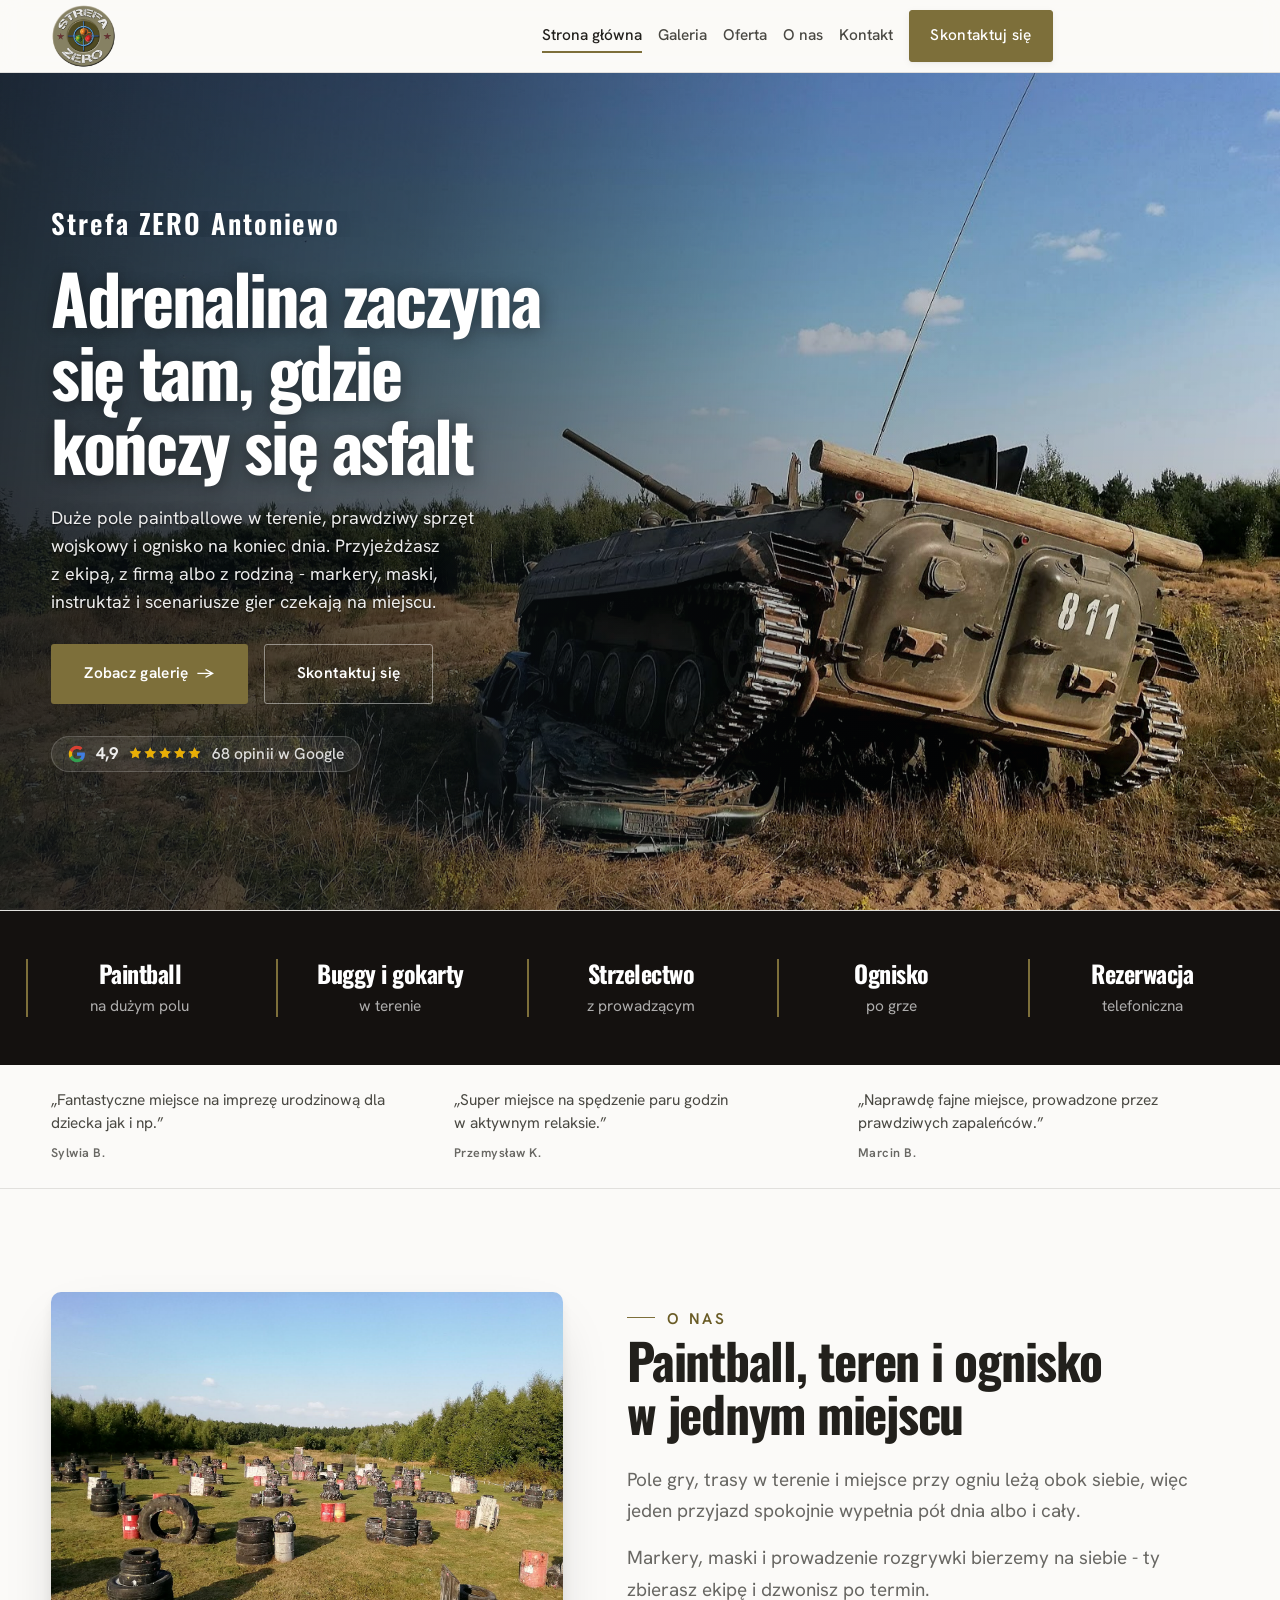
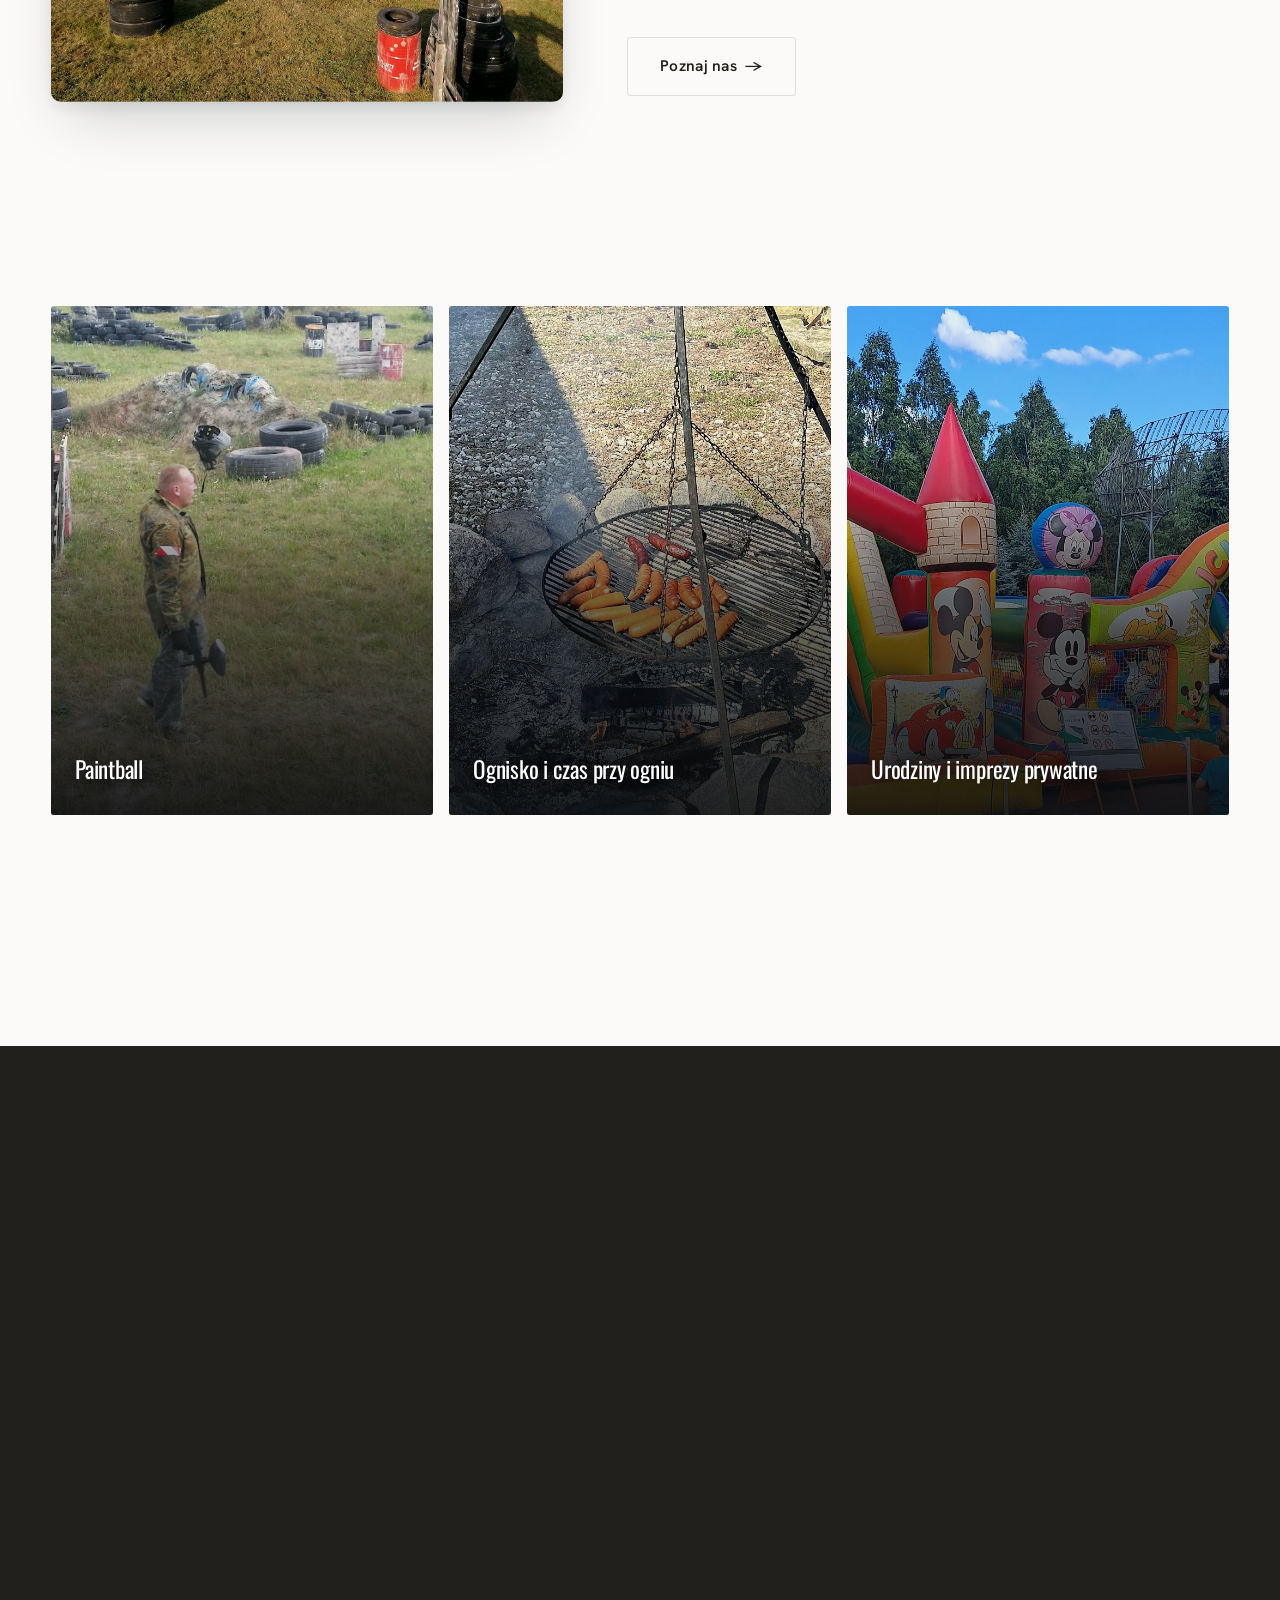
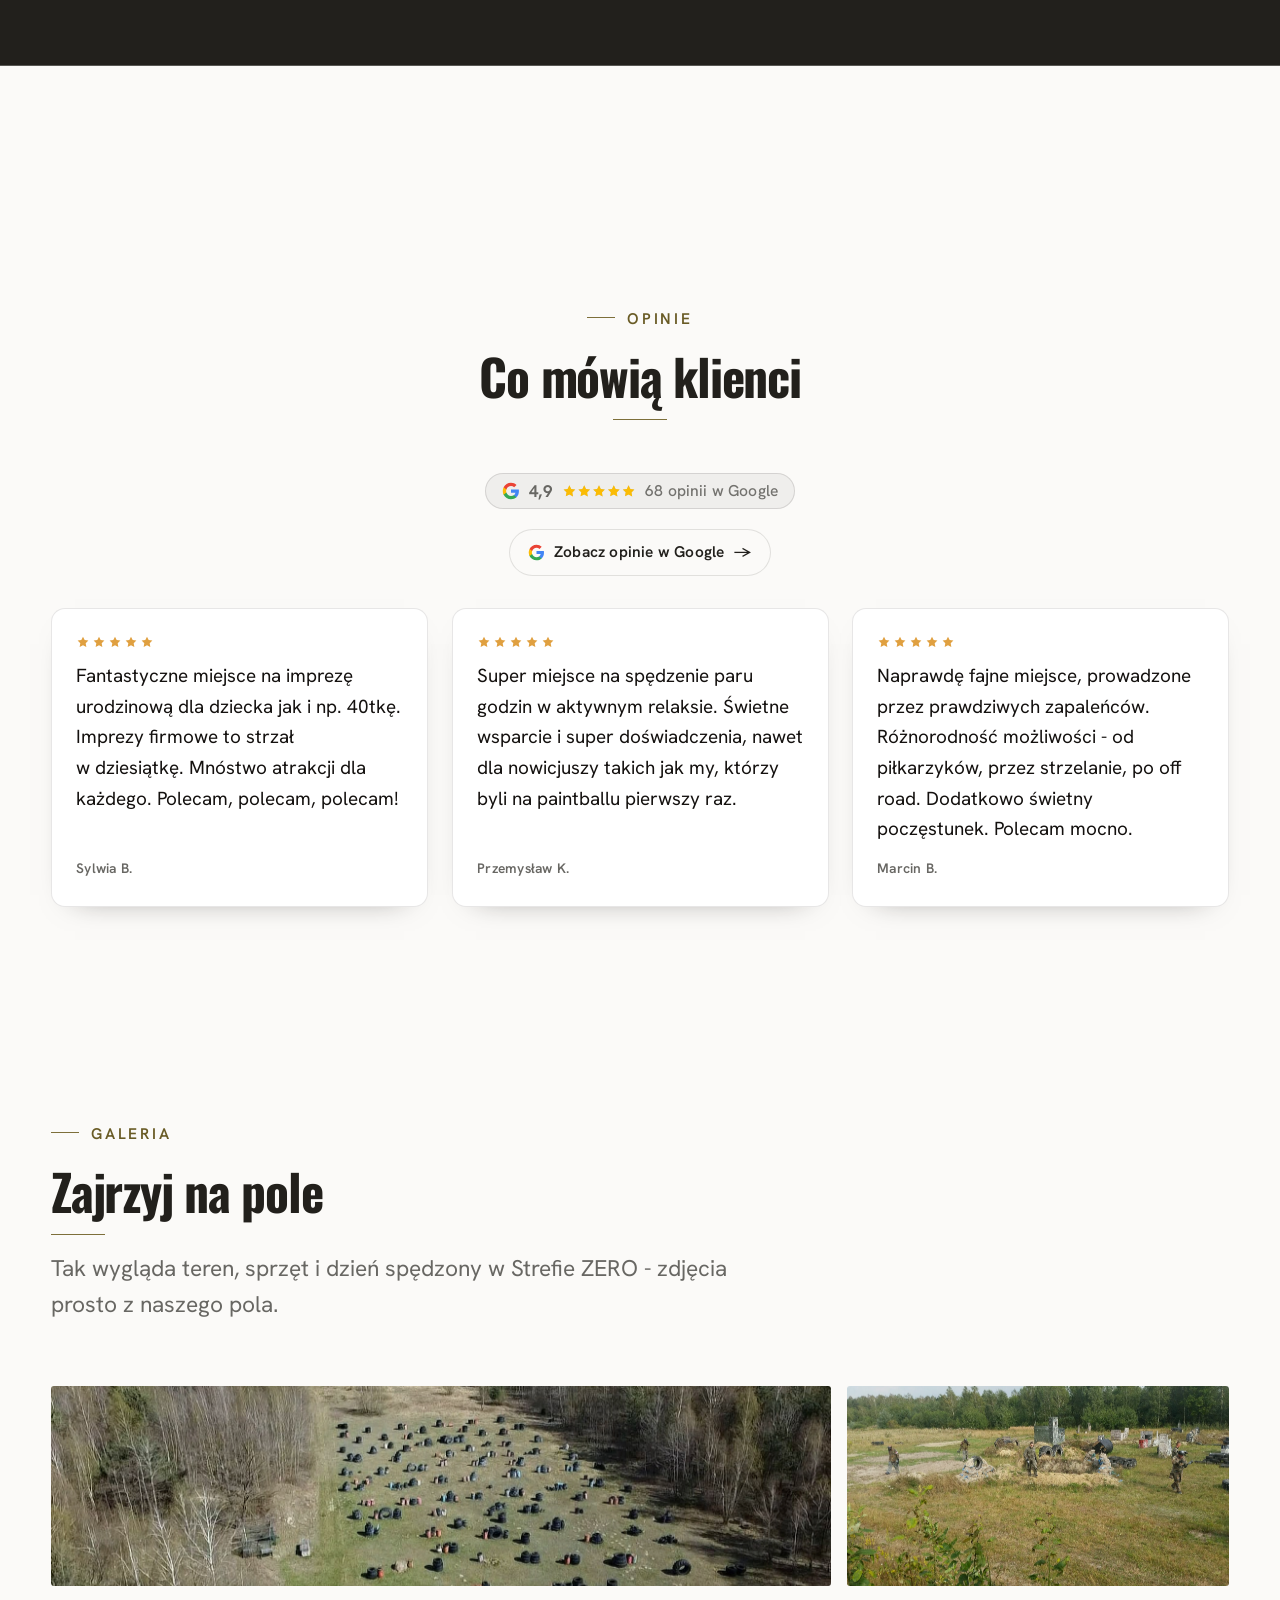
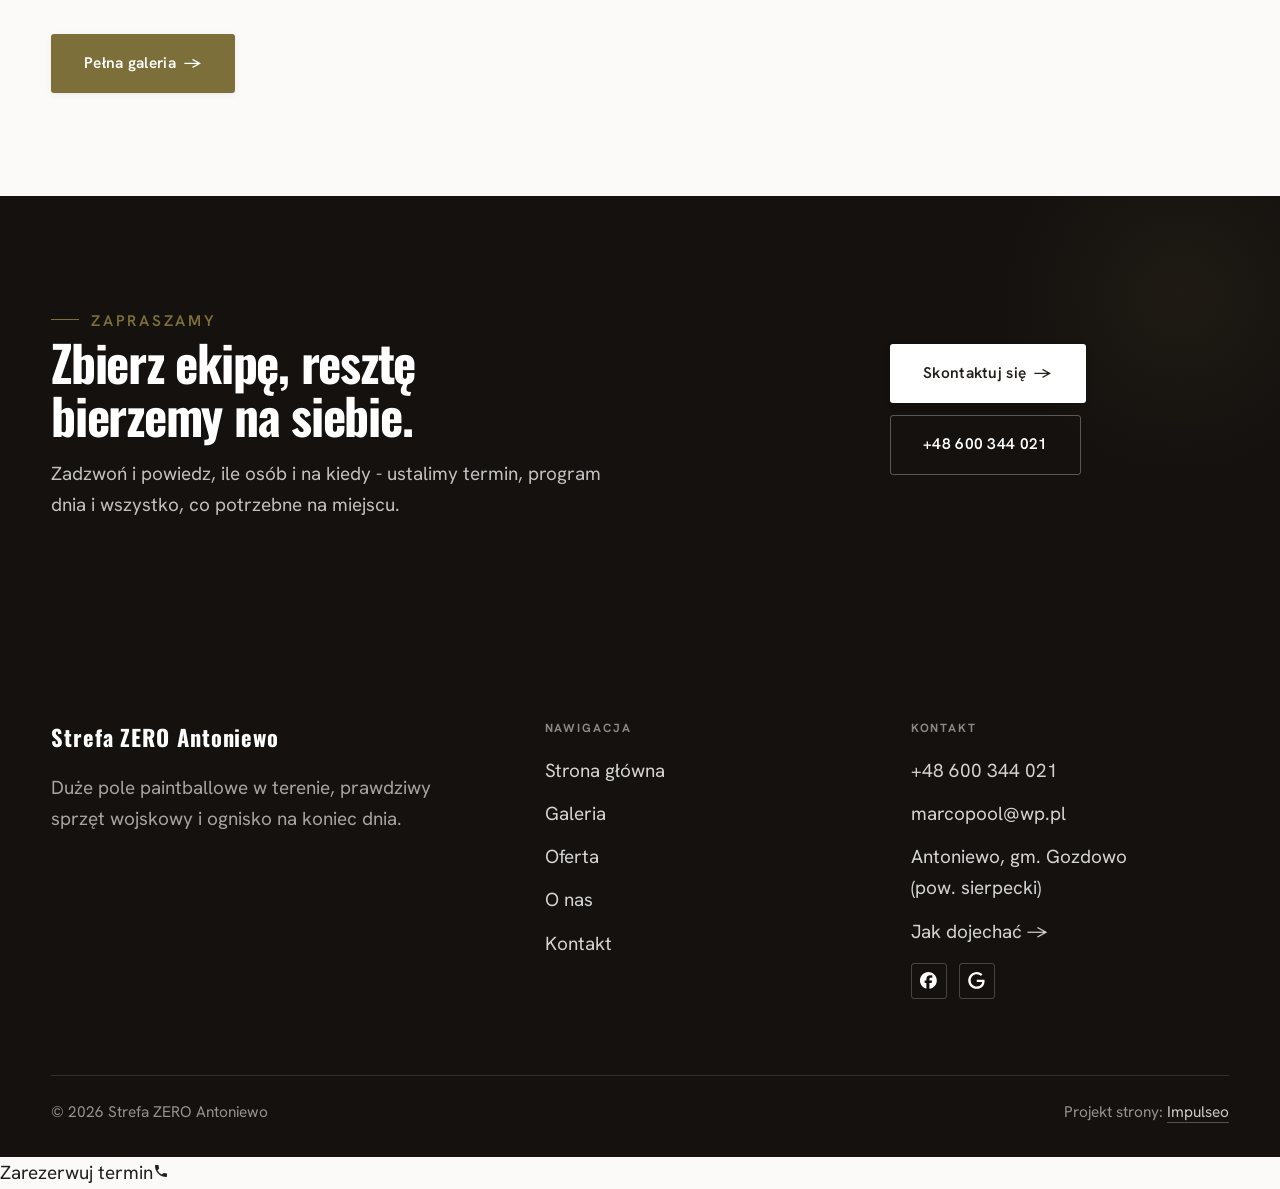
==== index.html @ d5c8b85e "Strona demo: strefa-zero-antoniewo" ====
<!DOCTYPE html>
<html lang="pl">
<head>
<meta charset="UTF-8">
<meta name="viewport" content="width=device-width, initial-scale=1.0">
<title>Strefa ZERO Antoniewo - paintball, off-road i ognisko · Antoniewo</title>
<meta name="description" content="Strefa ZERO Antoniewo - pole paintballowe, jazda w terenie i ognisko w Antoniewie pod Gozdowem. Imprezy firmowe, urodziny, wieczory kawalerskie i wypady ze znajomymi. Zadzwoń i zarezerwuj termin.">
<link rel="canonical" href="https://kris20032.github.io/strefa-zero-antoniewo/">
<meta name="robots" content="noindex, nofollow">
<meta property="og:type" content="website">
<meta property="og:locale" content="pl_PL">
<meta property="og:site_name" content="Strefa ZERO Antoniewo">
<meta property="og:title" content="Strefa ZERO Antoniewo - paintball, off-road i ognisko · Antoniewo">
<meta property="og:description" content="Strefa ZERO Antoniewo - pole paintballowe, jazda w terenie i ognisko w Antoniewie pod Gozdowem. Imprezy firmowe, urodziny, wieczory kawalerskie i wypady ze znajomymi. Zadzwoń i zarezerwuj termin.">
<meta property="og:url" content="https://kris20032.github.io/strefa-zero-antoniewo/">
<meta property="og:image" content="https://kris20032.github.io/strefa-zero-antoniewo/img/og.jpg">
<meta property="og:image:width" content="1200">
<meta property="og:image:height" content="630">
<meta name="twitter:card" content="summary_large_image">
<script type="application/ld+json">{"@context": "https://schema.org", "@type": "LocalBusiness", "name": "Strefa ZERO Antoniewo", "url": "https://kris20032.github.io/strefa-zero-antoniewo/", "telephone": "+48600344021", "image": "https://kris20032.github.io/strefa-zero-antoniewo/img/og.jpg", "address": "Antoniewo, gm. Gozdowo (pow. sierpecki)", "sameAs": ["https://maps.google.com/?cid=16425660126870069847&g_mp=Cidnb29nbGUubWFwcy5wbGFjZXMudjEuUGxhY2VzLlNlYXJjaFRleHQQAhgEIAA", "https://www.facebook.com/strefazeroantoniewo/?locale=pl_PL"]}</script>
<link rel="preconnect" href="https://fonts.googleapis.com">
<link rel="preconnect" href="https://fonts.gstatic.com" crossorigin>
<link href="https://fonts.googleapis.com/css2?family=Oswald:wght@500;600;700&family=Hanken+Grotesk:wght@400;500;600&display=swap" rel="stylesheet">
<link rel="stylesheet" href="assets/styles.css?v=230c31f0">
</head>
<body>

<header class="nav">
  <div class="wrap nav-inner">
    <a class="brand brand-has-logo" href="index.html"><img class="brand-logo" src="img/logo.png" alt="Strefa ZERO Antoniewo" width="690" height="681" decoding="async"></a>
    <nav class="nav-links">
      <a href="index.html" class="active" aria-current="page">Strona główna</a>
      <a href="realizacje.html">Galeria</a>
      <a href="oferta.html">Oferta</a>
      <a href="o-nas.html">O nas</a>
      <a href="kontakt.html">Kontakt</a>
      <a href="kontakt.html" class="btn btn-accent">Skontaktuj się</a>
    </nav>
    <button class="nav-toggle" aria-label="Menu"><span></span><span></span><span></span></button>
  </div>
</header>

<main>
<section class="hero-cine">
  <img src="img/hero.jpg" fetchpriority="high" alt="Strefa ZERO Antoniewo - Adrenalina zaczyna się tam, gdzie kończy się asfalt" width="1600" height="1200">
  <div class="wrap">
    <div class="hero-copy">
      <div class="brandmark bm-s"><span class="bm-line"><span>Strefa ZERO Antoniewo</span></span></div>
      <h1>Adrenalina zaczyna się tam, gdzie kończy się asfalt</h1>
      <p class="lead">Duże pole paintballowe w terenie, prawdziwy sprzęt wojskowy i ognisko na koniec dnia. Przyjeżdżasz z ekipą, z firmą albo z rodziną - markery, maski, instruktaż i scenariusze gier czekają na miejscu.</p>
      <div class="hero-actions">
        <a href="realizacje.html" class="btn btn-accent">Zobacz galerię <span class="arr">→</span></a>
        <a href="kontakt.html" class="btn btn-ghost btn-on-dark">Skontaktuj się</a>
      </div>
      <div style="margin-top:var(--space-6);color:#fff;font-weight:600;letter-spacing:.02em;opacity:.92"><span class="g-badge"><svg class="gb-ico" viewBox="0 0 24 24" width="18" height="18" aria-hidden="true"><path fill="#4285F4" d="M22.56 12.25c0-.78-.07-1.53-.2-2.25H12v4.26h5.92c-.26 1.37-1.04 2.53-2.21 3.31v2.77h3.57c2.08-1.92 3.28-4.74 3.28-8.09z"/><path fill="#34A853" d="M12 23c2.97 0 5.46-.98 7.28-2.66l-3.57-2.77c-.98.66-2.23 1.06-3.71 1.06-2.86 0-5.29-1.93-6.16-4.53H2.18v2.84C3.99 20.53 7.7 23 12 23z"/><path fill="#FBBC05" d="M5.84 14.09c-.22-.66-.35-1.36-.35-2.09s.13-1.43.35-2.09V7.07H2.18C1.43 8.55 1 10.22 1 12s.43 3.45 1.18 4.93l2.85-2.22.81-.62z"/><path fill="#EA4335" d="M12 5.38c1.62 0 3.06.56 4.21 1.64l3.15-3.15C17.45 2.09 14.97 1 12 1 7.7 1 3.99 3.47 2.18 7.07l3.66 2.84c.87-2.6 3.3-4.53 6.16-4.53z"/></svg><b class="gb-ocena">4,9</b><svg class="gb-stars" viewBox="0 0 90 18" width="74" height="14.8" aria-hidden="true"><g fill="currentColor" opacity=".26"><path transform="translate(0,0)" d="M9 1.6l2.2 4.46 4.92.72-3.56 3.47.84 4.9L9 12.74l-4.4 2.31.84-4.9L1.88 6.68l4.92-.72L9 1.6Z"/><path transform="translate(18,0)" d="M9 1.6l2.2 4.46 4.92.72-3.56 3.47.84 4.9L9 12.74l-4.4 2.31.84-4.9L1.88 6.68l4.92-.72L9 1.6Z"/><path transform="translate(36,0)" d="M9 1.6l2.2 4.46 4.92.72-3.56 3.47.84 4.9L9 12.74l-4.4 2.31.84-4.9L1.88 6.68l4.92-.72L9 1.6Z"/><path transform="translate(54,0)" d="M9 1.6l2.2 4.46 4.92.72-3.56 3.47.84 4.9L9 12.74l-4.4 2.31.84-4.9L1.88 6.68l4.92-.72L9 1.6Z"/><path transform="translate(72,0)" d="M9 1.6l2.2 4.46 4.92.72-3.56 3.47.84 4.9L9 12.74l-4.4 2.31.84-4.9L1.88 6.68l4.92-.72L9 1.6Z"/></g><clipPath id="gs980"><rect x="0" y="0" width="88.2" height="18"/></clipPath><g fill="#FBBC04" clip-path="url(#gs980)"><path transform="translate(0,0)" d="M9 1.6l2.2 4.46 4.92.72-3.56 3.47.84 4.9L9 12.74l-4.4 2.31.84-4.9L1.88 6.68l4.92-.72L9 1.6Z"/><path transform="translate(18,0)" d="M9 1.6l2.2 4.46 4.92.72-3.56 3.47.84 4.9L9 12.74l-4.4 2.31.84-4.9L1.88 6.68l4.92-.72L9 1.6Z"/><path transform="translate(36,0)" d="M9 1.6l2.2 4.46 4.92.72-3.56 3.47.84 4.9L9 12.74l-4.4 2.31.84-4.9L1.88 6.68l4.92-.72L9 1.6Z"/><path transform="translate(54,0)" d="M9 1.6l2.2 4.46 4.92.72-3.56 3.47.84 4.9L9 12.74l-4.4 2.31.84-4.9L1.88 6.68l4.92-.72L9 1.6Z"/><path transform="translate(72,0)" d="M9 1.6l2.2 4.46 4.92.72-3.56 3.47.84 4.9L9 12.74l-4.4 2.31.84-4.9L1.88 6.68l4.92-.72L9 1.6Z"/></g></svg><span class="gb-txt">68 opinii w Google</span></span></div>
    </div>
  </div>
</section>
<section class="strip n-5" style="padding-block:0">
  <div class="wrap">
    <div class="item reveal"><div class="k">Paintball</div><div class="v">na dużym polu</div></div>
    <div class="item reveal"><div class="k">Buggy i gokarty</div><div class="v">w terenie</div></div>
    <div class="item reveal"><div class="k">Strzelectwo</div><div class="v">z prowadzącym</div></div>
    <div class="item reveal"><div class="k">Ognisko</div><div class="v">po grze</div></div>
    <div class="item reveal"><div class="k">Rezerwacja</div><div class="v">telefoniczna</div></div>
  </div>
</section>
<section class="opinie-mini" aria-label="Opinie klientów">
  <div class="wrap">
    <div class="om-row">
      <div class="om-item reveal"><blockquote>„Fantastyczne miejsce na imprezę urodzinową dla dziecka jak i np.”</blockquote><span class="om-autor">Sylwia B.</span></div>
      <div class="om-item reveal"><blockquote>„Super miejsce na spędzenie paru godzin w aktywnym relaksie.”</blockquote><span class="om-autor">Przemysław K.</span></div>
      <div class="om-item reveal"><blockquote>„Naprawdę fajne miejsce, prowadzone przez prawdziwych zapaleńców.”</blockquote><span class="om-autor">Marcin B.</span></div>
    </div>
  </div>
</section>
<section>
  <div class="wrap split">
    <div class="split-art reveal"><img src="img/g1.jpg" alt="Strefa ZERO Antoniewo - teren gry" loading="lazy" width="1600" height="1200" decoding="async"></div>
    <div class="split-copy reveal">
      <span class="eyebrow">O nas</span>
      <h2>Paintball, teren i ognisko w jednym miejscu</h2>
      <p class="muted">Pole gry, trasy w terenie i miejsce przy ogniu leżą obok siebie, więc jeden przyjazd spokojnie wypełnia pół dnia albo i cały.</p>
      <p class="muted">Markery, maski i prowadzenie rozgrywki bierzemy na siebie - ty zbierasz ekipę i dzwonisz po termin.</p>
      <a href="o-nas.html" class="btn btn-ghost">Poznaj nas <span class="arr">→</span></a>
    </div>
  </div>
</section>
<section class="gateways-band">
  <div class="wrap">
    <div class="gateways">
      <a href="oferta.html" class="gateway reveal"><img src="img/g2.jpg" alt="Paintball" loading="lazy" width="1564" height="864" decoding="async"><span class="g-ttl">Paintball</span></a>
      <a href="oferta.html" class="gateway reveal"><img src="img/g3.jpg" alt="Ognisko i czas przy ogniu" loading="lazy" width="1600" height="1066" decoding="async"><span class="g-ttl">Ognisko i czas przy ogniu</span></a>
      <a href="oferta.html" class="gateway reveal"><img src="img/g4.jpg" alt="Urodziny i imprezy prywatne" loading="lazy" width="1600" height="1066" decoding="async"><span class="g-ttl">Urodziny i imprezy prywatne</span></a>
    </div>
  </div>
</section>
<section class="stopklatka" aria-hidden="true">
  <div class="stk-bg" style="background-image:url(img/g5.jpg)"></div>
</section>
<section class="opinie">
  <div class="wrap">
    <div class="head center reveal">
      <span class="eyebrow">Opinie</span>
      <h2>Co mówią klienci</h2>
    </div>
    <p class="op-meta reveal"><span class="g-badge"><svg class="gb-ico" viewBox="0 0 24 24" width="18" height="18" aria-hidden="true"><path fill="#4285F4" d="M22.56 12.25c0-.78-.07-1.53-.2-2.25H12v4.26h5.92c-.26 1.37-1.04 2.53-2.21 3.31v2.77h3.57c2.08-1.92 3.28-4.74 3.28-8.09z"/><path fill="#34A853" d="M12 23c2.97 0 5.46-.98 7.28-2.66l-3.57-2.77c-.98.66-2.23 1.06-3.71 1.06-2.86 0-5.29-1.93-6.16-4.53H2.18v2.84C3.99 20.53 7.7 23 12 23z"/><path fill="#FBBC05" d="M5.84 14.09c-.22-.66-.35-1.36-.35-2.09s.13-1.43.35-2.09V7.07H2.18C1.43 8.55 1 10.22 1 12s.43 3.45 1.18 4.93l2.85-2.22.81-.62z"/><path fill="#EA4335" d="M12 5.38c1.62 0 3.06.56 4.21 1.64l3.15-3.15C17.45 2.09 14.97 1 12 1 7.7 1 3.99 3.47 2.18 7.07l3.66 2.84c.87-2.6 3.3-4.53 6.16-4.53z"/></svg><b class="gb-ocena">4,9</b><svg class="gb-stars" viewBox="0 0 90 18" width="74" height="14.8" aria-hidden="true"><g fill="currentColor" opacity=".26"><path transform="translate(0,0)" d="M9 1.6l2.2 4.46 4.92.72-3.56 3.47.84 4.9L9 12.74l-4.4 2.31.84-4.9L1.88 6.68l4.92-.72L9 1.6Z"/><path transform="translate(18,0)" d="M9 1.6l2.2 4.46 4.92.72-3.56 3.47.84 4.9L9 12.74l-4.4 2.31.84-4.9L1.88 6.68l4.92-.72L9 1.6Z"/><path transform="translate(36,0)" d="M9 1.6l2.2 4.46 4.92.72-3.56 3.47.84 4.9L9 12.74l-4.4 2.31.84-4.9L1.88 6.68l4.92-.72L9 1.6Z"/><path transform="translate(54,0)" d="M9 1.6l2.2 4.46 4.92.72-3.56 3.47.84 4.9L9 12.74l-4.4 2.31.84-4.9L1.88 6.68l4.92-.72L9 1.6Z"/><path transform="translate(72,0)" d="M9 1.6l2.2 4.46 4.92.72-3.56 3.47.84 4.9L9 12.74l-4.4 2.31.84-4.9L1.88 6.68l4.92-.72L9 1.6Z"/></g><clipPath id="gs980"><rect x="0" y="0" width="88.2" height="18"/></clipPath><g fill="#FBBC04" clip-path="url(#gs980)"><path transform="translate(0,0)" d="M9 1.6l2.2 4.46 4.92.72-3.56 3.47.84 4.9L9 12.74l-4.4 2.31.84-4.9L1.88 6.68l4.92-.72L9 1.6Z"/><path transform="translate(18,0)" d="M9 1.6l2.2 4.46 4.92.72-3.56 3.47.84 4.9L9 12.74l-4.4 2.31.84-4.9L1.88 6.68l4.92-.72L9 1.6Z"/><path transform="translate(36,0)" d="M9 1.6l2.2 4.46 4.92.72-3.56 3.47.84 4.9L9 12.74l-4.4 2.31.84-4.9L1.88 6.68l4.92-.72L9 1.6Z"/><path transform="translate(54,0)" d="M9 1.6l2.2 4.46 4.92.72-3.56 3.47.84 4.9L9 12.74l-4.4 2.31.84-4.9L1.88 6.68l4.92-.72L9 1.6Z"/><path transform="translate(72,0)" d="M9 1.6l2.2 4.46 4.92.72-3.56 3.47.84 4.9L9 12.74l-4.4 2.31.84-4.9L1.88 6.68l4.92-.72L9 1.6Z"/></g></svg><span class="gb-txt">68 opinii w Google</span></span></p>
    <p class="op-meta reveal"><a class="op-google" href="https://maps.google.com/?cid=16425660126870069847&amp;g_mp=Cidnb29nbGUubWFwcy5wbGFjZXMudjEuUGxhY2VzLlNlYXJjaFRleHQQAhgEIAA" target="_blank" rel="noopener"><svg class="op-g-ico" viewBox="0 0 24 24" width="17" height="17" aria-hidden="true"><path fill="#4285F4" d="M22.56 12.25c0-.78-.07-1.53-.2-2.25H12v4.26h5.92c-.26 1.37-1.04 2.53-2.21 3.31v2.77h3.57c2.08-1.92 3.28-4.74 3.28-8.09z"/><path fill="#34A853" d="M12 23c2.97 0 5.46-.98 7.28-2.66l-3.57-2.77c-.98.66-2.23 1.06-3.71 1.06-2.86 0-5.29-1.93-6.16-4.53H2.18v2.84C3.99 20.53 7.7 23 12 23z"/><path fill="#FBBC05" d="M5.84 14.09c-.22-.66-.35-1.36-.35-2.09s.13-1.43.35-2.09V7.07H2.18C1.43 8.55 1 10.22 1 12s.43 3.45 1.18 4.93l2.85-2.22.81-.62z"/><path fill="#EA4335" d="M12 5.38c1.62 0 3.06.56 4.21 1.64l3.15-3.15C17.45 2.09 14.97 1 12 1 7.7 1 3.99 3.47 2.18 7.07l3.66 2.84c.87-2.6 3.3-4.53 6.16-4.53z"/></svg><span>Zobacz opinie w Google</span><span class="arr">→</span></a></p>
    <div class="opinie-grid">
      <figure class="op-card reveal"><span class="op-star"><svg class="ico-star" width="14" height="14" viewBox="0 0 24 24" style="vertical-align:-2px" aria-hidden="true"><path d="M12 2.8l2.85 5.8 6.4.93-4.63 4.5 1.1 6.37L12 17.4l-5.72 3 1.1-6.37-4.63-4.5 6.4-.93L12 2.8Z" fill="currentColor"/></svg><svg class="ico-star" width="14" height="14" viewBox="0 0 24 24" style="vertical-align:-2px" aria-hidden="true"><path d="M12 2.8l2.85 5.8 6.4.93-4.63 4.5 1.1 6.37L12 17.4l-5.72 3 1.1-6.37-4.63-4.5 6.4-.93L12 2.8Z" fill="currentColor"/></svg><svg class="ico-star" width="14" height="14" viewBox="0 0 24 24" style="vertical-align:-2px" aria-hidden="true"><path d="M12 2.8l2.85 5.8 6.4.93-4.63 4.5 1.1 6.37L12 17.4l-5.72 3 1.1-6.37-4.63-4.5 6.4-.93L12 2.8Z" fill="currentColor"/></svg><svg class="ico-star" width="14" height="14" viewBox="0 0 24 24" style="vertical-align:-2px" aria-hidden="true"><path d="M12 2.8l2.85 5.8 6.4.93-4.63 4.5 1.1 6.37L12 17.4l-5.72 3 1.1-6.37-4.63-4.5 6.4-.93L12 2.8Z" fill="currentColor"/></svg><svg class="ico-star" width="14" height="14" viewBox="0 0 24 24" style="vertical-align:-2px" aria-hidden="true"><path d="M12 2.8l2.85 5.8 6.4.93-4.63 4.5 1.1 6.37L12 17.4l-5.72 3 1.1-6.37-4.63-4.5 6.4-.93L12 2.8Z" fill="currentColor"/></svg></span><blockquote>Fantastyczne miejsce na imprezę urodzinową dla dziecka jak i np. 40tkę. Imprezy firmowe to strzał w dziesiątkę. Mnóstwo atrakcji dla każdego. Polecam, polecam, polecam!</blockquote><span class="op-autor">Sylwia B.</span></figure>
      <figure class="op-card reveal"><span class="op-star"><svg class="ico-star" width="14" height="14" viewBox="0 0 24 24" style="vertical-align:-2px" aria-hidden="true"><path d="M12 2.8l2.85 5.8 6.4.93-4.63 4.5 1.1 6.37L12 17.4l-5.72 3 1.1-6.37-4.63-4.5 6.4-.93L12 2.8Z" fill="currentColor"/></svg><svg class="ico-star" width="14" height="14" viewBox="0 0 24 24" style="vertical-align:-2px" aria-hidden="true"><path d="M12 2.8l2.85 5.8 6.4.93-4.63 4.5 1.1 6.37L12 17.4l-5.72 3 1.1-6.37-4.63-4.5 6.4-.93L12 2.8Z" fill="currentColor"/></svg><svg class="ico-star" width="14" height="14" viewBox="0 0 24 24" style="vertical-align:-2px" aria-hidden="true"><path d="M12 2.8l2.85 5.8 6.4.93-4.63 4.5 1.1 6.37L12 17.4l-5.72 3 1.1-6.37-4.63-4.5 6.4-.93L12 2.8Z" fill="currentColor"/></svg><svg class="ico-star" width="14" height="14" viewBox="0 0 24 24" style="vertical-align:-2px" aria-hidden="true"><path d="M12 2.8l2.85 5.8 6.4.93-4.63 4.5 1.1 6.37L12 17.4l-5.72 3 1.1-6.37-4.63-4.5 6.4-.93L12 2.8Z" fill="currentColor"/></svg><svg class="ico-star" width="14" height="14" viewBox="0 0 24 24" style="vertical-align:-2px" aria-hidden="true"><path d="M12 2.8l2.85 5.8 6.4.93-4.63 4.5 1.1 6.37L12 17.4l-5.72 3 1.1-6.37-4.63-4.5 6.4-.93L12 2.8Z" fill="currentColor"/></svg></span><blockquote>Super miejsce na spędzenie paru godzin w aktywnym relaksie. Świetne wsparcie i super doświadczenia, nawet dla nowicjuszy takich jak my, którzy byli na paintballu pierwszy raz.</blockquote><span class="op-autor">Przemysław K.</span></figure>
      <figure class="op-card reveal"><span class="op-star"><svg class="ico-star" width="14" height="14" viewBox="0 0 24 24" style="vertical-align:-2px" aria-hidden="true"><path d="M12 2.8l2.85 5.8 6.4.93-4.63 4.5 1.1 6.37L12 17.4l-5.72 3 1.1-6.37-4.63-4.5 6.4-.93L12 2.8Z" fill="currentColor"/></svg><svg class="ico-star" width="14" height="14" viewBox="0 0 24 24" style="vertical-align:-2px" aria-hidden="true"><path d="M12 2.8l2.85 5.8 6.4.93-4.63 4.5 1.1 6.37L12 17.4l-5.72 3 1.1-6.37-4.63-4.5 6.4-.93L12 2.8Z" fill="currentColor"/></svg><svg class="ico-star" width="14" height="14" viewBox="0 0 24 24" style="vertical-align:-2px" aria-hidden="true"><path d="M12 2.8l2.85 5.8 6.4.93-4.63 4.5 1.1 6.37L12 17.4l-5.72 3 1.1-6.37-4.63-4.5 6.4-.93L12 2.8Z" fill="currentColor"/></svg><svg class="ico-star" width="14" height="14" viewBox="0 0 24 24" style="vertical-align:-2px" aria-hidden="true"><path d="M12 2.8l2.85 5.8 6.4.93-4.63 4.5 1.1 6.37L12 17.4l-5.72 3 1.1-6.37-4.63-4.5 6.4-.93L12 2.8Z" fill="currentColor"/></svg><svg class="ico-star" width="14" height="14" viewBox="0 0 24 24" style="vertical-align:-2px" aria-hidden="true"><path d="M12 2.8l2.85 5.8 6.4.93-4.63 4.5 1.1 6.37L12 17.4l-5.72 3 1.1-6.37-4.63-4.5 6.4-.93L12 2.8Z" fill="currentColor"/></svg></span><blockquote>Naprawdę fajne miejsce, prowadzone przez prawdziwych zapaleńców. Różnorodność możliwości - od piłkarzyków, przez strzelanie, po off road. Dodatkowo świetny poczęstunek. Polecam mocno.</blockquote><span class="op-autor">Marcin B.</span></figure>
    </div>
  </div>
</section>
<section>
  <div class="wrap">
    <div class="head reveal">
      <span class="eyebrow">Galeria</span>
      <h2>Zajrzyj na pole</h2>
      <p>Tak wygląda teren, sprzęt i dzień spędzony w Strefie ZERO - zdjęcia prosto z naszego pola.</p>
    </div>
    <div class="gallery">
      <div class="tile t-two3 reveal"><img src="img/g6.jpg" alt="Strefa ZERO Antoniewo" loading="lazy" width="1600" height="900" decoding="async"></div>
      <div class="tile t-third reveal"><img src="img/about.jpg" alt="Strefa ZERO Antoniewo" loading="lazy" width="1600" height="900" decoding="async"></div>
    </div>
    <div style="margin-top:var(--space-7)" class="reveal"><a href="realizacje.html" class="btn btn-accent">Pełna galeria <span class="arr">→</span></a></div>
  </div>
</section>
<section class="cta">
  <div class="wrap">
    <div class="reveal">
      <span class="eyebrow">Zapraszamy</span>
      <h2>Zbierz ekipę, resztę bierzemy na siebie.</h2>
      <p>Zadzwoń i powiedz, ile osób i na kiedy - ustalimy termin, program dnia i wszystko, co potrzebne na miejscu.</p>
    </div>
    <div class="cta-actions reveal">
      <a href="kontakt.html" class="btn btn-light">Skontaktuj się <span class="arr">→</span></a>
      <a href="tel:+48600344021" class="btn btn-ghost btn-ghost-cta">+48 600 344 021</a>
    </div>
  </div>
</section>
</main>

<footer>
  <div class="wrap">
    <div class="foot-grid">
      <div class="foot-brand">
        <div class="name">Strefa ZERO Antoniewo</div>
        <p>Duże pole paintballowe w terenie, prawdziwy sprzęt wojskowy i ognisko na koniec dnia.</p>
      </div>
      <div class="foot-col">
        <h4>Nawigacja</h4>
        <a href="index.html">Strona główna</a>
        <a href="realizacje.html">Galeria</a>
        <a href="oferta.html">Oferta</a>
        <a href="o-nas.html">O nas</a>
        <a href="kontakt.html">Kontakt</a>
      </div>
      <div class="foot-col">
        <h4>Kontakt</h4>
        <a href="tel:+48600344021">+48 600 344 021</a>
        <a href="mailto:marcopool@wp.pl">marcopool@wp.pl</a>
        <p>Antoniewo, gm. Gozdowo (pow. sierpecki)</p>
        <a href="https://maps.google.com/?cid=16425660126870069847&g_mp=Cidnb29nbGUubWFwcy5wbGFjZXMudjEuUGxhY2VzLlNlYXJjaFRleHQQAhgEIAA" target="_blank" rel="noopener">Jak dojechać →</a>
      <div class="foot-soc">
        <a class="soc" href="https://www.facebook.com/strefazeroantoniewo/?locale=pl_PL" target="_blank" rel="noopener" aria-label="Facebook - Strefa ZERO Antoniewo"><svg viewBox="0 0 24 24" aria-hidden="true" focusable="false"><path d="M9.101 23.691v-7.98H6.627v-3.667h2.474v-1.58c0-4.085 1.848-5.978 5.858-5.978.401 0 .955.042 1.468.103a8.68 8.68 0 0 1 1.141.195v3.325a8.623 8.623 0 0 0-.653-.036 26.805 26.805 0 0 0-.733-.009c-.707 0-1.259.096-1.675.309a1.686 1.686 0 0 0-.679.622c-.258.42-.374.995-.374 1.752v1.297h3.919l-.386 2.103-.287 1.564h-3.246v8.245C19.396 23.238 24 18.179 24 12.044c0-6.627-5.373-12-12-12s-12 5.373-12 12c0 5.628 3.874 10.35 9.101 11.647Z" fill="currentColor"/></svg></a>
        <a class="soc" href="https://maps.google.com/?cid=16425660126870069847&g_mp=Cidnb29nbGUubWFwcy5wbGFjZXMudjEuUGxhY2VzLlNlYXJjaFRleHQQAhgEIAA" target="_blank" rel="noopener" aria-label="Google - Strefa ZERO Antoniewo"><svg viewBox="0 0 24 24" aria-hidden="true" focusable="false"><path d="M12.48 10.92v3.28h7.84c-.24 1.84-.853 3.187-1.787 4.133-1.147 1.147-2.933 2.4-6.053 2.4-4.827 0-8.6-3.893-8.6-8.72s3.773-8.72 8.6-8.72c2.6 0 4.507 1.027 5.907 2.347l2.307-2.307C18.747 1.44 16.133 0 12.48 0 5.867 0 .307 5.387.307 12s5.56 12 12.173 12c3.573 0 6.267-1.173 8.373-3.36 2.16-2.16 2.84-5.213 2.84-7.667 0-.76-.053-1.467-.173-2.053H12.48z" fill="currentColor"/></svg></a>
      </div>
      </div>
    </div>
    <div class="foot-bot">
      <span>© 2026 Strefa ZERO Antoniewo</span>
      <span>Projekt strony: <a class="foot-credit" href="https://impulseo.pl" target="_blank" rel="noopener">Impulseo</a></span>
    </div>
  </div>
</footer>
<div class="sticky-reserve"><a class="sr-book" href="kontakt.html">Zarezerwuj termin</a><a class="sr-call" href="tel:+48600344021" aria-label="Zadzwoń"><svg class="ico-tel" width="16" height="16" viewBox="0 0 24 24" fill="none" aria-hidden="true"><path d="M6.6 10.8a15.5 15.5 0 0 0 6.6 6.6l2.2-2.2a1 1 0 0 1 1-.24 11.4 11.4 0 0 0 3.6.58 1 1 0 0 1 1 1V20a1 1 0 0 1-1 1A17 17 0 0 1 3 4a1 1 0 0 1 1-1h3.5a1 1 0 0 1 1 1c0 1.25.2 2.46.58 3.6a1 1 0 0 1-.25 1l-2.23 2.2Z" fill="currentColor"/></svg></a></div>
<div class="demo-wazne" data-do="2026-09-27" data-cykl="3" hidden><svg class="dw-ico" width="13" height="13" viewBox="0 0 24 24" fill="none" aria-hidden="true"><circle cx="12" cy="12" r="8.6" stroke="currentColor" stroke-width="1.8"/><path d="M12 7.2V12l3.3 2" stroke="currentColor" stroke-width="1.8" stroke-linecap="round"/></svg><span class="dw-txt"></span></div>

<script src="assets/main.js"></script>
</body>
</html>
---- assets/styles.css ----
/* ============================================================
   STOLBASZ — premium, architektoniczny B2B fit-out
   Jasna paleta, zero brązu. System wg premium-web-craft.
   Projekt strony: Impulseo (impulseo.pl)
   ============================================================ */

:root{
  /* PALETA — jasna, architektoniczna, chłodna */
  --paper:#F4F1EC;          /* główne tło */
  --paper-2:#E9E4DB;        /* sekcje alternatywne (chłodny jasny szary) */
  --paper-3:#E9E4DB;        /* delikatne wypełnienia */
  --ink:#14110F;            /* tekst główny — chłodny grafit */
  --ink-soft:#26211C;       /* nagłówki drugorzędne */
  --muted:#8A857C;          /* tekst poboczny */
  --line:rgba(20,17,15,.12);/* hairline */
  --accent:#E0A040;         /* stonowany petrol-slate — jedyny akcent */
  --accent-d:#B97E27;
  --accent-soft:rgba(224,160,64,.10);
  --dark:#14110F;           /* sekcje ciemne (stopka/CTA) */

  /* HOVER ZDJĘĆ — JEDEN standard dla całego silnika (decyzja K. 04.08.2026, artefakt z wariantami).
     AKTUALNE (K.+Szymon 09.08.2026, wybór z artefaktu 6 wariantów): zoom 1.05 przy 1.4s -
     przy tak długim czasie mocniejszy kadr NIE skacze, tylko „oddycha". Poprzedni standard
     (1.02 / .55s z 04.08) odbierany jako dynamiczny i szybki.
     Spoczynek lekko przygaszony, ale TYLKO tam, gdzie jest mysz (@media hover:hover) —
     na telefonie zdjęcia zostają w pełnej jasności. */
  --img-zoom:1.05;                   /* K.+Szymon 09.08: wariant F z artefaktu porównawczego */
  --img-rest:brightness(.95) saturate(.99);
  --img-hot:brightness(1.06) saturate(1.05);
  --img-dur:1.4s;                    /* K.+Szymon 09.08 (wariant F): powoli = elegancko */
  --img-ease:cubic-bezier(.16,.84,.44,1);  /* miękki ogon, efekt „oddychania" */

  /* ODSTĘPY — skala 4/8 */
  --space-1:4px; --space-2:8px; --space-3:12px; --space-4:16px; --space-5:24px;
  --space-6:32px; --space-7:48px; --space-8:64px; --space-9:96px; --space-10:128px;

  /* TYPOGRAFIA — fluid clamp() (skala podbita 16.07.2026: większe, czytelniejsze litery — uwaga Adama) */
  --text-sm:clamp(.9rem,.87rem + .12vw,1rem);
  --text-base:clamp(1.08rem,1.04rem + .18vw,1.2rem);
  --text-lg:clamp(1.24rem,1.15rem + .34vw,1.44rem);
  --text-h3:clamp(1.34rem,1.22rem + .55vw,1.66rem);
  --text-h2:clamp(2.1rem,1.66rem + 2.1vw,3.1rem);
  --text-h1:clamp(2.9rem,2.1rem + 4vw,5.1rem);

  /* PROMIENIE — architektoniczne, raczej ostre */
  --r-sm:3px; --r-md:6px; --r-lg:10px;

  /* RUCH */
  --ease:cubic-bezier(.25,.46,.45,.94); --dur:.24s;

  /* CIENIE — miękkie, warstwowe */
  --sh-sm:0 1px 2px rgba(16,24,32,.04), 0 2px 8px rgba(16,24,32,.05);
  --sh-md:0 2px 6px rgba(16,24,32,.05), 0 12px 28px -8px rgba(16,24,32,.12);
  --sh-lg:0 6px 14px rgba(16,24,32,.07), 0 26px 56px -18px rgba(16,24,32,.22);

  --hairline:1px solid var(--line);

  --font-display:'Oswald','Hanken Grotesk',sans-serif;
  --font-body:'Hanken Grotesk',sans-serif;
}

*{box-sizing:border-box;margin:0;padding:0}
html{scroll-behavior:smooth}
body{
  font-family:var(--font-body);
  font-size:var(--text-base);
  line-height:1.65;
  color:var(--ink);
  background:var(--paper);
  -webkit-font-smoothing:antialiased;
  text-rendering:optimizeLegibility;
}
img{max-width:100%;height:auto;display:block}  /* height:auto = width/height z atrybutów trzyma proporcje (TOP#12) */
a{color:inherit;text-decoration:none}

.wrap{width:min(92%,1180px);margin-inline:auto}
section{padding-block:clamp(52px,6.5vw,96px)}

h1,h2,h3{font-family:var(--font-display);font-weight:700;line-height:1.08;letter-spacing:-.02em;color:var(--ink)}
h1{font-size:var(--text-h1);letter-spacing:-.035em}
h2{font-size:var(--text-h2);letter-spacing:-.025em}
h3{font-size:var(--text-h3)}
/* MIARA — długość wiersza. WCAG 2.2 SC 1.4.8: max 80 znaków; Butterick: 45–90.
   68ch daje realnie 72–78 znaków polskiego tekstu, czyli z zapasem pod granicą.
   Wcześniej limit miał TYLKO <p> — <li>, <blockquote> i <dd> nie miały żadnego,
   i to jedyny powód, dla którego 23 bloki na dwóch oddanych stronach jadą po
   83–106 znaków w wierszu (pomiar 07.08.2026, bramka `miara`).
   ⚠️ Listy i definicje ograniczamy TYLKO bez klasy: `ul`/`ol` z klasą to u nas
   układ (siatki kafli, menu), a nie tekst ciągły — tam miarę wyznacza układ. */
/* 60ch, nie 68ch (K. 10.08): po zmianie fontów na węższe kroje (DM Sans i spółka)
   w 68ch mieściło się ~90 znaków - bramka pikselowa słusznie zgłaszała przekroczenie
   granicy 80. Pomiar na żywej przeglądarce: 60ch = 90 znaków, 53ch = ~78 znaków, czyli normę WCAG 1.4.8. */
:root{ --miara:53ch }
p{max-width:min(100%,var(--miara))}
blockquote,
ul:not([class])>li, ol:not([class])>li,
dl:not([class])>dd{max-width:min(100%,var(--miara))}

/* ⚠️ Świadomie BEZ wyjątku `.tile p,.card p,.svc p{max-width:none}`, choć nasuwa się sam:
   te akapity BYŁY już ograniczone (stare `p{max-width:65ch}`), więc „wyjątek" nie odblokowałby
   niczego nowego — tylko ROZLUŹNIŁ stan sprzed zmiany na wszystkich demach naraz.
   `figcaption` żadna z reguł wyżej nie dotyczy, więc też nie potrzebuje zwolnienia. */

/* ŁAMANIE. `balance` wyrównuje długości wierszy w nagłówku, `pretty` pilnuje ostatniego
   wiersza akapitu, żeby nie został w nim jeden wyraz. Obsługiwane od Chrome 117 /
   Safari 17.5; starsze przeglądarki po prostu ignorują tę własność.
   `text-wrap:pretty` nie występowało dotąd ANI RAZ w silniku ani w repo klientów. */
h1,h2,h3,.lead,.lede{text-wrap:balance}
p,li,blockquote,dd{text-wrap:pretty}

.eyebrow{
  font-family:var(--font-body);
  font-size:var(--text-sm);
  font-weight:600;
  letter-spacing:.18em;
  text-transform:uppercase;
  color:var(--accent);
  display:inline-flex;align-items:center;gap:var(--space-3);
}
/* flex:none + margin-top = kreska trzyma się PIERWSZEJ linii. Wcześniej align-items:center
   centrowało ją względem całego bloku i przy zawinięciu (długi kicker typu
   „…WNĘTRZ · LESZNO · OD 2019") druga linia lądowała z brzydkim wcięciem. */
.eyebrow{align-items:flex-start}
.eyebrow>*,.eyebrow{text-wrap:balance}   /* dlugi kicker lamal sie na sierote typu samo „2019" w drugiej linii */
.eyebrow::before{content:"";width:28px;height:1px;background:var(--accent);display:inline-block;flex:none;margin-top:.62em}

.muted{color:var(--muted)}
.lead{font-size:var(--text-lg);line-height:1.55;color:var(--ink-soft);max-width:50ch}

/* ---------- BUTTONS ---------- */
.btn{
  display:inline-flex;align-items:center;gap:var(--space-2);
  font-weight:600;font-size:var(--text-sm);letter-spacing:.02em;
  padding:var(--space-4) var(--space-6);
  border-radius:var(--r-sm);
  transition:transform var(--dur) var(--ease),box-shadow var(--dur) var(--ease),background var(--dur) var(--ease);
  cursor:pointer;border:1px solid transparent;
}
.btn-accent{background:var(--accent);color:#fff;box-shadow:var(--sh-sm)}
.btn-accent:hover{background:var(--accent-d);transform:translateY(-2px);box-shadow:var(--sh-md)}
.btn-accent:active{transform:translateY(0);box-shadow:var(--sh-sm)}
.btn-ghost{background:transparent;color:var(--ink);border-color:var(--line)}
.btn-ghost:hover{border-color:var(--accent);color:var(--accent);transform:translateY(-2px)}
.btn-light{background:#fff;color:var(--ink);box-shadow:var(--sh-sm)}
.btn-light:hover{transform:translateY(-2px);box-shadow:var(--sh-md)}
.btn .arr{transition:transform var(--dur) var(--ease)}
.btn:hover .arr{transform:translateX(4px)}

/* ---------- NAV ---------- */
.nav{
  position:sticky;top:0;z-index:50;
  background:color-mix(in srgb,var(--paper) 88%,transparent);
  backdrop-filter:saturate(140%) blur(10px);
  border-bottom:var(--hairline);
}
.nav-inner{display:flex;align-items:center;justify-content:space-between;gap:var(--space-5);height:72px}
/* ANTY-NACHODZENIE (K. 05.08.2026): długa nazwa firmy + przycisk z pełnym numerem nie mieściły się w pasku
   i flex ściskał linki PONIŻEJ ich treści - "Kontakt" wchodził na ramkę "Zadzwoń +48 ...". Teraz ustępuje
   nazwa marki (skrót wielokropkiem), a menu i przycisk nigdy się nie kurczą ani nie zachodzą na siebie. */
.brand{display:flex;flex-direction:column;line-height:1;min-width:0;flex:0 1 auto}
.brand .name{font-family:var(--font-display);font-weight:800;font-size:1.35rem;letter-spacing:.04em;white-space:nowrap;overflow:hidden;text-overflow:ellipsis}
.brand .sub{font-size:.62rem;letter-spacing:.34em;text-transform:uppercase;color:var(--muted);margin-top:5px;white-space:nowrap;overflow:hidden;text-overflow:ellipsis}
.nav-links{display:flex;align-items:center;gap:var(--space-6);flex:0 0 auto}
.nav-links a{font-size:var(--text-sm);font-weight:500;color:var(--ink-soft);position:relative;padding-block:4px;white-space:nowrap;transition:color var(--dur) var(--ease)}
.nav-links a::after{content:"";position:absolute;left:0;bottom:0;width:0;height:1.5px;background:var(--accent);transition:width var(--dur) var(--ease)}
.nav-links a:hover,.nav-links a.active{color:var(--ink)}
.nav-links a:hover::after,.nav-links a.active::after{width:100%}
.nav-links .btn{padding:var(--space-2) var(--space-5)}
/* przyciski w nav: właściwy kolor (przebij .nav-links a) + bez podkreślenia */
.nav-links a.btn-accent{color:#fff}
.nav-links a.btn-ghost,.nav-links a.btn-light{color:var(--ink)}
/* CTA w pasku: NIE podkreślenie spod linków menu, ale ten sam przelatujący błysk,
   co na wszystkich innych przyciskach (zgłoszenie K. 13.08.2026 - „na hero jest efekt
   światła przechodzącego przez przycisk, na navbarze go nie ma, a mają być identyczne").
   Reguła `.nav-links a::after` jest silniejsza od `.btn::after`, więc trzeba jej
   geometrię wyzerować i wpisać połysk z nazwy - samo `display:none` gasiło efekt. */
.nav-links a.btn::after{
  display:block;content:"";position:absolute;inset:0;z-index:-1;pointer-events:none;
  width:auto;height:auto;border-radius:inherit;   /* kasuje geometrię podkreślenia (width:0;height:1.5px) */
  background:linear-gradient(100deg,transparent 32%,rgba(255,255,255,.20) 50%,transparent 68%);
  translate:-120% 0}
@media (prefers-reduced-motion:no-preference){
  .nav-links a.btn:hover::after{translate:120% 0;transition:translate .75s var(--mt-ease,cubic-bezier(.16,.84,.44,1))}
}
.nav-toggle{display:none;background:none;border:none;cursor:pointer;flex-direction:column;gap:5px;padding:8px}
.nav-toggle span{width:24px;height:2px;background:var(--ink);transition:var(--dur)}
/* Ciasny zakres MIĘDZY menu mobilnym a pełnym pulpitem: zbijamy odstępy i nazwę marki,
   żeby wszystko zmieściło się naturalnie, zanim w ogóle dojdzie do skracania wielokropkiem. */
@media(max-width:1280px) and (min-width:921px){
  .nav-links{gap:var(--space-4)}
  .nav-links .btn{padding:var(--space-2) var(--space-4)}
  .brand .name{font-size:1.15rem}
}

/* ---------- HERO (split) ---------- */
.hero{position:relative;overflow:hidden;border-bottom:var(--hairline)}
.hero-grid{display:grid;grid-template-columns:1.05fr .95fr;gap:clamp(24px,4vw,60px);align-items:center;
  padding-block:clamp(36px,4.5vw,64px)}
.hero-copy .eyebrow{margin-bottom:var(--space-5)}
.hero-copy h1{margin-bottom:var(--space-5)}
.hero-copy .lead{margin-bottom:var(--space-7)}
.hero-actions{display:flex;flex-wrap:wrap;gap:var(--space-4)}
.hero-art{position:relative;aspect-ratio:4/3;border-radius:var(--r-lg);overflow:hidden;box-shadow:var(--sh-lg)}
.hero-art img{width:100%;height:100%;object-fit:cover}
.hero-art::after{content:"";position:absolute;inset:0;background:linear-gradient(180deg,transparent 55%,rgba(18,24,28,.28))}
.hero-badge{position:absolute;left:var(--space-5);bottom:var(--space-5);z-index:2;
  background:rgba(252,252,251,.94);backdrop-filter:blur(4px);
  border-radius:var(--r-md);padding:var(--space-4) var(--space-5);box-shadow:var(--sh-md);max-width:78%}
.hero-badge strong{display:block;font-family:var(--font-display);font-size:1rem;letter-spacing:-.01em}
.hero-badge span{font-size:var(--text-sm);color:var(--muted)}

/* ---------- HERO duży / kinowy (strona główna) ---------- */
.hero-cine{position:relative;min-height:clamp(560px,82vh,840px);min-height:clamp(560px,82svh,840px);display:flex;align-items:center;overflow:hidden;border-bottom:var(--hairline)}
.hero-cine>img{position:absolute;inset:0;width:100%;height:100%;object-fit:cover;z-index:0}
.hero-cine::after{content:"";position:absolute;inset:0;z-index:1;
  background:linear-gradient(95deg,rgba(13,18,23,.86) 0%,rgba(13,18,23,.64) 32%,rgba(13,18,23,.24) 62%,rgba(13,18,23,.04) 100%)}
.hero-cine .wrap{position:relative;z-index:2;padding-block:var(--space-8)}
.hero-cine .hero-copy{max-width:660px}
.hero-cine .eyebrow{color:#fff;margin-bottom:var(--space-5)}
.hero-cine .eyebrow::before{background:#fff}
.hero-cine h1{color:#fff;margin-bottom:var(--space-5);font-size:clamp(2.9rem,2rem + 4.4vw,5.2rem);text-wrap:balance}
.hero-cine .lead{color:rgba(255,255,255,.92);max-width:48ch;margin-bottom:var(--space-7)}
.hero-cine .hero-actions{display:flex;flex-wrap:wrap;gap:var(--space-4)}
/* NISKIE OKNO (laptop z dokiem i paskami przeglądarki ma ~700-780 px wysokości widoku):
   H1 do 5.2rem + długi lead nie mieściły się i przyciski wypadały POD krawędź ekranu -
   klient widział stronę bez ani jednego CTA. Skalujemy w dół, zamiast przycinać treść. */
@media(min-width:821px) and (max-height:820px){
  .hero-cine{min-height:clamp(520px,94svh,780px)}
  .hero-cine .wrap{padding-block:var(--space-6)}
  .hero-cine h1{font-size:clamp(2.2rem,1.5rem + 2.6vw,3.6rem);margin-bottom:var(--space-4)}
  .hero-cine .eyebrow{margin-bottom:var(--space-4)}
  .hero-cine .lead{margin-bottom:var(--space-5);max-width:44ch}
}
@media(max-width:680px){
  .hero-cine{min-height:clamp(520px,76vh,640px);min-height:clamp(520px,76svh,640px);align-items:flex-end}
  .hero-cine::after{background:linear-gradient(0deg,rgba(13,18,23,.9) 6%,rgba(13,18,23,.45) 55%,rgba(13,18,23,.25) 100%)}
  .hero-cine .wrap{padding-bottom:var(--space-9)}
  /* TELEFON (~90% oglądających): lead potrafił zająć 8 linii i zepchnąć CTA poza pierwszy ekran.
     Zwężamy interlinię i skalę - treści nie ucinamy, bo to ona sprzedaje. */
  .hero-cine .lead{font-size:.98rem;line-height:1.5;margin-bottom:var(--space-5)}
  .hero-cine .eyebrow{font-size:.72rem;letter-spacing:.13em;margin-bottom:var(--space-4)}
  .hero-cine .eyebrow::before{width:20px}
  .hero-cine h1{margin-bottom:var(--space-4)}
}

/* full-bleed hero variant (podstrony) */
.pagehead{position:relative;min-height:46vh;min-height:46svh;display:flex;align-items:flex-end;overflow:hidden;border-bottom:var(--hairline)}
.pagehead img{position:absolute;inset:0;width:100%;height:100%;object-fit:cover}
/* 10.08.2026 (decyzja K.): mocniejsze przyciemnienie + cień pod tekstem. Bramka mierzyła na
   nagłówkach podstron 3,38-3,43:1 przy wymaganych 4,5 — jasne zdjęcie (hala, śnieg, niebo)
   podchodziło pod biały tekst. Zdjęcia klientów są różne, więc kontrast musi dawać WARSTWA,
   a nie szczęśliwy dobór kadru. */
.pagehead::after{content:"";position:absolute;inset:0;background:linear-gradient(180deg,rgba(18,24,28,.40),rgba(18,24,28,.76))}
.pagehead .wrap{position:relative;z-index:2;padding-block:var(--space-9);color:#fff}
.pagehead h1{color:#fff;max-width:18ch;text-shadow:0 2px 16px rgba(0,0,0,.55)}
.pagehead .eyebrow{color:#fff}
.pagehead .eyebrow::before{background:#fff}
.pagehead p{color:rgba(255,255,255,.92);margin-top:var(--space-4);max-width:54ch;text-shadow:0 1px 12px rgba(0,0,0,.5)}

/* ---------- STRIP (pasek skrótów / liczby) ---------- */
.strip{background:var(--dark);color:#fff}
/* PASEK HASEŁ — standard 04.08.2026 (decyzja K.): 5 haseł w JEDNYM rzędzie, tekst WYŚRODKOWANY,
   węższe marginesy boczne niż reszta strony (pasek ma iść szerzej), równe wysokości kolumn. */
.strip .wrap{width:min(96%,1440px);display:grid;grid-template-columns:repeat(5,1fr);
  gap:var(--space-5);padding-block:var(--space-7);align-items:stretch}
.strip .item .k{font-family:var(--font-display);font-size:clamp(1.05rem,.82rem + .85vw,1.55rem);
  font-weight:800;letter-spacing:-.02em;color:#fff;line-height:1.18;text-wrap:balance}
.strip .item .v{font-size:var(--text-sm);color:rgba(255,255,255,.66);margin-top:var(--space-2);line-height:1.4}
.strip .item{border-left:2px solid var(--accent);padding-inline:var(--space-4);
  text-align:center;display:flex;flex-direction:column;justify-content:center}
/* liczba kolumn = liczba haseł, żeby ostatnie nie zostawało samo w drugim rzędzie.
   Klasę n-N nadaje multipage.py; domyślnie (bez klasy) pasek jest 5-kolumnowy. */
.strip.n-2 .wrap{grid-template-columns:repeat(2,1fr)}
.strip.n-3 .wrap{grid-template-columns:repeat(3,1fr)}
.strip.n-4 .wrap{grid-template-columns:repeat(4,1fr);gap:var(--space-6)}
.strip.n-4 .item .k{font-size:clamp(1.3rem,1rem + 1.1vw,2rem)}
.strip.n-6 .wrap{grid-template-columns:repeat(6,1fr);gap:var(--space-4)}
.strip.n-6 .item .k{font-size:clamp(.98rem,.8rem + .7vw,1.35rem)}
/* równe łamanie: zamiast "długa linia + jedno słowo" obie linie zbliżonej długości */
.strip .item .k{text-wrap:balance}

/* ---------- SECTION HEAD ---------- */
.head{max-width:48rem;margin-bottom:var(--space-8)}
.head.center{margin-inline:auto;text-align:center}
.head .eyebrow{margin-bottom:var(--space-4)}
.head h2{margin-bottom:var(--space-4)}
.head p{color:var(--muted);font-size:var(--text-lg);line-height:1.55}
.head.center p{margin-inline:auto}

/* ---------- INTRO SPLIT ---------- */
.split{display:grid;grid-template-columns:.92fr 1.08fr;gap:clamp(28px,5vw,80px);align-items:center}
.split.rev{grid-template-columns:1.08fr .92fr}
.split.rev .split-art{order:-1}
.split-art{position:relative;aspect-ratio:5/4;border-radius:var(--r-lg);overflow:hidden;box-shadow:var(--sh-lg)}
.split-art img{width:100%;height:100%;object-fit:cover}
.split-copy h2{margin-bottom:var(--space-5)}
.split-copy p+p{margin-top:var(--space-4)}
.split-copy .btn{margin-top:var(--space-6)}

/* ---------- SERVICES (zakres) ---------- */
.svc-grid{display:grid;grid-template-columns:repeat(auto-fit,minmax(280px,1fr));gap:var(--space-5)}
.svc{background:#fff;border:var(--hairline);border-radius:var(--r-md);padding:var(--space-7) var(--space-6);
  transition:transform var(--dur) var(--ease),box-shadow var(--dur) var(--ease),border-color var(--dur) var(--ease);
  position:relative;overflow:hidden}
.svc::before{content:"";position:absolute;left:0;top:0;width:3px;height:0;background:var(--accent);transition:height var(--dur) var(--ease)}
.svc:hover{transform:translateY(-4px);box-shadow:var(--sh-md);border-color:transparent}
.svc:hover::before{height:100%}
.svc .ic{font-family:var(--font-display);font-size:.8rem;font-weight:700;letter-spacing:.12em;color:var(--accent);margin-bottom:var(--space-4)}
.svc h3{margin-bottom:var(--space-3);font-size:1.22rem}
.svc p{color:var(--muted);font-size:var(--text-base);line-height:1.6}

/* big detailed service rows */
.svc-row{display:grid;grid-template-columns:.8fr 1.2fr;gap:clamp(20px,4vw,60px);align-items:center;padding-block:var(--space-8)}
.svc-row+.svc-row{border-top:var(--hairline)}
.svc-row.rev{grid-template-columns:1.2fr .8fr}
/* Naprzemienny układ wierszy oferty: co drugi wiersz ma zdjęcie po PRAWEJ.
   Było `order:-1` — martwy kod, bo zdjęcie i tak jest pierwszym dzieckiem w HTML,
   więc wszystkie wiersze wyglądały identycznie (zdjęcie zawsze z lewej), a `rev`
   zmieniało tylko szerokość kolumn. Znalezione 29.07.2026 przy różnicowaniu kierunków
   animacji (pomiar pozycji: art.mid 390/502 przy row.mid 756 — zawsze lewa strona). */
.svc-row.rev .svc-row-art{order:2}
.svc-row-art{aspect-ratio:4/3;border-radius:var(--r-md);overflow:hidden;box-shadow:var(--sh-md)}
.svc-row-art img{width:100%;height:100%;object-fit:cover}
.svc-row h3{font-size:1.5rem;margin-bottom:var(--space-4)}
.svc-row .num{font-family:var(--font-display);font-size:.85rem;font-weight:700;letter-spacing:.14em;color:var(--accent);display:block;margin-bottom:var(--space-3)}
.svc-row ul{list-style:none;margin-top:var(--space-4);display:flex;flex-direction:column;gap:var(--space-2)}
.svc-row li{position:relative;padding-left:var(--space-5);color:var(--muted);font-size:var(--text-base)}
.svc-row li::before{content:"";position:absolute;left:0;top:.62em;width:8px;height:1px;background:var(--accent)}

/* ---------- GALLERY (realizacje) ---------- */
.gallery{display:grid;grid-template-columns:repeat(12,1fr);gap:var(--space-4);grid-auto-rows:200px}
/* GALERIA MASONRY — pionowe zdjęcia (portrety beauty/wellness) bez przycinania: kolumny, height auto */
.gallery-masonry{column-count:3;column-gap:var(--space-4)}
@media(max-width:900px){.gallery-masonry{column-count:2}}
@media(max-width:560px){.gallery-masonry{column-count:1}}
.gallery-masonry .m-tile{break-inside:avoid;margin:0 0 var(--space-4);padding:0;position:relative;overflow:hidden;border-radius:var(--r-md);border:1px solid var(--line)}
.gallery-masonry .m-tile img{width:100%;height:auto;display:block}
.gallery-masonry .m-tile .cap{position:absolute;left:0;right:0;bottom:0;padding:var(--space-4);color:#fff;background:linear-gradient(0deg,rgba(0,0,0,.55),transparent);font-size:var(--text-sm)}
.gallery-masonry .m-tile .cap small{display:block;font-weight:400;opacity:.78;letter-spacing:.04em;text-transform:uppercase;font-size:.66rem;margin-top:3px}
.tile{position:relative;overflow:hidden;border-radius:var(--r-md);box-shadow:var(--sh-sm);
  transition:transform var(--dur) var(--ease),box-shadow var(--dur) var(--ease)}
.tile img{width:100%;height:100%;object-fit:cover;
  transition:transform var(--img-dur) var(--img-ease),filter var(--img-dur) var(--img-ease)}
.tile:hover{box-shadow:var(--sh-md)}
.tile .cap{position:absolute;left:0;right:0;bottom:0;padding:var(--space-5) var(--space-4) var(--space-4);
  /* mocniejszy spad + cien pod tekstem: na JASNYCH zdjeciach klienta (biale fronty, sciany)
     slaby gradient dawal kontrast ~1.5:1 zamiast wymaganych 3.6:1 (bramka wygladu, 10.08.2026) */
  background:linear-gradient(transparent 10%,rgba(18,24,28,.55) 40%,rgba(18,24,28,.88) 68%,rgba(18,24,28,.99));color:#fff;
  text-shadow:0 1px 2px rgba(0,0,0,.85),0 2px 10px rgba(0,0,0,.55);
  font-size:var(--text-sm);font-weight:600;letter-spacing:.01em;
  opacity:0;transform:translateY(8px);transition:var(--dur) var(--ease)}
.tile:hover .cap{opacity:1;transform:translateY(0)}
.tile .cap small{display:block;font-weight:400;opacity:.78;letter-spacing:.04em;text-transform:uppercase;font-size:.66rem;margin-top:3px}
/* bento spans */
.t-wide{grid-column:span 6}
.t-tall{grid-column:span 6;grid-row:span 2}
.t-std{grid-column:span 6}
.t-third{grid-column:span 4}
.t-two3{grid-column:span 8}

/* ---------- TRUST / WIARYGODNOŚĆ ---------- */
.trust{background:var(--paper-2)}
.trust-grid{display:grid;grid-template-columns:repeat(auto-fit,minmax(240px,1fr));gap:var(--space-5);margin-top:var(--space-7)}
.trust-card{background:#fff;border-radius:var(--r-md);padding:var(--space-7) var(--space-6);box-shadow:var(--sh-sm);border-top:3px solid var(--accent)}
.trust-card .big{font-family:var(--font-display);font-size:clamp(1.8rem,1.3rem + 1.6vw,2.6rem);font-weight:800;letter-spacing:-.02em;color:var(--ink);line-height:1}
.trust-card h3{font-size:1.12rem;margin:var(--space-3) 0 var(--space-2)}
.trust-card p{color:var(--muted);font-size:var(--text-base);line-height:1.55}

/* ---------- CTA band ---------- */
.cta{background:var(--dark);color:#fff;position:relative;overflow:hidden}
/* telefon w CTA: na ciemnym tle biały (domyślnie), rodziny z JASNYM tłem CTA
   nadpisują to u siebie - wcześniej kolor siedział w stylu inline i wygrywał z rodziną. */
.cta .btn-ghost-cta{color:#fff;border-color:rgba(255,255,255,.3)}
.cta .wrap{display:grid;grid-template-columns:1.4fr .6fr;gap:var(--space-7);align-items:center;position:relative;z-index:2}
.cta h2{color:#fff;max-width:20ch}
.cta p{color:rgba(255,255,255,.74);margin-top:var(--space-4)}
.cta-actions{display:flex;flex-direction:column;gap:var(--space-3);align-items:flex-start}
.cta::before{content:"";position:absolute;right:-80px;top:-80px;width:360px;height:360px;border-radius:50%;
  background:radial-gradient(circle,var(--accent-soft),transparent 70%)}

/* ---------- CONTACT ---------- */
.contact-grid{display:grid;grid-template-columns:.85fr 1.15fr;gap:clamp(28px,4vw,56px);align-items:start}
.info-list{display:flex;flex-direction:column;gap:var(--space-2)}
.info-row{display:flex;gap:var(--space-4);align-items:flex-start;padding-block:var(--space-4);border-bottom:var(--hairline)}
.info-row .ic{flex:none;width:42px;height:42px;display:grid;place-items:center;border-radius:50%;
  background:var(--accent-soft);color:var(--accent);font-size:1.05rem}
.info-row .lbl{font-size:.72rem;letter-spacing:.14em;text-transform:uppercase;color:var(--muted)}
.info-row .val{font-weight:600;font-size:var(--text-base);margin-top:2px}
.info-row a.val:hover{color:var(--accent)}
.map{border:none;border-radius:var(--r-lg);box-shadow:var(--sh-md);width:100%;height:100%;min-height:380px;filter:grayscale(.2) contrast(1.02)}
.form{background:#fff;border:var(--hairline);border-radius:var(--r-lg);padding:clamp(24px,3vw,40px);box-shadow:var(--sh-sm)}
.form .fld{margin-bottom:var(--space-5)}
.form label{display:block;font-size:var(--text-sm);font-weight:600;margin-bottom:var(--space-2)}
.form input,.form textarea{width:100%;font-family:inherit;font-size:var(--text-base);color:var(--ink);
  padding:var(--space-4);border:var(--hairline);border-radius:var(--r-sm);background:var(--paper);transition:border-color var(--dur)}
.form input:focus,.form textarea:focus{outline:none;border-color:var(--accent);background:#fff}
.form textarea{resize:vertical;min-height:120px}
.form .note{font-size:var(--text-sm);color:var(--muted);margin-top:var(--space-3)}

/* ---------- FOOTER ---------- */
footer{background:var(--dark);color:#fff;padding-block:var(--space-9) var(--space-6)}
.foot-grid{display:grid;grid-template-columns:1.4fr 1fr 1fr;gap:var(--space-7);margin-bottom:var(--space-8)}
.foot-brand .name{font-family:var(--font-display);font-weight:800;font-size:1.4rem;letter-spacing:.04em}
.foot-brand p{color:rgba(255,255,255,.62);margin-top:var(--space-4);font-size:var(--text-base);max-width:38ch}
.foot-col h4{font-size:.74rem;letter-spacing:.16em;text-transform:uppercase;color:rgba(255,255,255,.5);margin-bottom:var(--space-4)}
.foot-col a,.foot-col p{display:block;color:rgba(255,255,255,.82);font-size:var(--text-base);margin-bottom:var(--space-3)}
.foot-col a:hover{color:#fff}
.foot-bot{border-top:1px solid rgba(255,255,255,.12);padding-top:var(--space-5);display:flex;justify-content:space-between;flex-wrap:wrap;gap:var(--space-3);
  font-size:var(--text-sm);color:rgba(255,255,255,.55)}
.foot-bot a:hover{color:#fff}
/* Podpis w stopce = klikalny link do impulseo.pl (31.07.2026). Ma być WIDOCZNIE klikalny,
   ale nie krzyczeć - stąd sam kolor jaśniejszy + delikatne podkreślenie na najeździe. */
.foot-bot a.foot-credit{color:rgba(255,255,255,.78);text-decoration:none;border-bottom:1px solid rgba(255,255,255,.28)}
.foot-bot a.foot-credit:hover{color:#fff;border-bottom-color:#fff}

/* ---------- REVEAL ---------- */
.reveal{opacity:0;transform:translateY(22px);transition:opacity .6s var(--ease),transform .6s var(--ease)}
.reveal.in{opacity:1;transform:none}

/* ---------- RESPONSIVE ---------- */
@media(max-width:920px){
  .hero-grid,.split,.split.rev,.svc-row,.svc-row.rev,.cta .wrap,.contact-grid,.foot-grid{grid-template-columns:1fr}
  .split.rev .split-art,.svc-row.rev .svc-row-art{order:0}
  .hero-art{aspect-ratio:16/10;max-height:420px}
  .strip .wrap,.strip.n-2 .wrap,.strip.n-3 .wrap,.strip.n-4 .wrap,.strip.n-6 .wrap{grid-template-columns:repeat(2,1fr);gap:var(--space-6)}
  .strip .item .k,.strip.n-6 .item .k{font-size:clamp(1.3rem,1.1rem + 1vw,2rem)}
  .gallery{grid-auto-rows:180px}
  .t-wide,.t-tall,.t-std,.t-third,.t-two3{grid-column:span 6}
  .t-tall{grid-row:span 1}
  .cta-actions{flex-direction:row;flex-wrap:wrap}
  .foot-grid{gap:var(--space-6)}
}
@media(max-width:680px){
  .nav-links{position:fixed;inset:72px 0 auto 0;background:var(--paper);flex-direction:column;align-items:stretch;
    gap:0;padding:var(--space-4) 6%;border-bottom:var(--hairline);box-shadow:var(--sh-md);
    transform:translateY(-120%);transition:transform var(--dur) var(--ease)}
  .nav-links.open{transform:translateY(0)}
  .nav-links a{padding-block:var(--space-4);border-bottom:var(--hairline)}
  .nav-links .btn{margin-top:var(--space-3);justify-content:center}
  .nav-toggle{display:flex}
  .strip .wrap,.strip.n-2 .wrap,.strip.n-3 .wrap,.strip.n-4 .wrap,.strip.n-6 .wrap{grid-template-columns:1fr}
  .gallery{grid-template-columns:repeat(6,1fr)}
  .foot-grid{grid-template-columns:1fr}
}
@media(prefers-reduced-motion:reduce){
  /* audyt 09.08 TOP#14: samo skrócenie duration przy animacji INFINITE = stroboskop
     (pętla .01ms miga ekranem); iteration-count:1 gasi pętlę naprawdę. Pseudoelementy
     też - tła hero (gastro/studio) animują ::before/img, blanket na * ich nie łapał. */
  *,*::before,*::after{animation-duration:.01ms!important;animation-iteration-count:1!important;animation-delay:0s!important;transition:none!important}
  .reveal{opacity:1!important;transform:none!important}
  html{scroll-behavior:auto}
}

/* ============================================================
   PREMIUM LAYER — destylat deep-researchu branż (anty-AI, spokój).
   Zmienne STOLBASZ (--accent/--ink/--paper/--line/--dark). Ruch ledwo
   zauważalny, krzywa cubic-bezier(.16,.84,.44,1); prefers-reduced-motion
   pokryte blanketem wyżej. Karty hairline zamiast cieni = #1 sygnał „nie-AI".
   ============================================================ */

/* więcej oddechu między sekcjami (liderzy: 110-130px) */
section{padding-block:clamp(64px,8vw,128px)}

/* 1) Aksamitny reveal — dłuższa, miękka krzywa zamiast „skoku" */
.reveal{transition:opacity .9s cubic-bezier(.16,.84,.44,1),transform .9s cubic-bezier(.16,.84,.44,1);will-change:opacity,transform}
/* stagger TYLKO w galerii (tam pozycja = porządek dzieci) */
.gallery .reveal:nth-child(2){transition-delay:.07s}
.gallery .reveal:nth-child(3){transition-delay:.14s}
.gallery .reveal:nth-child(4){transition-delay:.21s}
.gallery .reveal:nth-child(5){transition-delay:.28s}
.gallery .reveal:nth-child(6){transition-delay:.35s}

/* 2) Hero STATYCZNY na .hero-cine — Ken Burns CAŁKIEM WYŁĄCZONY 26.06 (3. zgłoszenie Szymona).
   GENEZA: animowanie scale na <img> hero z teksturami (cegły/framugi) re-samplinguje obraz
   klatka po klatce → na części ekranów drobne drganie/shimmer = „heroshot się trzęsie".
   translateY usunięto wcześniej, scale-only + will-change/GPU NIE wystarczyły do GWARANCJI gładkości.
   Krzysztof zażądał pewności („make sure, że błąd się nie pojawi") > efekt. Zero animacji = 0% drgania.
   Delikatny zoom zostaje TYLKO w pełnoekranowych hero gastro/studio (hg-bg/hs-bg — tło, inny
   mechanizm, chwalone, nigdy nie zgłaszane). NIE wracać do KB na .hero-cine bez realnego testu
   na sprzęcie klienta — to ryzyko regresji „trzęsienia”. */
/* BEZPIECZNY "wow" na hero = jednorazowy FADE-IN (opacity), nie zoom.
   opacity nie dotyka bitmapy → gładkie na KAŻDYM zdjęciu/ekranie/GPU, zero ryzyka migotania.
   Geometryczny ruch (scale/translate) na .hero-cine jest ZAKAZANY (bramka pilnuje). */
@keyframes heroFade{from{opacity:0}to{opacity:1}}
.hero-cine>img{transform:none;animation:heroFade 1.1s ease-out both}

/* 3) Akcentowy hairline pod nagłówkiem sekcji, który „rysuje się" przy wejściu */
.head h2{position:relative;padding-bottom:18px}
.head h2::after{content:"";position:absolute;left:0;bottom:0;height:1px;width:0;background:var(--accent);transition:width 1s cubic-bezier(.16,.84,.44,1) .15s}
.head.center h2::after{left:50%;transform:translateX(-50%)}
.head.reveal.in h2::after,.head.center.reveal.in h2::after{width:54px}

/* 4) Karty HAIRLINE zamiast cieni/zaokrągleń (najmocniejszy anty-AI detal) */
.svc{background:transparent;border:1px solid var(--line);border-radius:var(--r-sm);box-shadow:none}
.svc:hover{box-shadow:none;border-color:var(--accent);transform:translateY(-3px)}
.trust-card{background:transparent;box-shadow:none;border:1px solid var(--line);border-top:2px solid var(--accent);border-radius:var(--r-sm)}
.tile{box-shadow:none;border-radius:var(--r-sm)}
.tile:hover{box-shadow:none}

/* 5) Sticky-nav kondensuje się po przewinięciu (sygnał dopracowania) */
.nav{transition:box-shadow .4s ease,background .4s ease}
.nav.is-stuck{box-shadow:0 1px 0 var(--line),0 14px 30px -24px rgba(0,0,0,.45)}
.nav-inner{transition:height .35s var(--ease)}
.nav.is-stuck .nav-inner{height:60px}

/* 6) MANIFESTO — pełnoekranowy cytat-bohater (zastępuje generyczne „Dlaczego my") */
.manifesto{background:var(--paper-2);text-align:center}
.manifesto .wrap{max-width:60rem}
.manifesto p{font-family:var(--font-display);font-style:italic;font-size:clamp(1.6rem,1rem + 2.4vw,2.8rem);line-height:1.32;color:var(--ink-soft);margin-inline:auto;max-width:26ch;position:relative;padding-top:var(--space-8)}
.manifesto p::before{content:"";position:absolute;top:0;left:50%;transform:translateX(-50%);width:54px;height:1px;background:var(--accent)}
.manifesto p span{color:var(--accent);font-style:italic}

/* 7) GATEWAYS — 3 duże bramy-zdjęcia (zamiast paska menu usług) */
.gateways{display:grid;grid-template-columns:repeat(3,1fr);gap:var(--space-4)}
.gateway{position:relative;aspect-ratio:3/4;overflow:hidden;border-radius:var(--r-sm);display:block}
.gateway img{width:100%;height:100%;object-fit:cover;
  transition:transform var(--img-dur) var(--img-ease),filter var(--img-dur) var(--img-ease)}
.gateway::after{content:"";position:absolute;inset:0;background:linear-gradient(180deg,transparent 38%,rgba(18,24,28,.74))}
/* ===== HOVER ZDJĘĆ — jedno miejsce dla WSZYSTKICH kafli ze zdjęciem (K. 04.08.2026) ===== */
@media(hover:hover){
  .tile img,.gateway img,.m-tile img{filter:var(--img-rest)}
  .tile:hover img,
  .gateway:hover img,
  .m-tile:hover img{transform:scale(var(--img-zoom));filter:var(--img-hot)}
}
.m-tile img{transition:transform var(--img-dur) var(--img-ease),filter var(--img-dur) var(--img-ease)}
.gateway .g-ttl{position:absolute;left:0;right:0;bottom:0;z-index:2;padding:var(--space-6) var(--space-5);color:#fff;font-family:var(--font-display);font-size:1.45rem;letter-spacing:-.01em;line-height:1.15}
.gateway .g-ttl small{display:block;font-family:var(--font-body);font-size:var(--text-sm);font-weight:400;opacity:.82;letter-spacing:.03em;margin-top:5px}
@media(max-width:760px){.gateways{grid-template-columns:1fr}.gateway{aspect-ratio:16/10}}

/* 8) LOGO klienta w nagłówku (gdy podane --logo) */
/* 52px domyślnie (feedback Bartka 06.07.2026: 40px ginęło, uwaga padła 3x; ~56px sprawdzone na żywym demie anna-borowiec-makeup) */
.brand-logo{height:64px;width:auto;max-width:300px;object-fit:contain;display:block}
.nav.is-stuck .brand-logo{height:52px}
@media(max-width:680px){.brand-logo{height:46px;max-width:210px}}


/* === RWD: nagłówki na wąskich ekranach (dodane 17.07.2026 razem z fixem clamp) ===
   Po przywróceniu działania clamp() dolna granica --text-h1 (2.9rem) rozpychała
   dokument przy długich polskich słowach na telefonach. Tu ją zjeżdżamy. */
@media (max-width:560px){
  :root{
    --text-h1:clamp(1.9rem, 1.15rem + 4.4vw, 2.7rem);
    --text-h2:clamp(1.5rem, 1rem + 3vw, 2.1rem);
  }
  .hero-cine h1{font-size:clamp(1.9rem, 1.15rem + 4.4vw, 2.7rem)}
  h1,h2{overflow-wrap:break-word}
}

/* GODZINY (godziny_grid z briefu) — dzień po lewej, godziny po prawej. Wcześniej BRAK stylu
   powodował sklejenie "Poniedziałek-Piątek8:00-20:00" (dodane 2026-07-21). Neutralne dla dem bez grafiku. */
.godz{display:flex;flex-direction:column;gap:2px;max-width:440px;margin-top:8px}
.godz-row{display:flex;justify-content:space-between;align-items:baseline;gap:24px;padding:10px 0;border-bottom:1px solid var(--line)}
.godz-row:last-child{border-bottom:0}
.godz-row b{font-weight:600;color:var(--ink)}
.godz-row span{color:var(--muted);white-space:nowrap}

/* === FAQ (lekcja 08.08.2026) ===
   Sekcja faq_klinika() trafia NIE tylko do rodziny „klinika" (multipage.py: także układ FACHOWCY),
   a style leżały wyłącznie w families/klinika.css — u hydraulika/dekarza FAQ renderowało się jako
   goła lista <details> z domyślnym trójkącikiem przeglądarki (wpadka: demo Instalatorstwo Gała).
   Dlatego baza. Rodzina może to nadpisać na wierzchu. */
.faq-list{max-width:48rem;margin:var(--space-8) auto 0;display:flex;flex-direction:column;gap:var(--space-3)}
.faq-item{border:1px solid var(--line);border-radius:var(--r-md);background:var(--paper);padding:var(--space-4) var(--space-5)}
.faq-item summary{font-family:var(--font-display);font-weight:600;color:var(--ink);cursor:pointer;list-style:none;display:flex;justify-content:space-between;gap:1rem}
.faq-item summary::-webkit-details-marker{display:none}
.faq-item summary::after{content:"+";color:var(--accent-d);font-weight:700;font-size:1.2rem;line-height:1}
.faq-item[open] summary::after{content:"-"}
.faq-item p{color:var(--ink-soft);font-size:var(--text-base);line-height:1.6;margin:var(--space-3) 0 0}

/* === LICZBA OPINII PRZY SEKCJI OPINII (08.08.2026, wzorzec irismeble.pl, decyzja K.) ===
   Trzy cytaty bez kontekstu czyta się jak „firma ma trzy opinie". Ta linijka mówi wprost,
   ile ich jest naprawdę - dane i tak przychodzą z reconu i szły dotąd wyłącznie do hero.
   Baza, nie rodzina: sekcja opinii renderuje się we WSZYSTKICH układach, a style opinii
   leżą per rodzina - bez tego u części rodzin linijka byłaby gołym tekstem (ta sama pułapka
   co z FAQ wyżej). Rodzina może nadpisać na wierzchu. */
.op-meta{
  text-align:center;margin:calc(var(--space-3) * -1) 0 var(--space-6);
  color:var(--muted);font-size:var(--text-base);letter-spacing:.01em;
}
.op-meta .ico-star{color:var(--accent-d);margin-right:2px}

/* --- licznik ważności DEMA (pomysł K. 09.08) - tylko wersje pokazowe --- */
.demo-wazne{position:fixed;top:calc(var(--nav-h, 64px) + 14px);right:14px;z-index:95;
  display:inline-flex;align-items:center;gap:.45em;
  background:rgba(21,25,28,.82);color:#fff;font-size:.72rem;font-weight:600;letter-spacing:.01em;
  padding:.42em .8em .42em .62em;border-radius:999px;backdrop-filter:saturate(140%) blur(8px);
  border:1px solid rgba(255,255,255,.14);box-shadow:0 10px 24px -14px rgba(0,0,0,.6);
  pointer-events:none;
  /* NIE pokazuje się przy wejściu (K. 09.08) - wjeżdża dopiero po zejściu z hero */
  opacity:0;transform:translateY(-10px);
  transition:opacity .7s var(--ease),transform .7s var(--ease)}
.demo-wazne.is-on{opacity:1;transform:none}
.demo-wazne .dw-ico{flex:none;opacity:.85}
.demo-wazne b{font-weight:700;font-variant-numeric:tabular-nums;color:#FFD9A3}
.demo-wazne .dw-zeg{font-variant-numeric:tabular-nums;font-feature-settings:"tnum";
  opacity:.72;margin-left:.15em;letter-spacing:.01em}
.demo-wazne.is-pilne{background:rgba(150,32,28,.9);border-color:rgba(255,255,255,.2)}
.demo-wazne .dw-pilne{color:#FFE0DE}
@media(max-width:820px){.demo-wazne{top:auto;bottom:70px;right:10px}}

/* --- pasek mini-opinii pod hero (audyt 09.08 TOP#27) - tylko przy realnych recenzjach --- */
.opinie-mini{padding-block:0;border-bottom:var(--hairline)}
.opinie-mini .om-row{display:grid;grid-template-columns:repeat(3,1fr);gap:var(--space-6);padding-block:var(--space-5)}
.opinie-mini .om-item blockquote{font-size:var(--text-sm);color:var(--ink-soft);line-height:1.5;margin:0}
.opinie-mini .om-autor{display:block;margin-top:var(--space-2);font-size:.78rem;font-weight:600;color:var(--muted);letter-spacing:.04em}
@media(max-width:820px){.opinie-mini .om-row{grid-template-columns:1fr;gap:var(--space-4)}
  .opinie-mini .om-item:nth-child(n+3){display:none}}

/* --- AKCENT-TEKST (audyt 09.08 TOP#11/12, decyzja K.) ---------------------------
   Kolor firmowy jest jasny, dopóki nie musi być literą. --accent zostaje żywy
   (kreski, przyciski, pasek haseł); litera akcentowa na JASNYM tle bierze
   --accent-text (dokleja palette_auto; domyślnie accent-d). Tylko color -
   border/background/pseudo zostają żywe. Ciemna sekcja CTA = wyjątek. */
:root{--accent-text:var(--accent-d)}
.eyebrow, .svc .ic, .svc-row .num, .info-row .ic, .info-row a.val:hover,
.manifesto p span, .faq-item summary::after, .op-meta .ico-star, .op-star,
.fu-cta, .obszar-list li:hover, .btn-ghost:hover, .nav.nav-solid .brand .sub,
.proces-os .pc-cur, .os-on .proces-os .proces-line > li.os-done .pno { color:var(--accent-text) }
.cta .eyebrow { color:var(--accent) }

/* --- dostępność (audyt 09.08 TOP#23, podzbiór bezpieczny) --- */
html{scroll-padding-top:84px}                       /* kotwice nie chowają się pod sticky-nav */
:focus-visible{outline:2px solid var(--accent-text);outline-offset:2px}  /* widoczny fokus tylko z klawiatury */
main{display:block}

/* --- kafelek „Zobacz opinie w Google" (K. 09.08) - znak marki zamiast gołego linku --- */
.op-meta{text-align:center;max-width:none;margin-inline:auto}
.op-google{display:inline-flex;align-items:center;gap:.6em;
  padding:.62em 1.15em;border:1px solid var(--line);border-radius:999px;
  background:var(--paper);color:var(--ink);font-size:var(--text-sm);font-weight:600;
  transition:border-color var(--dur) var(--ease),box-shadow var(--dur) var(--ease),transform var(--dur) var(--ease)}
.op-google .op-g-ico{flex:none}                        /* oficjalny 4-kolorowy znak Google */
.op-google .arr{transition:transform var(--dur) var(--ease)}
.op-google:hover{border-color:var(--accent);box-shadow:var(--sh-sm);transform:translateY(-1px)}
.op-google:hover .arr{transform:translateX(3px)}

/* ============================================================
   HOVER KART I KAFLI - JEDEN STANDARD DLA WSZYSTKICH RODZIN (K. 10.08:
   „każde demo ma wyglądać tak premium"). Wcześniej premium-hover miała tylko
   rodzina fachowców (.fu-row), reszta rodzin renderowała karty bez reakcji.
   Zasada ta sama: reakcja NATYCHMIAST (0s), gaśnięcie łagodne; ledwie widoczne
   tło, kreska akcentu z lewej, strzałka rusza. Zero cieni-poduszek.
   ⛔ Świadomie POMIJAMY kafle ze zdjęciem (.tile/.gateway/.m-tile) - tam działa
   już zoom 1.05/1.4s i dokładanie ramek by go zabiło.
   ============================================================ */
.card, .svc, .gateway-txt, .menu-cat, .prod-card, .pak-card, .faq-item, .obj-tile{
  position:relative;transition:background .22s ease-out,border-color .22s ease-out}
.card::before, .menu-cat::before, .prod-card::before, .pak-card::before{
  content:"";position:absolute;left:0;top:0;bottom:0;width:3px;background:var(--accent);
  transform:scaleY(0);transform-origin:top;transition:transform .09s ease-out;border-radius:2px}
@media(hover:hover){
  .card:hover, .svc:hover, .menu-cat:hover, .prod-card:hover, .pak-card:hover{
    background:color-mix(in srgb,var(--accent) 9%,transparent);
    border-color:color-mix(in srgb,var(--accent) 45%,var(--line));
    transition-duration:0s}
  .card:hover::before, .menu-cat:hover::before,
  .prod-card:hover::before, .pak-card:hover::before{transform:scaleY(1)}
  .card:hover .arr, .svc:hover .arr, .menu-cat:hover .arr{transform:translateX(.3rem)}
}
.card .arr, .svc .arr, .menu-cat .arr{display:inline-block;transition:transform .1s ease-out}

/* ============================================================
   PLAKIETKA OPINII GOOGLE (K. 13.08.2026, wzór od Marcelego)
   Jedna forma we WSZYSTKICH układach hero (hg/hk/hs/ha/hd/tb/kt) zamiast
   gołego tekstu „★ Ocena 4,4 w Google · 7 opinii". Cudza ocena to najmocniejszy
   dowód zaufania na stronie - ma wyglądać jak odznaka, nie jak podpis.
   Tło i obwódka liczone z KOLORU TEKSTU, więc ta sama plakietka działa na
   ciemnym zdjęciu (biały napis → jasna mgiełka) i na jasnej sekcji (ciemny
   napis → delikatny szary). Zero osobnych wariantów do utrzymania.
   ============================================================ */
.g-badge{
  display:inline-flex;align-items:center;gap:.62em;
  padding:.52em 1em;border-radius:999px;
  background:color-mix(in srgb,currentColor 8%,transparent);
  border:1px solid color-mix(in srgb,currentColor 20%,transparent);
  -webkit-backdrop-filter:blur(6px);backdrop-filter:blur(6px);
  font-size:.98rem;line-height:1;font-weight:500;letter-spacing:.01em;
  white-space:nowrap;vertical-align:middle;max-width:100%}
.g-badge .gb-ico,.g-badge .gb-stars{flex:none}
.g-badge .gb-ocena{font-weight:700;font-size:1.08em;letter-spacing:.01em}
.g-badge .gb-txt{opacity:.92}
@media(max-width:560px){
  .g-badge{gap:.45em;padding:.45em .8em;font-size:.86rem}
  .g-badge .gb-stars{width:62px;height:12.4px}
  .g-badge .gb-ico{width:16px;height:16px}
}

/* === WARSTWA PREMIUM (silnik, 08.08.2026) === */
/* ============================================================
   OŚ PROCESU „PREMIUM" + OKNO NA NIERUCHOME TŁO + ODZNAKI + POWRÓT NA GÓRĘ
   (08.08.2026 — wdrożenie decyzji K. z warsztatu ruchu II)

   ⚠️ TEN PLIK JEST DOKLEJANY **PO** PLIKU RODZINY.
   Powód: strukturę `.proces-line` stylują cztery rodziny (fachowcy, dom, klinika,
   studio) jako poziomy rząd kart. Nowy układ musi je nadpisać, a base.css ładuje
   się PRZED rodziną, więc tam by przegrał. Kolejność w multipage.py:
       base.css → rodzina → TEN PLIK → motion.css → hero-fit.css

   ZASADA BEZPIECZEŃSTWA (jak w całej warstwie ruchu):
   stany „ukryte" nadaje WYŁĄCZNIE JavaScript przez klasę na <html>. Bez skryptu
   albo przy jego błędzie strona wygląda jak przed tą zmianą — nigdy pusty ekran.
   ============================================================ */

/* ---------------- 1) OŚ PROCESU ---------------- */
.proces-os .proc-grid{
  display:grid;grid-template-columns:34% 1fr;gap:var(--space-8);align-items:start;
}
.proces-os .proc-side{position:sticky;top:calc(72px + var(--space-6))}
.proces-os .proc-side .head{text-align:left;margin:0}
.proces-os .proc-side .head h2{margin-bottom:var(--space-3)}
.proces-os .proc-side .head p{margin:0}

.proces-os .proc-count{display:flex;align-items:baseline;gap:var(--space-2);margin-top:var(--space-6)}
.proces-os .pc-cur{
  font-family:var(--font-display);font-size:2.6rem;line-height:1;color:var(--accent-d);
  font-variant-numeric:tabular-nums;
}
.proces-os .pc-all{font-size:var(--text-base);color:var(--muted);font-variant-numeric:tabular-nums}
.proces-os .proc-bar{
  height:2px;background:var(--line);border-radius:2px;overflow:hidden;
  max-width:14rem;margin-top:var(--space-3);
}
.proces-os .proc-bar > i{display:block;height:100%;width:0;background:var(--accent-d)}
.proces-os .proc-now{
  color:var(--muted);font-size:var(--text-sm);margin:var(--space-3) 0 0;min-height:2.4em;
}

/* ⚠️ TWARDY RESET OZDOBNIKÓW RODZINY (naprawa po teście 08.08.2026, demo hydraulika)
   Rodziny nie tylko układają kroki w rząd — DORYSOWUJĄ do nich własną grafikę:
   fachowcy.css ma poziomą kreskę (li::before), kropkę na osi (li::after), środkowanie
   tekstu i `.pno` jako wielki numer nad tytułem. Po nałożeniu pionowej osi zostawało
   z tego pobojowisko: numery w kółkach po lewej, a tytuły wyśrodkowane po prawej
   z wiszącymi kropkami i liniami.
   Nadpisujemy z `!important`, bo to jedyny sposób, żeby ta warstwa wygrała z CZTEREMA
   rodzinami naraz (fachowcy, dom, klinika, studio), a każda dorysowuje coś innego.
   Zasięg jest wąski — wyłącznie wnętrze `.proces-os`. */
.proces-os .proces-line > li::before,
.proces-os .proces-line > li::after{content:none !important;display:none !important}
.proces-os .proces-line > li{padding:0 !important;position:relative}
.proces-os .proces-line > li .pno,
.proces-os .proces-line > li h3,
.proces-os .proces-line > li p{text-align:left !important;margin-inline:0 !important;max-width:min(100%,var(--miara)) !important}
.proces-os .proces-line > li .pno{
  font-family:var(--font-body,inherit) !important;font-weight:500 !important;
  font-size:var(--text-sm) !important;letter-spacing:0 !important;margin-bottom:0 !important;
}

/* lista: z poziomego rzędu rodziny na pionową oś */
/* DROGA PRZEWIJANIA NA KROK (K. 09.08: „przy scrollu mega szybko przeskakuje").
   NIE spowalniamy animacji - podświetlenie musi trzymać się palca, inaczej strona
   sprawia wrażenie zacinającej się. Zamiast tego każdy krok dostaje własny kawałek
   ekranu do przewinięcia: 4 kroki x ~34vh = ~1,4 ekranu zamiast jednego machnięcia.
   Tylko duży ekran - na telefonie sticky-kolumna i tak jest wyłączona, a rozciąganie
   sekcji zamieniłoby ją w tunel. */
.proces-os .proces-line{
  display:flex;flex-direction:column;gap:var(--space-5);
  position:relative;margin:0;padding:0;list-style:none;counter-reset:none;
  grid-template-columns:none;
}
.proces-os .proces-line:before{
  content:"";position:absolute;left:1.19rem;top:1.2rem;bottom:1.2rem;width:1px;background:var(--line);
}
/* nakładka: ta sama linia, ale w kolorze akcentu, dociągnięta do aktywnego kroku.
   Wysokość ustawia skrypt (--os-fill) - oś POKAZUJE postęp zamiast tylko podświetlać kropkę. */
.proces-os .proces-line:after{
  content:"";position:absolute;left:1.19rem;top:1.2rem;width:1px;background:var(--accent);
  height:var(--os-fill, 0%);transition:height .7s cubic-bezier(.16,.84,.44,1);
  opacity:.85;pointer-events:none;
}
.proces-os .proces-line > li{
  display:grid;grid-template-columns:2.4rem 1fr;gap:var(--space-4);align-items:start;
  background:none;border:0;padding:0;margin:0;box-shadow:none;
}
.proces-os .proces-line > li .pno{
  grid-row:1 / span 3;width:2.4rem;height:2.4rem;border-radius:50%;
  display:flex;align-items:center;justify-content:center;
  background:var(--paper);border:1px solid var(--line);color:var(--muted);
  font-size:var(--text-sm);font-variant-numeric:tabular-nums;position:relative;z-index:1;
  top:auto;left:auto;right:auto;bottom:auto;transform:none;
}
.proces-os .proces-line > li h3,
.proces-os .proces-line > li p{grid-column:2;margin:0}
.proces-os .proces-line > li h3{margin-bottom:var(--space-2)}
.proces-os .proces-line > li p{color:var(--ink-soft);max-width:min(100%,var(--miara))}

/* karta kroku — tło i ramka na kolumnie treści, nie na całym <li> */
.proces-os .proces-line > li h3,
.proces-os .proces-line > li p{padding-left:0}
.proces-os .proces-line > li > h3{
  padding-top:.15rem;
}

/* ---- stany sterowane skryptem (klasa .os-on na <html>) ---- */
.os-on .proces-os .proces-line > li{
  opacity:.3;
  transition:opacity .8s cubic-bezier(.16,.84,.44,1);
}
/* krok przeczytany zostaje czytelny, ale ustępuje aktywnemu - hierarchia zamiast migotania */
.os-on .proces-os .proces-line > li.os-seen{opacity:.62}
.os-on .proces-os .proces-line > li.os-live{opacity:1}
.os-on .proces-os .proces-line > li h3,
.os-on .proces-os .proces-line > li p{
  transform:translateX(var(--os-dx, 1.4rem));
  transition:transform .65s cubic-bezier(.16,.84,.44,1);
}
.os-on .proces-os .proces-line > li.os-seen{opacity:1}
.os-on .proces-os .proces-line > li.os-seen h3,
.os-on .proces-os .proces-line > li.os-seen p{transform:translateX(0)}
.os-on .proces-os .proces-line > li.os-live .pno{
  background:var(--accent-d);border-color:var(--accent-d);color:var(--paper);
  transition:background .45s ease,color .45s ease,border-color .45s ease;
}
.os-on .proces-os .proces-line > li.os-done .pno{border-color:var(--accent-d);color:var(--accent-d)}
.os-on .proces-os .proc-bar > i{transition:width .45s cubic-bezier(.16,.84,.44,1)}

@media (min-width:901px){
  /* Droga przewijania na krok - ale treść ZAWSZE razem z numerem (błąd 09.08: kropka
     przyklejona do środka ekranu odrywała się od swojego nagłówka = chaos).
     Zapas robimy padding-bottom pod treścią, nie rozpychaniem wiersza. */
  .proces-os .proces-line{gap:0}
  .proces-os .proces-line > li{padding-bottom:clamp(150px, 26vh, 280px) !important}
  .proces-os .proces-line > li:last-child{padding-bottom:0 !important}
}
@media (max-width:900px){
  .proces-os .proc-grid{grid-template-columns:1fr;gap:var(--space-6)}
  .proces-os .proc-side{position:static}          /* przyklejony tytuł zjadałby górę ekranu */
  .proces-os .proc-count{margin-top:var(--space-4)}
  .proces-os .proc-now{display:none}
  .os-on .proces-os .proces-line > li h3,
  .os-on .proces-os .proces-line > li p{transform:none}   /* wjazd z boków tylko na dużym ekranie */
}
@media (prefers-reduced-motion:reduce){
  .os-on .proces-os .proces-line > li{opacity:1}
  .os-on .proces-os .proces-line > li h3,
  .os-on .proces-os .proces-line > li p{transform:none}
}

/* ---------------- 2) OKNO NA NIERUCHOME TŁO ----------------
   `clip-path` na sekcji tworzy kontekst przycinający, więc dziecko `position:fixed`
   przykleja się do OKNA PRZEGLĄDARKI, ale rysuje się wyłącznie w obrębie sekcji.
   ⛔ NIE `background-attachment:fixed` (tak robi irismeble.pl) — to nie działa na iOS,
   a dema oglądane są głównie na telefonie. */
.stopklatka{
  position:relative;height:min(78vh,620px);overflow:hidden;
  clip-path:inset(0);            /* to jest cały mechanizm — nie usuwać */
  background:var(--ink);
  margin:var(--space-10) 0;
}
.stopklatka .stk-bg{
  position:fixed;inset:0;background-size:cover;background-position:center;
  will-change:transform;
}
.stopklatka .stk-cap{
  position:absolute;left:0;right:0;bottom:0;margin:0;
  padding:var(--space-6) var(--space-6) var(--space-5);
  color:#fff;font-family:var(--font-display);font-size:var(--text-lg);
  background:linear-gradient(0deg,rgba(0,0,0,.55),transparent);
}
/* Telefon: pełna wysokość okna wyglądałaby jak przypadkowa pusta przerwa między sekcjami. */
@media (max-width:700px){ .stopklatka{height:52vh;margin:var(--space-8) 0} }
/* Bezpiecznik: gdy ktoś kiedyś doda transform na przodku sekcji, przyszpilenie się gubi
   i zdjęcie „ucieka". Wtedy lepiej mieć zwykłe, nieruchome tło niż rozjechany kadr. */
@supports not (clip-path: inset(0)){
  .stopklatka .stk-bg{position:absolute}
}

/* ---------------- 3) ODZNAKI / WYRÓŻNIENIA ---------------- */
.odznaki{padding:var(--space-9) 0}
.odznaki .odz-row{
  list-style:none;margin:0;padding:0;
  display:flex;flex-wrap:wrap;justify-content:center;align-items:center;
  gap:var(--space-8) var(--space-10);
}
.odznaki .odz img{
  display:block;height:5.2rem;width:auto;max-width:11rem;object-fit:contain;
}
/* ⛔ Bez wyblakłego szarego filtra, jaki ma irismeble.pl — odznaka to najmocniejszy
   dowód, jaki firma ma; przygaszona marnuje się (decyzja K. 08.08.2026). */
@media (max-width:700px){
  .odznaki{padding:var(--space-7) 0}
  .odznaki .odz-row{gap:var(--space-6)}
  .odznaki .odz img{height:4rem}
}

/* ---------------- 4) IKONY SPOŁECZNOŚCIOWE W STOPCE ---------------- */
.foot-soc{display:flex;gap:var(--space-3);margin-top:var(--space-4)}
.foot-soc .soc{
  width:2.25rem;height:2.25rem;border-radius:var(--r-sm);
  display:inline-flex;align-items:center;justify-content:center;
  border:1px solid rgba(255,255,255,.22);color:inherit;
  transition:border-color .2s ease,transform .2s ease,background .2s ease;
}
.foot-soc .soc svg{width:1.05rem;height:1.05rem;display:block}
.foot-soc .soc:hover{border-color:var(--accent);background:rgba(255,255,255,.06);transform:translateY(-1px)}
.foot-soc .soc:focus-visible{outline:2px solid var(--accent);outline-offset:2px}

/* ---------------- 5) POWRÓT NA GÓRĘ ---------------- */
.to-top{
  position:fixed;right:var(--space-5);bottom:var(--space-5);z-index:40;
  width:2.75rem;height:2.75rem;border-radius:var(--r-sm);
  display:flex;align-items:center;justify-content:center;
  background:var(--paper);color:var(--ink);border:1px solid var(--line);
  box-shadow:0 4px 16px rgba(0,0,0,.14);cursor:pointer;
  opacity:0;visibility:hidden;transform:translateY(6px);
  transition:opacity .25s ease,transform .25s ease,visibility .25s;
}
.to-top.show{opacity:1;visibility:visible;transform:translateY(0)}
.to-top svg{width:1.1rem;height:1.1rem}
.to-top:hover{border-color:var(--accent)}
.to-top:focus-visible{outline:2px solid var(--accent);outline-offset:2px}
/* Nie wolno zasłonić przyklejonego paska „Zadzwoń" na telefonie — tam siada wyżej. */
@media (max-width:680px){
  body:has(.sticky-call) .to-top,
  body:has(.sticky-reserve) .to-top{bottom:calc(var(--space-5) + 4.5rem)}
}

/* ---------------- 6) NAZWA FIRMY NA PIERWSZYM EKRANIE ----------------
   Wariant „nazwa ustępuje miejsca" (wybór K. z warsztatu ruchu II):
   nazwa wchodzi duża, po chwili siada do swojego rozmiaru i robi miejsce
   nagłówkowi sprzedażowemu. Marka i sprzedaż mieszczą się w jednym ekranie.

   Rozmiar zależy od DŁUGOŚCI nazwy (klasę wylicza multipage.py: bm-l / bm-m / bm-s),
   a nazwy dłuższe niż 30 znaków nie dostają tej sekcji wcale — patrz brandmark().
   Skalowanie dotyczy TEKSTU, nie zdjęcia: zakaz ruchu geometrycznego na .hero-cine>img
   (shimmer na teksturach) pozostaje nienaruszony. */
.hero-cine .brandmark{
  display:block;line-height:.95;margin:0 0 var(--space-4);
  font-family:var(--font-display);font-weight:600;color:#fff;
  text-shadow:0 2px 30px rgba(0,0,0,.38);
  letter-spacing:.14em;
}
.hero-cine .brandmark .bm-line{display:block;overflow:hidden}
.hero-cine .brandmark .bm-line > span{display:block}
.hero-cine .brandmark.bm-l{font-size:clamp(2.4rem,7.4vw,5.2rem)}
.hero-cine .brandmark.bm-m{font-size:clamp(1.9rem,5.2vw,3.6rem);letter-spacing:.1em}
.hero-cine .brandmark.bm-s{font-size:clamp(1.5rem,3.6vw,2.4rem);letter-spacing:.07em}
/* Bardzo wąskie ekrany: nazwa musi się złamać, a nie wyjechać poza kadr. */
.hero-cine .brandmark{overflow-wrap:anywhere}

/* stany startowe nadaje TYLKO skrypt (klasa .bm-on na <html>) */
.bm-on .hero-cine .brandmark{opacity:0;transform:scale(1.42);transform-origin:left center}
.bm-on .hero-cine .hero-copy .eyebrow,
.bm-on .hero-cine .hero-copy h1,
.bm-on .hero-cine .hero-copy .lead,
.bm-on .hero-cine .hero-copy .hero-actions{opacity:0}
.bm-on .hero-cine .brandmark.bm-in{
  opacity:1;transform:scale(1);
  transition:opacity .6s ease, transform 1s cubic-bezier(.16,.84,.44,1) .38s;
}
.bm-on .hero-cine .brandmark.bm-in ~ .eyebrow{opacity:1;transition:opacity .6s ease .9s}
.bm-on .hero-cine .brandmark.bm-in ~ h1{opacity:1;transition:opacity .6s ease 1s}
.bm-on .hero-cine .brandmark.bm-in ~ .lead{opacity:1;transition:opacity .6s ease 1.1s}
.bm-on .hero-cine .brandmark.bm-in ~ .hero-actions{opacity:1;transition:opacity .6s ease 1.2s}
@media (prefers-reduced-motion:reduce){
  .bm-on .hero-cine .brandmark{opacity:1;transform:none}
  .bm-on .hero-cine .hero-copy > *{opacity:1 !important;transition:none !important}
}

/* ============================================================
   1b) MECHANIKA PREMIUM DLA RODZIN Z WŁASNYM KSZTAŁTEM PROCESU
   (10.08.2026 — zgłoszenie K. po demie Patris: „czemu nie ma tego procesu,
   który ustaliliśmy w weekend?")

   Rodziny AUTO (poziomy rząd kart) i DOM (wiersze katalogowe) mają kształty
   dobrane celowo, żeby dema nie wyglądały jak rodzeństwo — więc nie przerabiamy
   ich na pionową oś. Dostają za to to samo, co robi oś premium: licznik kroków,
   pasek postępu, nazwę aktywnego etapu i zapalanie kroków przy przewijaniu.
   Sterowanie: `.os-mech` + `[data-os-steps]` w proces-os.js (tryb poziomy).

   Bezpiecznik bez zmian: stan „przygaszony" wchodzi WYŁĄCZNIE z klasą `.os-on`,
   którą nadaje JS. Bez skryptu sekcja wygląda dokładnie jak przed tą zmianą.
   ============================================================ */
.os-mech .proc-count{display:flex;align-items:baseline;gap:var(--space-2);margin-top:var(--space-5)}
.os-mech .pc-cur{
  font-family:var(--font-display);font-size:2.1rem;line-height:1;color:var(--accent-d);
  font-variant-numeric:tabular-nums;
}
.os-mech .pc-all{font-size:var(--text-base);color:var(--muted);font-variant-numeric:tabular-nums}
.os-mech .proc-bar{
  height:2px;background:var(--line);border-radius:2px;overflow:hidden;
  max-width:14rem;margin-top:var(--space-3);
}
.os-mech .proc-bar > i{display:block;height:100%;width:0;background:var(--accent-d);
  transition:width .5s cubic-bezier(.16,.84,.44,1)}
.os-mech .proc-now{color:var(--muted);font-size:var(--text-sm);margin:var(--space-3) 0 0;min-height:1.6em}

/* kroki: wjazd i przygaszenie tych jeszcze nieobejrzanych — bez ruszania siatki */
.os-on .os-mech [data-os-steps] > li{
  opacity:.45;transform:translateY(1rem);
  transition:opacity .55s cubic-bezier(.16,.84,.44,1),transform .55s cubic-bezier(.16,.84,.44,1);
  transition-delay:calc(var(--os-i,0) * 90ms);   /* kaskada: karty zapalają się po kolei */
}
.os-on .os-mech [data-os-steps] > li.os-seen{opacity:1;transform:none}
.os-on .os-mech [data-os-steps] > li.os-live .ap-no,
.os-on .os-mech [data-os-steps] > li.os-live .dp-no{color:var(--accent-d)}

/* SYGNATURA: kreska nad krokiem dopełnia się akcentem, gdy krok wchodzi na ekran.
   Obie rodziny mają ją już w swoim arkuszu (auto 42%, dom 38%) — tu tylko ożywa. */
.os-on .os-mech [data-os-steps] > li::before{
  transition:width .6s cubic-bezier(.16,.84,.44,1);
}
.os-on .os-mech [data-os-steps] > li.os-seen::before{width:100%}

@media (prefers-reduced-motion: reduce){
  .os-on .os-mech [data-os-steps] > li{opacity:1;transform:none;transition:none}
  .os-on .os-mech [data-os-steps] > li::before{transition:none}
  .os-mech .proc-bar > i{transition:none}
}


/* === MOTION LAYER v2 (silnik) === */
/* ============================================================
   MOTION LAYER v2 — warstwa RUCHU wspólna dla wszystkich rodzin (2026-07-26)
   ------------------------------------------------------------
   PO CO: dema były technicznie poprawne, ale statyczne („za mało efektowne",
   K. 26.07). Ta warstwa dokłada to, co dziś odróżnia stronę premium od
   porządnej: maskowane wejście nagłówków, zdjęcia odsłaniane kurtyną + zoom-out,
   parallax sterowany scrollem (CSS scroll-driven, zero JS w pętli scrolla),
   płynne przejścia MIĘDZY podstronami (View Transitions), stagger siatek.

   ZASADY BEZPIECZEŃSTWA (wynikają z realnych wpadek — NIE łamać):
   1. ⛔ ZERO ruchu geometrycznego na `.hero-cine>img` — skalowanie teksturowanej
      bitmapy = shimmer („heroshot się trzęsie", 3x Szymon). Hero rusza się TYLKO
      tekstem i tylko raz. Bramka predeploy tego pilnuje.
   2. Stan początkowy (ukrycie) ustawia ZAWSZE JavaScript przez klasę `.mt-on`
      na <html>. Bez JS / przy błędzie JS strona wygląda dokładnie jak przed tą
      warstwą — nigdy pusty ekran (wpadka Zmalovane 29.06).
   3. Używamy osobnych właściwości `scale:` / `translate:` zamiast `transform:` —
      dzięki temu wejście NIE kasuje istniejących hoverów (które jadą na transform).
   4. Każdy efekt „drogi" (parallax) tylko desktop + tylko gdy przeglądarka umie
      scroll-driven animations. Mobile dostaje sam fade/mask (bateria, jank).
   5. prefers-reduced-motion wyłącza wszystko (blanket w base.css + własne guardy).
   ============================================================ */

:root{
  --mt-ease:cubic-bezier(.16,.84,.44,1);
  --mt-step:70ms;          /* odstęp między kolejnymi elementami siatki */
}

/* ---------- 1) STAGGER — kolejne elementy siatki wchodzą po sobie ----------
   JS ustawia --i (numer w grupie). Podbita specyficzność (:nth-child(n)) bije
   sztywne delaye galerii z base.css, nie ruszając tamtego pliku. */
.reveal{transition-delay:calc(var(--i,0) * var(--mt-step))}
.gallery .reveal:nth-child(n),
.gateways .reveal:nth-child(n),
.svc-grid .reveal:nth-child(n){transition-delay:calc(var(--i,0) * var(--mt-step))}

/* dłuższy, bardziej „aksamitny" dojazd + delikatny zoom-out całej karty */
.mt-on .reveal{transition-duration:1s,1s}

/* ---------- 2) NAGŁÓWKI — wjazd linia po linii zza maski ----------
   JS dzieli tekst na realne linie (po pomiarze) i owija w .mt-line>i.
   Efekt „szuflady": litery wjeżdżają z dołu, obcięte krawędzią linii. */
/* 27.07.2026: zapas .08em był za mały - JS mierzy linie ZANIM doładuje się webfont, więc po
   podmianie fontu tekst rośnie i maska ucina dolną część linii (na telefonie widać było ucięte
   „pomiaru po montaż." nachodzące na akapit). Większy zapas + maska znika po wjeździe,
   bo wtedy nie jest już do niczego potrzebna. */
.mt-lines .mt-line{display:block;overflow:hidden;padding-bottom:.2em;margin-bottom:-.2em}
.mt-lines.mt-in .mt-line{animation:mt-unmask 0s linear 1.4s forwards}
@keyframes mt-unmask{to{overflow:visible}}
.mt-lines .mt-line > i{
  display:block;font-style:inherit;
  translate:0 108%;
  transition:translate 1.05s var(--mt-ease) var(--mt-d,0s);
}
.mt-lines.mt-in .mt-line > i{translate:0 0}

/* wariant awaryjny (nagłówek ma zagnieżdżony markup → nie dzielimy na linie) */
.mt-fade{opacity:0;translate:0 18px;transition:opacity .9s var(--mt-ease) var(--mt-d,0s),translate .9s var(--mt-ease) var(--mt-d,0s)}
.mt-fade.mt-in{opacity:1;translate:0 0}

/* ---------- 3) ZDJĘCIA — odsłanianie „kurtyną" + zoom-out do naturalnej skali ----
   clip-path jedzie od dołu do góry, jednocześnie obraz schodzi z 1.10 do 1.
   Uwaga: `scale:` (nie transform) → hover .tile:hover img{transform:scale(var(--img-zoom))}
   nadal działa i nie kłóci się z wejściem (standard hoveru: base.css, K. 04.08.2026). */
.mt-on .mt-ph > img,
.mt-on .mt-ph > picture > img{
  clip-path:inset(0 0 100% 0);
  scale:1.10;
  transition:clip-path 1.15s var(--mt-ease) var(--mt-d,0s),
             scale 1.6s var(--mt-ease) var(--mt-d,0s),
             /* BEZ tych dwóch linii deklaracja kasowała przejście hovera z base.css
                i powiększenie skakało NATYCHMIAST (znalezione 09.08 przez K. na żywym
                demie: w artefakcie płynnie, na stronie nie - różnicą była ta warstwa). */
             transform var(--img-dur) var(--img-ease),
             filter var(--img-dur) var(--img-ease);
}
.mt-on .mt-ph.in > img,
.mt-on .in .mt-ph > img,
.mt-on .mt-ph.mt-in > img,
.mt-on .mt-ph.in > picture > img,
.mt-on .in .mt-ph > picture > img{clip-path:inset(0 0 0 0);scale:1}

/* ---------- 3b) KIERUNEK KURTYNY — RÓŻNICOWANY (29.07.2026, pomysł K.) ----------
   Było: KAŻDE zdjęcie na stronie odsłaniało się identycznie, z góry w dół. Przy 15 zdjęciach
   ten sam ruch 15 razy czyta się jak szablon.

   Research (Emil Kowalski „The Magic of Clip Path" + praktyka scroll-reveal):
   reveal ma być ODSŁONIĘCIEM treści, nie ozdobą — więc kierunek nie może być losowy.
   Losowanie przy każdym wejściu sprawia, że ta sama sekcja zachowuje się inaczej po powrocie
   i strona robi się nerwowa. Dlatego kierunek wynika Z UKŁADU (deterministycznie):

   • zdjęcie OBOK TEKSTU (split/oferta)  → kurtyna pozioma, jedzie OD STRONY TEKSTU ku zdjęciu:
     oko już tam wędruje, więc ruch kontynuuje czytanie zamiast z nim walczyć;
   • KAFLE W SIATCE  → lustrzanie: lewa kolumna odsłania się od lewej, prawa od prawej,
     środek pionowo. Siatka „otwiera się" na zewnątrz, zamiast 6 razy powtórzyć ten sam gest;
   • pojedyncze zdjęcie w treści → pionowo (zgodnie z kierunkiem przewijania).

   Jedna scena = jeden spójny system, nigdy 4 różne kierunki obok siebie.
   Technicznie: tylko clip-path + scale (kompozytor, bez layoutu), ten sam czas i easing
   co dotąd — zmienia się WYŁĄCZNIE oś. */
.mt-on .mt-ph[data-dir="right"] > img,
.mt-on .mt-ph[data-dir="right"] > picture > img{clip-path:inset(0 100% 0 0)}   /* widać najpierw lewą krawędź */
.mt-on .mt-ph[data-dir="left"] > img,
.mt-on .mt-ph[data-dir="left"] > picture > img{clip-path:inset(0 0 0 100%)}    /* widać najpierw prawą krawędź */
.mt-on .mt-ph[data-dir="up"] > img,
.mt-on .mt-ph[data-dir="up"] > picture > img{clip-path:inset(100% 0 0 0)}      /* wychodzi z dołu do góry */
.mt-on .mt-ph[data-dir] .in > img,
.mt-on .mt-ph[data-dir].in > img,
.mt-on .in .mt-ph[data-dir] > img,
.mt-on .mt-ph[data-dir].mt-in > img,
.mt-on .mt-ph[data-dir].in > picture > img,
.mt-on .in .mt-ph[data-dir] > picture > img{clip-path:inset(0 0 0 0)}
/* dryf skali w OSI kurtyny — obraz „dojeżdża" w tę samą stronę, w którą się odsłania.
   Bez tego pozioma kurtyna przy pionowym zoomie wygląda jak dwa niezgrane ruchy. */
.mt-on .mt-ph[data-dir="right"] > img{transform-origin:left center}
.mt-on .mt-ph[data-dir="left"] > img{transform-origin:right center}
.mt-on .mt-ph[data-dir="up"] > img{transform-origin:center bottom}

/* podpis kafla — delikatnie widoczny od razu, pełny na hover (mniej „martwych" kafli) */
.mt-on .tile .cap{opacity:.001}
.mt-on .tile.in .cap{opacity:.9;translate:0 0;transform:none}
.mt-on .tile.in:hover .cap{opacity:1}

/* ---------- 4) PARALLAX — sterowany scrollem, natywnym CSS (bez JS) ----------
   animation-timeline:view() = przeglądarka sama liczy postęp elementu w oknie.
   Zero listenerów scrolla → zero janku. Desktop only, tylko gdy wspierane. */
@supports (animation-timeline: view()){
  @media (prefers-reduced-motion:no-preference) and (min-width:900px){
    /* 🔴 NAZWANA OŚ JEST KONIECZNA (zmierzone 22.08.2026 na demie meble-wieczorek).
       `animation-timeline: view()` bierze NAJBLIŻSZY kontener przewijania przodka SUBIEKTU.
       Subiektem jest tutaj <img>, a jego najbliższym przodkiem jest `.mt-para` z
       `overflow:hidden` — czyli sam jest kontenerem przewijania i NIGDY się nie przewija.
       Skutek: postęp animacji stał zamrożony na 49,99% niezależnie od pozycji strony,
       więc parallax kafli NIE DZIAŁAŁ w żadnym demie od 26.07.2026 (widać było tylko
       stałe przesunięcie o -7%, które braliśmy za „delikatny ruch").
       Nazwana oś zakłada się na `.mt-para`, a JEJ kontenerem przewijania jest już dokument.
       ⚠️ Ta sama pułapka dotyczy KAŻDEGO `view()` wewnątrz `overflow:hidden` — zanim
       dodasz nową animację na osi przewijania, zmierz `getAnimations()[0].currentTime`. */
    .mt-para{overflow:hidden;view-timeline-name:--mt-para-okno}
    .mt-para > img{
      height:114%;
      position:relative;top:-7%;
      animation:mtPara linear both;
      animation-timeline:--mt-para-okno;
      animation-range:cover 0% cover 100%;
      will-change:translate;
    }
    @keyframes mtPara{from{translate:0 -4.5%}to{translate:0 4.5%}}

    /* sekcje wchodzą z lekkim „oddechem" — zanika przy wyjeździe z ekranu */
    .mt-breathe{
      animation:mtBreathe linear both;
      animation-timeline:view();
      animation-range:entry 0% entry 70%;
    }
    @keyframes mtBreathe{from{opacity:.35}to{opacity:1}}
  }
}

/* ---------- 4b) ŻYWY NAGŁÓWEK — przenikanie kadrów ----------
   Warstwy leżą DOKŁADNIE na zdjęciu hero i różnią się tylko przezroczystością.
   ⛔ Żadnego scale/translate — to skalowanie bitmapy dawało migotanie na teksturach.
   Warstwy wstawia JS; bez niego nic się nie dzieje i nagłówek jest statyczny jak dotąd. */
.mt-hero-layer{
  position:absolute;inset:0;width:100%;height:100%;
  object-fit:cover;object-position:inherit;
  opacity:0;transition:opacity 1.6s ease-in-out;
  pointer-events:none;z-index:1;
}
/* ⚠️ KONIECZNE: warstwa jest zwykłym <img> wewnątrz hero, więc łapie ją reguła
   `.hero-cine > img{animation:heroFade both}` z base.css. Animacja CSS ma pierwszeństwo przed
   zwykłymi deklaracjami — trzymała przezroczystość na klatce startowej i przenikanie nie działało.
   Zdejmujemy JEDYNIE to jednorazowe pojawienie się (heroFade), celowo BEZ !important, żeby
   rodziny z delikatnym zoomem tła (gastro/auto/dom/studio) mogły go warstwie przekazać. */
.hero-cine > img.mt-hero-layer{animation:none}
.mt-hero-layer.mt-show{opacity:1}
/* gdy pokazujemy kadr z rotacji, oryginalne zdjęcie zostaje pod spodem (nigdy nie znika
   całkowicie — gdyby warstwa nie doszła, pod spodem zawsze jest pełne zdjęcie) */
img[data-rotate].mt-under{opacity:1}
/* treść nagłówka musi zostać NAD warstwami */
.hero-cine > .wrap,.hero-cine .hero-copy,
.hg-copy,.ha-copy,.hd-copy,.hs-copy,.hf-copy,.hk-copy,.hero-spa .wrap{position:relative;z-index:3}
/* 🔴 FIX 31.07.2026 (zgłoszenie K. na demie M4M): przy zmianie kadru ZNIKAŁ napis w nagłówku.
   Powód: warstwa rotacji miała z-index:1, czyli leżała NAD przyciemnieniem (z-index:-1) i - w
   rodzinie „fachowcy" - nad panelem z tekstem (.hf-panel nie miał własnego z-index, więc szedł
   normalnym flow). Efekt: kadr się pojawiał i zasłaniał tytuł, kadr znikał i tytuł wracał.
   Naprawa jest dwustronna, żeby nie zależeć od jednej reguły:
   1) warstwa ląduje DOKŁADNIE tam, gdzie zdjęcie tła danej rodziny (z-index:-2),
   2) wszystkie kontenery treści nagłówka dostają twardy z-index:3.
   Skutek: zmieniają się WYŁĄCZNIE zdjęcia w tle, napis stoi nieruchomo cały czas.
   (hero-cine nie ruszamy - tam img ma z-index:0, a ::after/wrap leżą wyżej i działało dobrze.) */
.hero-fach > img.mt-hero-layer,.hero-gastro > img.mt-hero-layer,.hero-auto > img.mt-hero-layer,
.hero-dom > img.mt-hero-layer,.hero-studio > img.mt-hero-layer{z-index:-2}
.hf-panel,.hf-inner,.hd-panel,.hk-panel,.ha-inner,.hs-inner,.hg-inner{position:relative;z-index:3}
@media(prefers-reduced-motion:reduce){
  .mt-hero-layer{display:none}
}

/* ---------- 5) PRZEJŚCIA MIĘDZY PODSTRONAMI (View Transitions) ----------
   Klik w menu przestaje być białym mignięciem — strony przenikają, a pasek
   nawigacji zostaje w miejscu (nazwany element). Przeglądarki bez wsparcia
   nawigują normalnie — zero ryzyka. */
@view-transition{navigation:auto}
@media (prefers-reduced-motion:no-preference){
  ::view-transition-old(root){animation:mtVtOut .26s ease both}
  ::view-transition-new(root){animation:mtVtIn .42s var(--mt-ease) both}
  @keyframes mtVtOut{from{opacity:1}to{opacity:0}}
  @keyframes mtVtIn{from{opacity:0}to{opacity:1}}
}
.nav{view-transition-name:mt-nav}
footer{view-transition-name:mt-foot}

/* ---------- 6) PASEK POSTĘPU CZYTANIA — 2px w kolorze marki ----------
   Też scroll-driven (bez JS). Wstawiany przez JS tylko gdy przeglądarka umie. */
.mt-progress{
  position:fixed;top:0;left:0;z-index:60;
  height:2px;width:100%;
  background:var(--accent);
  transform-origin:0 50%;
  scale:0 1;
  pointer-events:none;
}
@supports (animation-timeline: scroll()){
  .mt-progress{animation:mtProg linear both;animation-timeline:scroll(root block)}
  @keyframes mtProg{from{scale:0 1}to{scale:1 1}}
}

/* ---------- 7) PRZYCISKI — przelot światła + magnes (JS) ----------
   Nakładka jest przezroczysta i przelotowa → NIE zmienia kontrastu tekstu
   (kontrasty WCAG policzone dla wszystkich rodzin zostają w mocy). */
.btn{position:relative;overflow:hidden;isolation:isolate}
.btn::after{
  content:"";position:absolute;inset:0;z-index:-1;pointer-events:none;
  background:linear-gradient(100deg,transparent 32%,rgba(255,255,255,.20) 50%,transparent 68%);
  translate:-120% 0;
}
@media (prefers-reduced-motion:no-preference){
  .btn:hover::after{translate:120% 0;transition:translate .75s var(--mt-ease)}
}
.btn{transition:transform var(--dur) var(--ease),box-shadow var(--dur) var(--ease),
               background var(--dur) var(--ease),translate .25s ease-out}

/* ---------- 8) LINKI NAWIGACJI / LISTY — mikro-detale ---------- */
.mt-on .svc,.mt-on .trust-card{transition:transform .5s var(--mt-ease),border-color .35s ease,box-shadow .35s ease}
.mt-on .svc:hover{transform:translateY(-4px)}

/* kotwice nie chowają się pod przyklejonym paskiem */
:target,[id]{scroll-margin-top:96px}

/* ---------- 9) LICZBY (count-up) ---------- */
.mt-num{font-variant-numeric:tabular-nums}

/* ---------- 9b) ZWALNIANIE WARSTW GPU (27.07 — zgłoszenie „zamula na komputerze") ----------
   `.reveal{will-change:opacity,transform}` z base.css każe przeglądarce trzymać dla KAŻDEGO
   pojawiającego się elementu osobną warstwę w pamięci karty graficznej. Deklaracja jest stała —
   warstwa nigdy nie jest zwalniana, więc na typowej podstronie wisi ich ~26 przy ~157 elementach.
   Na komputerze ze zintegrowaną grafiką to realny koszt (pamięć + praca kompozytora).
   Element, który już wjechał, nie będzie się więcej animował → warstwa jest zbędna.
   ⚠️ KLUCZOWE: NIE wolno tego wiązać z klasą `.in` — ona pojawia się w chwili STARTU przejścia,
   więc zdjęlibyśmy warstwę dokładnie wtedy, gdy jest potrzebna. Klasę `mt-settled` dokłada JS
   dopiero po `transitionend`, czyli gdy ruch faktycznie się skończył. Brak JS = zostaje jak było. */
.reveal.mt-settled{will-change:auto}
.mt-settled > img,.mt-settled > picture > img{will-change:auto}

/* ---------- 10) WYŁĄCZNIK GLOBALNY ----------
   Gdy user woli mniej ruchu — zdejmujemy wszystko, łącznie ze scroll-driven
   (blanket z base.css nie obejmuje animation-timeline). */
@media (prefers-reduced-motion:reduce){
  .mt-lines .mt-line > i{translate:0 0}
  .mt-fade{opacity:1;translate:0 0}
  .mt-on .mt-ph > img,.mt-on .mt-ph > picture > img{clip-path:none;scale:1}
  .mt-para > img{animation:none;height:100%;top:0}
  .mt-breathe{animation:none}
  .mt-progress{display:none}
  .mt-on .tile .cap{opacity:0}
}


/* === JEDNA ANIMACJA NA KLOCKACH (silnik, 13.08.2026) === */
/* ============================================================
   JEDNA ANIMACJA NA WSZYSTKICH KLOCKACH — silnik dem
   Wdrożone 13.08.2026 (decyzja K.), wzorzec przeniesiony z dema
   Stolarstwo Drewniok, gdzie powstał pod trzema zgłoszeniami z rzędu.

   PO CO TEN PLIK ISTNIEJE
   Agata zgłosiła trzy razy to samo: „tylko przycisk w prawym górnym rogu ma
   tę animację, wszystkie klocki mają mieć taką samą". Dwie pierwsze poprawki
   nie trafiły, bo porównywałem WYGLĄD PO najechaniu (kolor, obwódka, cień) —
   a te się zgadzały. Różniła się ANIMACJA, czyli droga do tego wyglądu.
   Pomiar na przeglądarce pokazał, że na jednej stronie żyły naraz:
     • przyciski w hero      0,72 s + przelot światła
     • karty                 0,35 s + podskok o 4 px, bez światła
     • CTA w pasku górnym    0,24 s, bez światła (bo `.nav-links a::after`
                             to podkreślenie linków menu i bije `.btn::after`)
     • numer telefonu        0 s (skok koloru)
   Świeże demo prosto z silnika miało 7 różnych reakcji na 14 klockach.
   Oko tego nie zsumuje — dlatego pilnuje tego bramka `hover_diag.mjs`.

   ZASADA
   Klocek STOI W MIEJSCU i się podświetla — jednym tempem, z tym samym
   przelotem światła. Nic nie podskakuje, nic nie wyjeżdża.

   ⛔ ŚWIADOMIE POZA WZORCEM: kafle ze zdjęciem (.tile/.gateway/.m-tile).
      Tam działa powolny zoom 1,05 / 1,4 s (standard z 09.08) — to kadr,
      nie klocek, i dokładanie mu ramek zabiłoby efekt.

   ⚠️ KOLEJNOŚĆ: plik MUSI być doklejany PO motion.css, bo to warstwa ruchu
      dokłada kartom podskok i własne tempo (`.mt-on .svc` i pokrewne).
      Wpięty w multipage.py zaraz za blokiem MOTION LAYER.
   ============================================================ */

:root{
  --cta-dur:.72s;                              /* było ~0,25 s — stąd wrażenie „szarpania" */
  --cta-ease:cubic-bezier(.16,.84,.44,1);
  --reveal-dur:1s;                             /* czas ODSŁANIANIA przy przewijaniu (warstwa ruchu) */
}

/* ---------- 1) JEDNO TEMPO ----------
   Każdy klocek dostaje ten sam czas i tę samą krzywą. Selektory z `.mt-on`
   i `.nav .nav-links` są tu nie przez przypadek: te dwa miejsca miały własne,
   mocniejsze reguły tempa i to one wyłamywały się z reszty.

   ⚠️ `opacity` i `transform` MUSZĄ zostać na liście, choć hover ich nie rusza.
   Pisząc `transition` nadpisujemy CAŁĄ listę własności — a te dwie odpowiadają
   za ODSŁANIANIE karty przy przewijaniu (`.reveal`). Pierwsza wersja tego pliku
   ich nie miała i karty zaczęły wskakiwać skokowo, zamiast się wyłaniać
   (wykryte pomiarem tego samego dnia: transition-property bez opacity). */
.btn,
.card,.svc,.menu-cat,.prod-card,.pak-card,.faq-item,.obj-tile,
.gateway-txt,.trust-card,.op-google,
.sticky-reserve a,
.nav .nav-links a.btn,
.mt-on .svc,.mt-on .trust-card,.mt-on .card,
.mt-on .menu-cat,.mt-on .prod-card,.mt-on .pak-card{
  transition:box-shadow var(--cta-dur) var(--cta-ease),
             border-color var(--cta-dur) var(--cta-ease),
             filter var(--cta-dur) var(--cta-ease),
             background var(--cta-dur) var(--cta-ease),
             color var(--cta-dur) var(--cta-ease),
             opacity var(--reveal-dur) var(--cta-ease),
             transform var(--reveal-dur) var(--cta-ease)}

/* Warstwa ruchu ustawia `.mt-on .reveal{transition-duration:1s,1s}` — specyficzność 0,2,0,
   czyli WIĘCEJ niż selektor klasy klocka. Skutkiem był hover trwający 1 s zamiast 0,72 s
   na każdym klocku, który jest odsłaniany przy przewijaniu (czyli na większości kart).
   Powtarzamy tu czasy w tej samej kolejności co lista własności wyżej. */
.mt-on .card,.mt-on .svc,.mt-on .menu-cat,.mt-on .prod-card,.mt-on .pak-card,
.mt-on .faq-item,.mt-on .obj-tile,.mt-on .gateway-txt,.mt-on .trust-card,
.mt-on .op-google,.mt-on .btn{
  transition-duration:var(--cta-dur),var(--cta-dur),var(--cta-dur),var(--cta-dur),
                      var(--cta-dur),var(--reveal-dur),var(--reveal-dur)}
/* numer telefonu w wierszu kontaktowym zmieniał kolor natychmiast (0 s) —
   jedyne miejsce, gdzie coś jeszcze „strzelało" */
.info-row a.val{transition:color var(--cta-dur) var(--cta-ease)}

/* ---------- 2) NIC SIĘ NIE RUSZA ----------
   Podskok kart dokładała warstwa ruchu (`.mt-on .svc:hover`), unoszenie
   przycisków — base.css (`translateY(-2px)`). Oba gasimy w jednym miejscu. */
.btn:hover,.btn:focus-visible,
.card:hover,.svc:hover,.menu-cat:hover,.prod-card:hover,.pak-card:hover,
.faq-item:hover,.obj-tile:hover,.gateway-txt:hover,.trust-card:hover,
.op-google:hover,.op-google:focus-visible,
.sticky-reserve a:hover,
.mt-on .svc:hover{transform:var(--klocek-stoi,none);translate:0 0}
/* strzałki i kreska z lewej krawędzi karty też stoją — każde z nich było
   osobną, drugą animacją na tym samym klocku */
.btn:hover .arr,.btn:focus-visible .arr,
.card:hover .arr,.svc:hover .arr,.menu-cat:hover .arr,
.op-google:hover .arr,.gateway-txt:hover .arr,
.sticky-reserve a:hover .ico-tel{transform:none}
.card:hover::before,.menu-cat:hover::before,
.prod-card:hover::before,.pak-card:hover::before{transform:scaleY(0)}
.svc:hover::before{height:0}

/* ---------- 3) JEDEN STAN PODŚWIETLENIA ----------
   Wypełnienie ciemnym wariantem akcentu + biały napis + pierścień + cień.
   `--accent-d` jest z definicji CIEMNY, więc to nie jest „jaskrawa
   płaszczyzna" z zakazu K. z 05.08 — biały tekst na nim ma pełny kontrast. */
@media(hover:hover){
  .btn:hover,.btn:focus-visible,
  .btn-on-dark:hover,.btn-on-dark:focus-visible,
  .cta .btn:hover,.cta .btn:focus-visible,
  .nav .nav-links a.btn:hover,.nav .nav-links a.btn:focus-visible,
  .nav .nav-links a.btn-accent:hover,.nav .nav-links a.btn-accent:focus-visible,
  .sticky-reserve a:hover,.sticky-reserve a:focus-visible,
  .card:hover,.svc:hover,.menu-cat:hover,.prod-card:hover,.pak-card:hover,
  .faq-item:hover,.obj-tile:hover,.gateway-txt:hover,.trust-card:hover,
  .op-google:hover,.op-google:focus-visible{
    background:var(--accent-d);
    border-color:var(--accent-d);
    color:#fff;
    filter:brightness(1.1);
    box-shadow:0 0 0 3px var(--accent-soft),0 8px 20px -14px rgba(0,0,0,.5)}
  /* cała treść klocka idzie za kolorem napisu — inaczej ciemny tekst zostaje
     na ciemnym tle i karta robi się nieczytelna */
  .btn:hover .arr,.btn:focus-visible .arr,
  .sticky-reserve a:hover .ico-tel,
  .card:hover *,.svc:hover *,.menu-cat:hover *,.prod-card:hover *,
  .pak-card:hover *,.faq-item:hover *,.obj-tile:hover *,
  .gateway-txt:hover *,.trust-card:hover *,.op-google:hover *{
    color:#fff;border-color:rgba(255,255,255,.35)}
  /* znak Google jest 4-kolorowy z definicji — jego NIE przemalowujemy */
  .op-google:hover .op-g-ico *,
  .g-badge .gb-ico *{color:inherit}
}
/* spoczynek klocka obrysowanego na ciemnym zdjęciu */
.btn-on-dark{color:#fff;border-color:rgba(255,255,255,.45)}

/* ---------- 3b) TEN SAM PUNKT WYJŚCIA, NIE TYLKO TEN SAM CEL ----------
   Warstwa nawigacji (NAV NOBU) dawała CTA w pasku ciemniejszy wariant akcentu
   JUŻ W SPOCZYNKU. Skutek: przy najechaniu wszystkie inne przyciski zmieniały
   kolor z `--accent` na `--accent-d`, a ten jedynie jaśniał — czyli znowu
   „inna animacja", tyle że tym razem schowana w stanie wyjściowym, nie w hoverze.
   Wyrównujemy start: pasek zaczyna tam, gdzie reszta. */
.nav .nav-links a.btn-accent{background:var(--accent);border-color:var(--accent)}
/* Wariant „outline": na ciemnym hero CTA w pasku jest przezroczysty z białą obwódką
   (to świadome — inaczej zniknąłby na zdjęciu). Jego hover wypełniał się jednak
   JAŚNIEJSZYM `--accent`, gdy cała reszta klocków jedzie na `--accent-d`. Spoczynek
   zostaje bez zmian, wyrównujemy tylko kolor docelowy. Selektor musi mieć 0,4,1,
   bo tyle ma reguła nawigacji, którą przebijamy. */
.nav:not(.nav-solid) .nav-links a.btn-accent:hover,
.nav:not(.nav-solid) .nav-links a.btn-accent:focus-visible{
  background:var(--accent-d);border-color:var(--accent-d)}

/* ---------- 4) TEN SAM PRZELOT ŚWIATŁA ----------
   Motion layer dawał go tylko `.btn`. Karty go nie miały, a CTA w pasku miał
   go WYGASZONY, bo `.nav-links a::after` (podkreślenie linków menu) jest
   silniejsze od `.btn::after` — trzeba wyzerować jego geometrię i wpisać
   połysk z nazwy. Samo `display:none` gasiło efekt (tak było do 13.08). */
.nav .nav-links a.btn::after{
  display:block;content:"";position:absolute;inset:0;z-index:-1;pointer-events:none;
  width:auto;height:auto;border-radius:inherit;   /* kasuje width:0;height:1.5px podkreślenia */
  background:linear-gradient(100deg,transparent 32%,rgba(255,255,255,.20) 50%,transparent 68%);
  translate:-120% 0}
.card,.svc,.menu-cat,.prod-card,.pak-card,.trust-card,.gateway-txt,
.faq-item,.obj-tile,.op-google{
  position:relative;overflow:hidden;isolation:isolate}
.card::after,.svc::after,.menu-cat::after,.prod-card::after,.pak-card::after,
.trust-card::after,.gateway-txt::after,.obj-tile::after,.op-google::after{
  content:"";position:absolute;inset:0;z-index:-1;pointer-events:none;
  background:linear-gradient(100deg,transparent 32%,rgba(255,255,255,.20) 50%,transparent 68%);
  translate:-120% 0}
@media (prefers-reduced-motion:no-preference){
  .nav .nav-links a.btn:hover::after,
  .card:hover::after,.svc:hover::after,.menu-cat:hover::after,
  .prod-card:hover::after,.pak-card:hover::after,.trust-card:hover::after,
  .gateway-txt:hover::after,.obj-tile:hover::after,.op-google:hover::after{
    translate:120% 0;transition:translate .75s var(--mt-ease,cubic-bezier(.16,.84,.44,1))}
}

/* ---------- 4b) KARTY ZE ZDJĘCIEM W RODZINACH ----------
   `.doc` (wellness, klinika), `.dom-card` (dom), `.artist` (studio) to karty
   z fotografią w środku. Należą do standardu KAFLA ZE ZDJĘCIEM (powolny zoom
   1,05 / 1,4 s z 09.08), więc świadomie NIE dostają wypełnienia akcentem —
   zalanie kolorem zabiłoby zdjęcie, po które ta karta w ogóle istnieje.
   Ale PODSKOK już nie: unoszenie o 3-5 px to ta sama trzecia animacja, którą
   usunęliśmy wszędzie indziej, i nie jest częścią standardu kafla. */
.doc:hover,.dom-card:hover,.artist:hover{transform:var(--klocek-stoi,none);translate:0 0}

/* ---------- 5) DROBIAZG, KTÓRY WRACAŁ ----------
   CTA w pasku brał 4 px odstępu z reguły dla linków menu (bije `.btn`
   specyficznością) i napis kleił się do krawędzi — lekcja 2026-08-06-012. */
.nav .nav-links a.btn{padding:12px 20px}


/* === HERO-FIT (29.07.2026) — hero DOPASOWUJE SIĘ do wysokości okna =========================
   Zgłoszenie K. 29.07: na jego laptopie przyciski CTA w hero były ucięte dolną krawędzią
   (Modern House). Pomiar headless (1512x879 → realny widok 792 px): dolna krawędź CTA
   wypadała 123 px POD ekranem. Nawet przy maksymalnym oknie (982) było -20 px.

   DLACZEGO POPRZEDNI FIX NIE DZIAŁAŁ: 27.07 dołożyliśmy @media(max-height:820px) — próg.
   Widok K. ma ~792-895 px, czyli TUŻ NAD progiem → reguła w ogóle się nie włączała.
   Progi są kruche: każdy inny laptop/dok/pasek zakładek przesuwa granicę.

   ROZWIĄZANIE: zero progów. Każdy rozmiar, który decyduje o wysokości hero (typografia,
   odstępy, padding), dostaje `min(dotychczasowa-wartość, X svh)` — czyli na wysokim ekranie
   nic się nie zmienia, a im niższe okno, tym płynniej mniejsze. Treści NIE ucinamy.

   Doklejane na SAM KONIEC styles.css (po motion) → wygrywa kaskadę, nie rusza reguł w miejscu.
   Weryfikacja: tools-retrofit/measure_fold.py (mierzy zapas pod CTA dla 720/800/879/982). */

/* ---------- HERO KINOWY (strona główna, rodziny „editorial") ---------- */
.hero-cine .wrap{padding-block:min(var(--space-8),4svh)}
.hero-cine .eyebrow{margin-bottom:min(var(--space-5),2svh)}
.hero-cine h1{font-size:min(clamp(2.9rem,2rem + 4.4vw,5.2rem),7.6svh);
  margin-bottom:min(var(--space-5),2.4svh)}
.hero-cine .lead{font-size:min(1.125rem,2.3svh);line-height:1.55;
  margin-bottom:min(var(--space-7),3.2svh)}

/* ---------- HERO FACHOWCY — wariant A (pełny ekran) ---------- */
.hf-panel{padding-top:min(clamp(6.5rem,13vh,9rem),11svh);
  padding-bottom:min(clamp(2.6rem,6vh,3.6rem),4svh)}
.hf-title{font-size:min(clamp(2.3rem,1.6rem + 3.2vw,4.3rem),7svh);
  margin-top:min(var(--space-4),1.8svh);margin-bottom:min(var(--space-4),1.8svh)}
.hf-lead{font-size:min(1.18rem,2.3svh);line-height:1.5}
.hf-phone{margin-top:min(var(--space-6),2.8svh);margin-bottom:min(var(--space-5),2.2svh)}
.hf-phone-num{font-size:min(clamp(2rem,1.5rem + 2.4vw,3.05rem),5.2svh)}
.hf-trust{margin-top:min(var(--space-6),2.6svh);padding-top:min(var(--space-4),1.6svh)}

/* Telefon: tam liczy się czytelność, nie upychanie — skalowanie wysokością wyłączone,
   bo przy 844 px wysokości ekranu svh-limity zaczęłyby zmniejszać tekst bez potrzeby. */
@media(max-width:680px){
  .hero-cine h1{font-size:clamp(1.9rem,1.15rem + 4.4vw,2.7rem)}
  .hero-cine .lead{font-size:.98rem}
  .hf-title{font-size:clamp(2.1rem,1.6rem + 3.2vw,3rem)}
  .hf-lead{font-size:1rem}
  .hf-phone-num{font-size:clamp(1.9rem,1.5rem + 2.4vw,2.5rem)}
}
/* === /HERO-FIT === */

/* ---------- ZNAK FIRMOWY W HERO (08.08.2026) ----------
   Musi być TUTAJ, a nie tylko w proces-os.css: ten plik doklejamy na samym końcu i tylko on
   wiąże rozmiary z wysokością okna. Pomiar na demie ADIVER: hero z nazwą urosło do 1087 px
   przy oknie 893 px i przycisk wypadł pod krawędź — czyli wróciła wpadka, dla której hero-fit
   w ogóle powstał. `min(..., Xsvh)` sprawia, że na niskim ekranie nazwa maleje razem z resztą.
   Nazwa NIE ŁAMIE SIĘ na dwie linie (to zjadało kolejne 80 px) — przy dłuższych po prostu maleje. */
.hero-cine .brandmark{
  margin-bottom:min(var(--space-5),2.6svh);
  white-space:nowrap;
}
/* Rozmiar CELOWO mniejszy od nagłówka. Pierwsza wersja dała 62 px przy nagłówku 60 px —
   dwa napisy tej samej wagi jeden nad drugim, więc oko nie wiedziało, co czytać najpierw.
   Znak firmowy ma się przedstawiać, a sprzedawać ma nagłówek pod nim. */
.hero-cine .brandmark.bm-l{font-size:min(clamp(1.7rem,1.1rem + 2.2vw,2.7rem),5svh)}
.hero-cine .brandmark.bm-m{font-size:min(clamp(1.45rem,1rem + 1.7vw,2.2rem),4.2svh)}
.hero-cine .brandmark.bm-s{font-size:min(clamp(1.2rem,.9rem + 1.2vw,1.7rem),3.4svh)}
/* Wąski telefon: nazwa ma prawo się złamać, ale wtedy jest już mała. */
@media (max-width:560px){
  .hero-cine .brandmark{white-space:normal;overflow-wrap:anywhere}
}


/* === auto-paleta z marki klienta (źródło: logo) === */
:root{--accent:#7D6F3A;--accent-d:#695B25;--accent-soft:rgba(125,111,58,0.10);--paper:#FBFAF8;--paper-2:#F1F0ED;--paper-3:#E7E6E2;--ink:#22201C;--ink-soft:#494842;--muted:#7D7C77;--line:rgba(34,32,28,.12);}
.btn-accent{color:#fff}
.nav .nav-links a.btn-accent{color:#fff}
.btn-accent[data-accent-d],.cta-d .btn-accent{color:#fff}

/* === szary tekst dociągnięty do czytelności (WCAG 4.5 na wszystkich tłach) === */
:root{--muted:#686763;}

/* === opinie: rodzina base nie ma tej siatki, a strona ją wypisuje === */
.opinie-grid{display:grid;grid-template-columns:repeat(auto-fit,minmax(260px,1fr));gap:var(--space-5,24px);margin-top:var(--space-6,32px)}
.op-card{margin:0;padding:26px 24px;background:var(--white,#fff);border:1px solid rgba(20,17,15,.10);border-radius:14px;box-shadow:0 12px 30px -24px rgba(20,17,15,.55);display:flex;flex-direction:column;gap:12px}
.op-card blockquote{margin:0;padding:0;border:0;font-size:var(--text-base,1rem);line-height:1.62;color:var(--espresso,#14110F)}
.op-card .op-star{display:flex;gap:2px;color:var(--gold,#E0A040)}
.op-card .op-autor{margin-top:auto;font-size:.86rem;font-weight:600;letter-spacing:.02em;color:var(--muted,#8A857C)}
@media (max-width:640px){.op-card{padding:22px 20px}}

/* === kafle-bramy: mocniejszy scrim, bo kadry ogniska i dmuchańców są jasne u dołu === */
.gateway::after{background:linear-gradient(180deg,transparent 26%,rgba(12,14,16,.58) 60%,rgba(12,14,16,.90))}
.gateway .g-ttl{text-shadow:0 2px 10px rgba(0,0,0,.55)}

/* === hero: cień pod tekstem — jasne niebo w kadrze zbijało kontrast leadu do 3.8:1 === */
.hero-cine .hero-copy .lead{text-shadow:0 1px 2px rgba(0,0,0,.75),0 2px 14px rgba(0,0,0,.55)}
.hero-cine .hero-copy h1{text-shadow:0 2px 18px rgba(0,0,0,.45)}
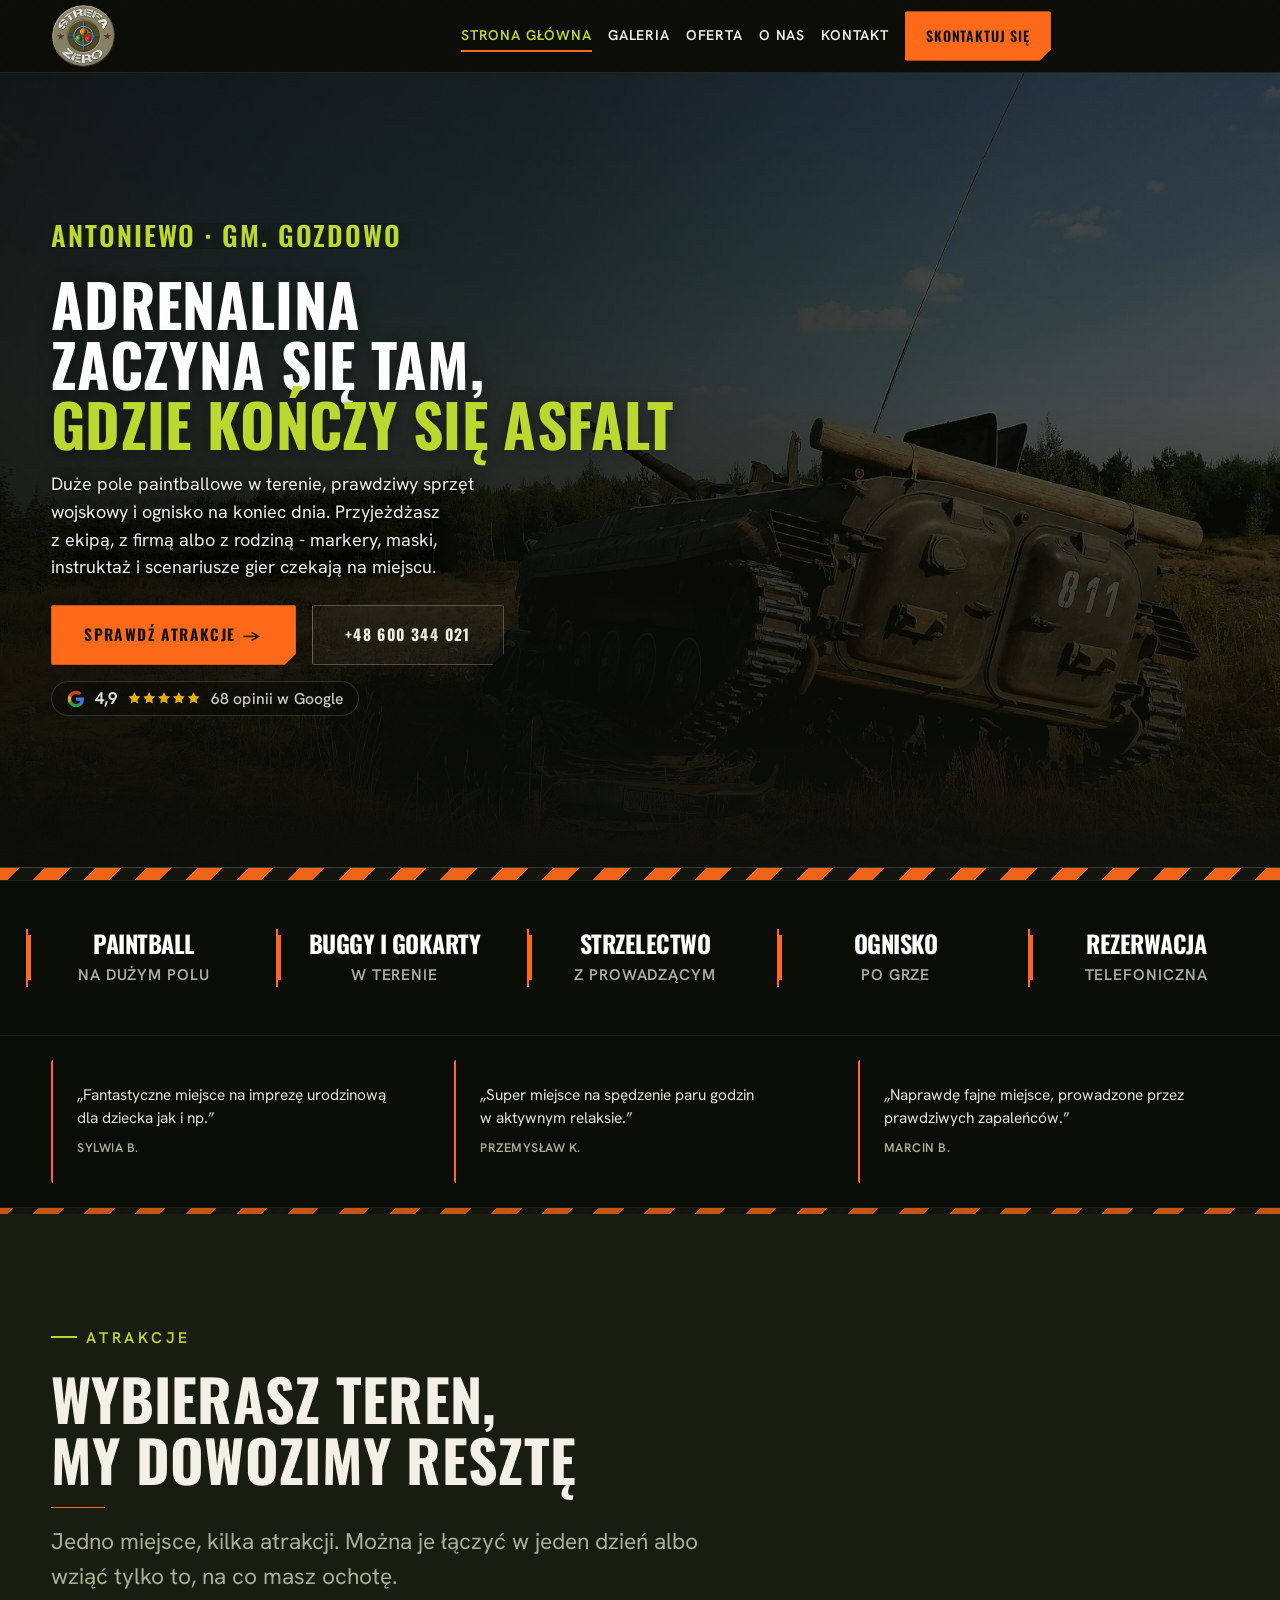
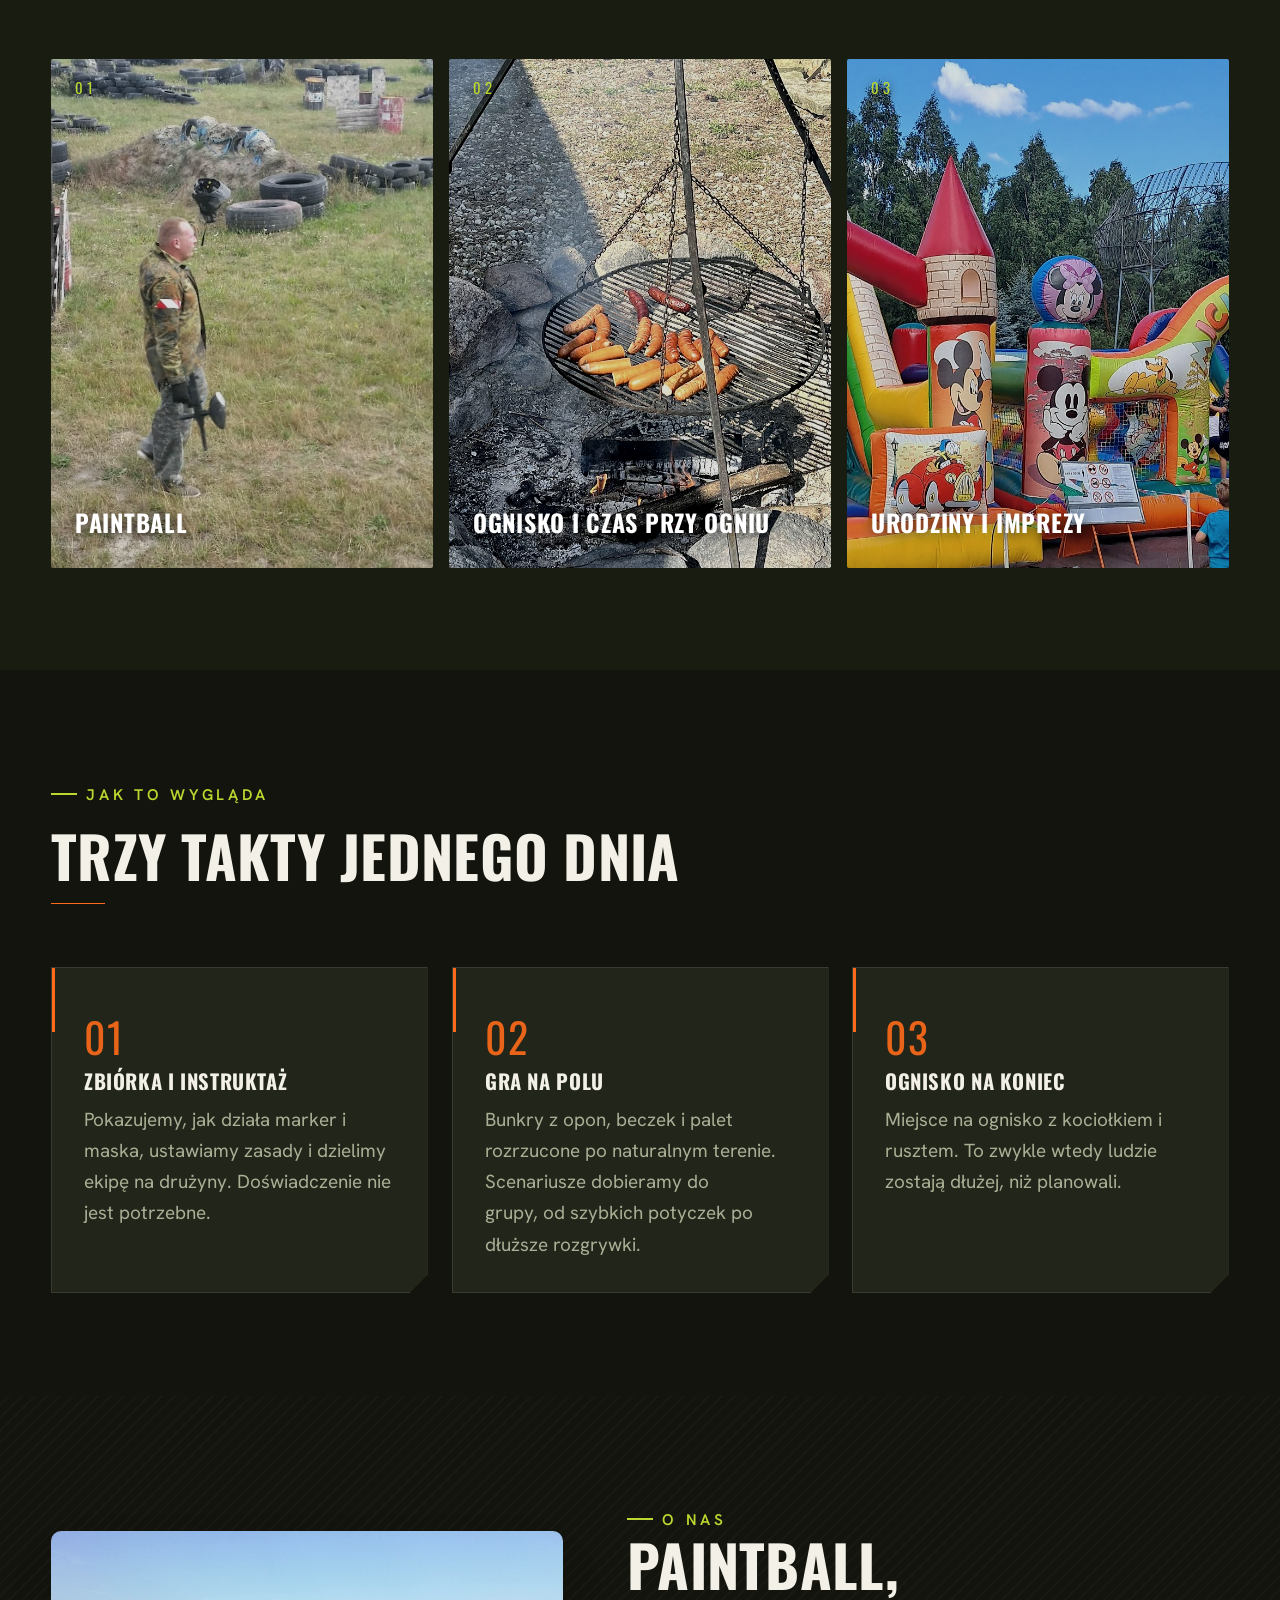
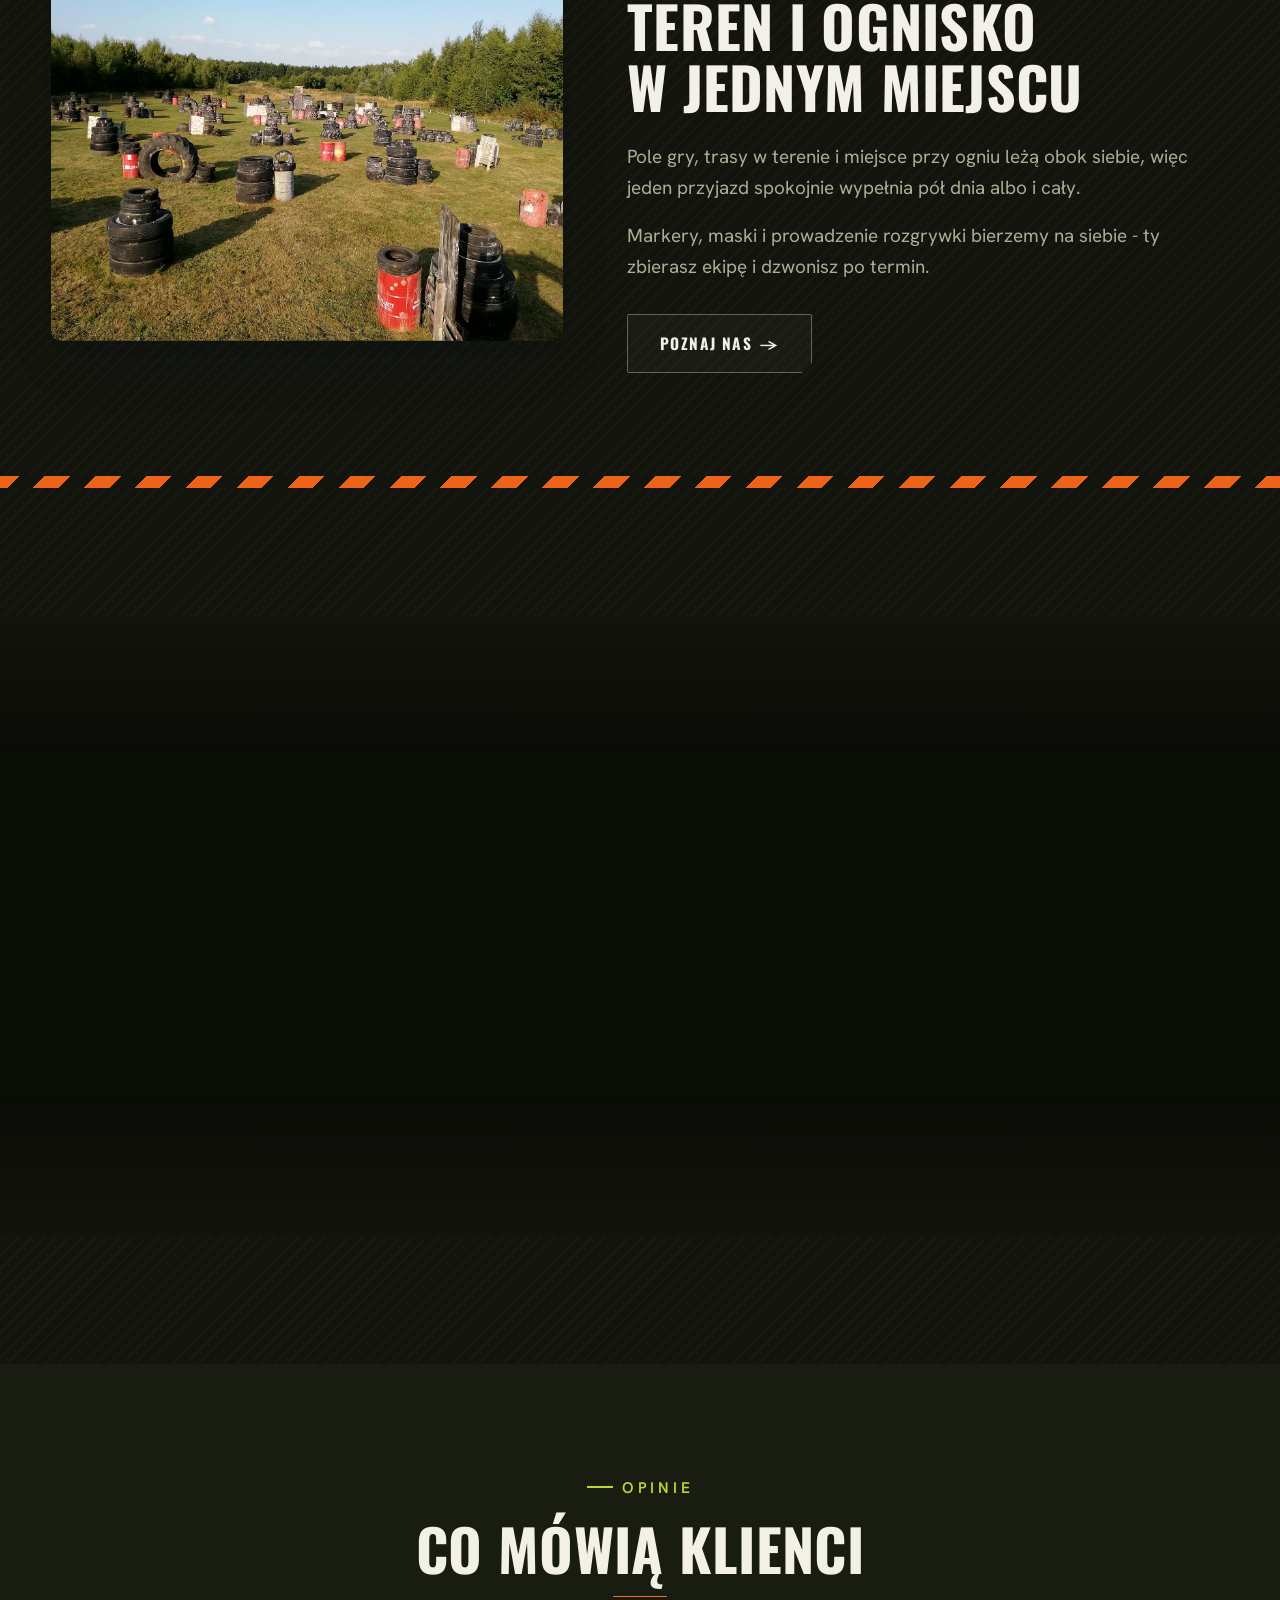
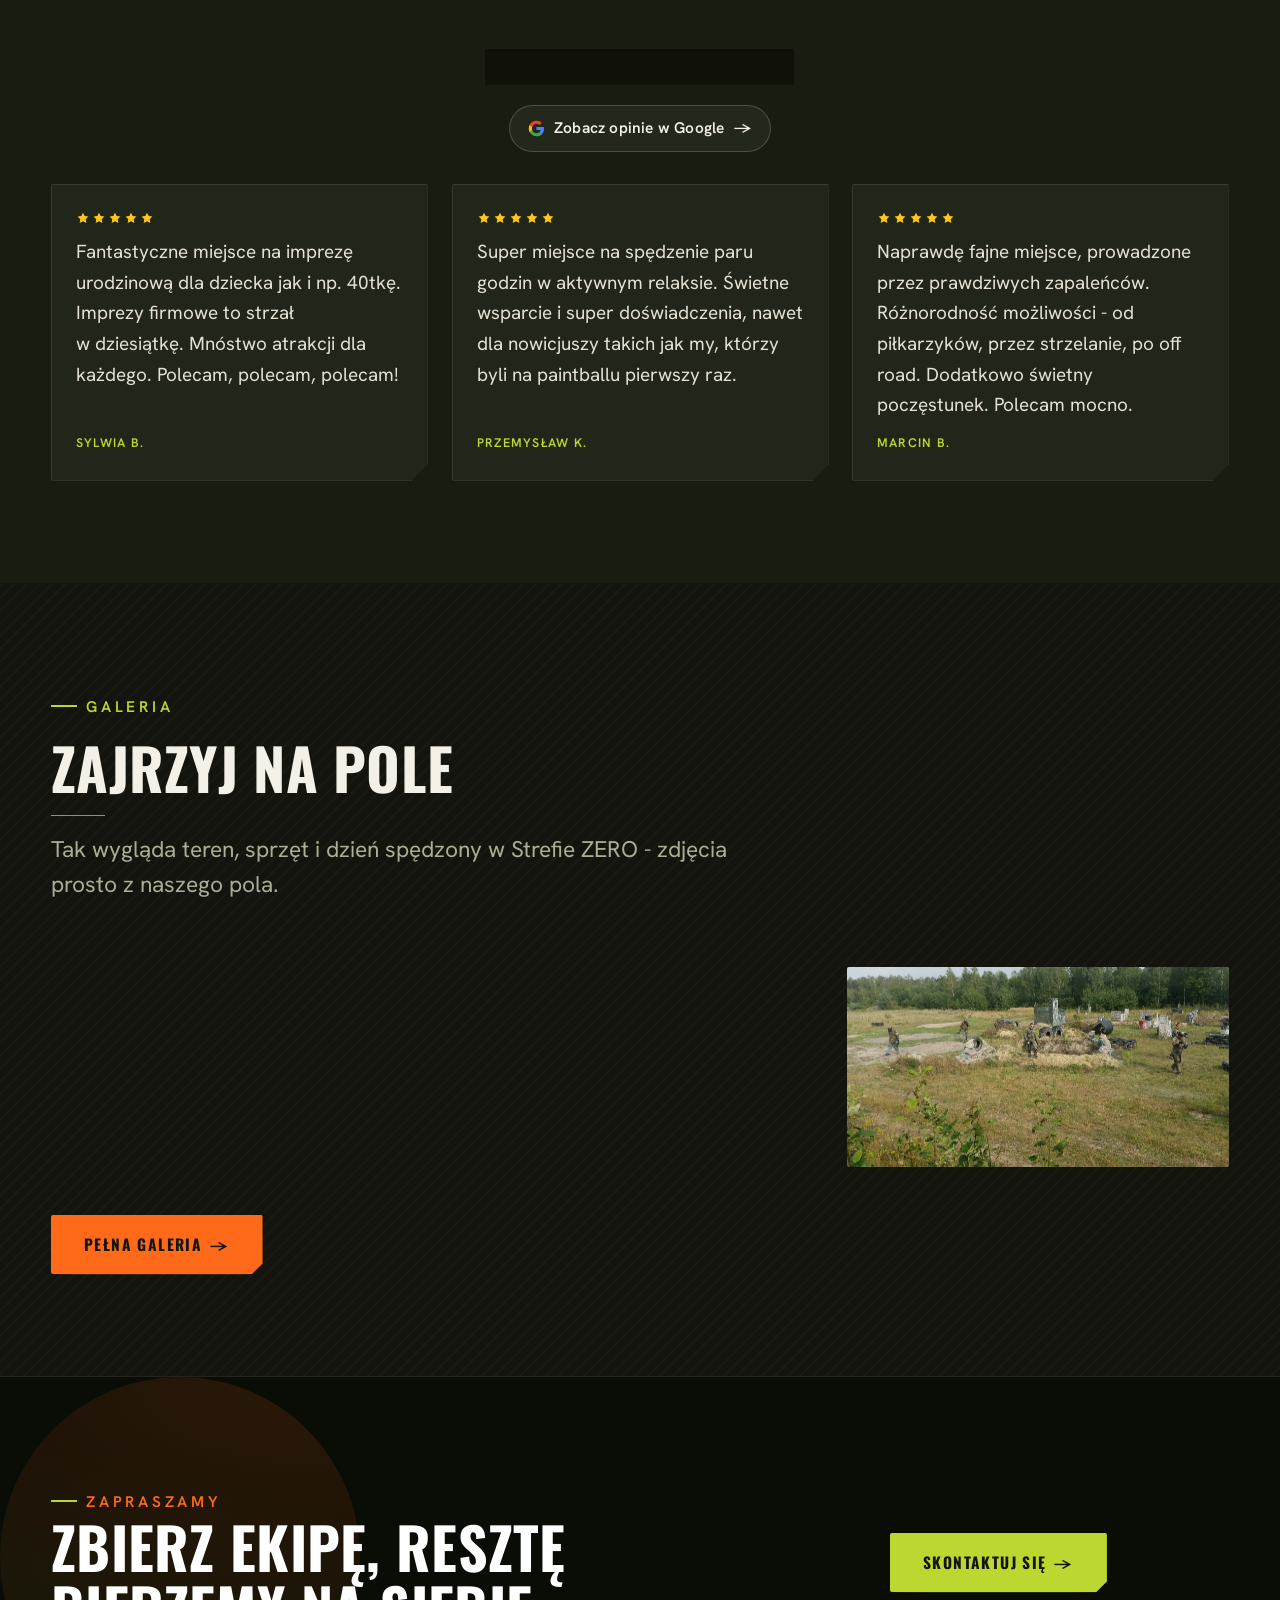
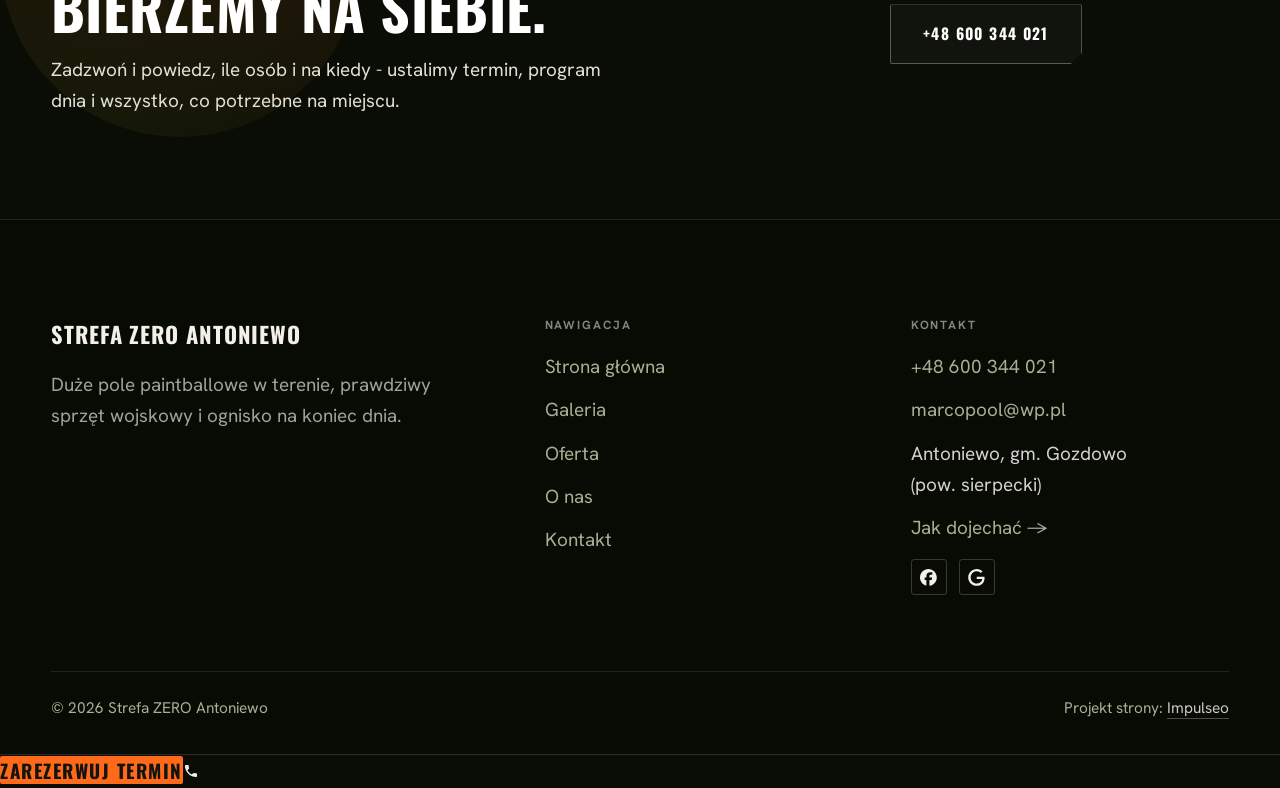
==== commit 07ac2d0e: "[claude-edit][cmt:8ba7ae47-e7fb-4f38-8ead-19cc87e66acf] nowy projekt pod paintball: ciemny motyw pol" ====
--- a/index.html
+++ b/index.html
@@ -22,8 +22,45 @@
 <link rel="preconnect" href="https://fonts.gstatic.com" crossorigin>
 <link href="https://fonts.googleapis.com/css2?family=Oswald:wght@500;600;700&family=Hanken+Grotesk:wght@400;500;600&display=swap" rel="stylesheet">
 <link rel="stylesheet" href="assets/styles.css?v=230c31f0">
+<link rel="stylesheet" href="assets/paintball.css?v=pb1">
+<link rel="preload" as="image" href="img/logo.png" fetchpriority="high">
+<script>
+/* Ekran powitalny zapalamy PRZED narysowaniem strony (bez defer - inaczej przez
+   ułamek sekundy widać stronę, a dopiero potem kurtynę). Gra raz na wizytę. */
+(function(){
+  try{
+    var h=document.documentElement;
+    var powtorz=/[?&]intro(\b|=)/.test(location.search);
+    var bylo=false; try{ bylo=sessionStorage.getItem('sz-wejscie')==='1'; }catch(e){}
+    var wolne=window.matchMedia&&window.matchMedia('(prefers-reduced-motion: reduce)').matches;
+    if(wolne||(bylo&&!powtorz)) return;
+    h.className+=(h.className?' ':'')+'intro-on intro-znak';
+    try{ sessionStorage.setItem('sz-wejscie','1'); }catch(e){}
+    /* twardy bezpiecznik liczony od PARSOWANIA: gdy strona dochodzi wolno, lepiej
+       odpuścić wejście niż trzymać człowieka przed kurtyną */
+    setTimeout(function(){
+      if(h.className.indexOf('intro-gotowe')<0){
+        h.className=h.className.replace(/\bintro-(on|znak)\b/g,'').trim()+' intro-poza';
+      }
+    },4000);
+  }catch(e){}
+})();
+</script>
 </head>
 <body>
+
+<div id="wejscie" aria-hidden="true">
+  <div class="w-tlo"></div>
+  <div class="w-splat">
+    <span class="w-plama" style="--p-w:.82;--p-x:-.76;--p-y:-.26;--p-rot:-14deg;--p-op:.08s"><svg viewBox="0 0 200 200" aria-hidden="true"><g fill="#FF6A1A"><path d="M168.3,100.0C174.1,113.7 188.5,142.8 181.4,152.3C174.4,161.8 140.8,157.1 126.0,156.9C111.2,156.7 103.5,152.9 92.7,150.9C81.9,148.9 67.6,151.0 61.2,144.7C54.9,138.5 56.5,123.4 54.4,113.4C52.3,103.4 48.5,95.8 48.5,84.9C48.6,73.9 47.4,54.6 54.6,47.6C61.8,40.6 79.2,45.3 91.8,43.0C104.4,40.7 121.1,29.3 130.2,33.8C139.4,38.3 140.3,59.0 146.7,70.0C153.0,81.0 162.5,86.3 168.3,100.0Z"/><circle cx="185.0" cy="92.2" r="5.8"/><circle cx="185.7" cy="137.7" r="7.8"/><circle cx="29.5" cy="85.7" r="6.6"/><circle cx="11.5" cy="93.1" r="7.2"/></g></svg></span>
+    <span class="w-plama" style="--p-w:.66;--p-x:.70;--p-y:.22;--p-rot:26deg;--p-op:.16s"><svg viewBox="0 0 200 200" aria-hidden="true"><g fill="#BCD72F"><path d="M164.1,100.0C162.9,110.8 154.8,123.7 147.1,130.3C139.5,136.9 127.2,135.4 118.0,139.5C108.9,143.6 100.9,155.0 92.1,155.1C83.3,155.2 72.0,147.0 65.2,140.1C58.5,133.3 55.7,123.8 51.5,114.2C47.4,104.6 38.3,92.0 40.1,82.4C41.9,72.8 53.6,61.7 62.4,56.6C71.2,51.5 82.4,54.6 93.1,52.1C103.8,49.5 116.6,39.3 126.7,41.5C136.9,43.6 147.9,55.5 154.1,65.2C160.3,75.0 165.2,89.2 164.1,100.0Z"/><circle cx="195.8" cy="100.7" r="8.5"/><circle cx="177.9" cy="139.3" r="5.0"/><circle cx="60.5" cy="165.2" r="6.7"/><circle cx="140.1" cy="158.3" r="3.9"/></g></svg></span>
+    <span class="w-plama" style="--p-w:.45;--p-x:.62;--p-y:-.46;--p-rot:-40deg;--p-op:.22s"><svg viewBox="0 0 200 200" aria-hidden="true"><g fill="#FFC61A"><path d="M149.6,100.0C148.8,110.1 147.9,117.7 144.6,128.7C141.4,139.6 139.3,157.5 130.0,165.8C120.7,174.0 101.3,180.3 88.8,178.1C76.2,175.9 63.2,162.3 54.6,152.4C46.0,142.4 44.4,131.4 37.5,118.4C30.5,105.4 9.6,85.8 12.9,74.4C16.1,63.0 43.7,56.2 56.8,50.1C69.8,44.0 80.8,36.5 91.1,37.9C101.4,39.4 109.0,54.0 118.7,59.0C128.5,64.1 144.3,61.4 149.5,68.2C154.6,75.0 150.4,89.9 149.6,100.0Z"/><circle cx="182.6" cy="122.4" r="5.0"/><circle cx="164.0" cy="136.2" r="4.8"/></g></svg></span>
+    <span class="w-plama" style="--p-w:.42;--p-x:-.58;--p-y:.46;--p-rot:62deg;--p-op:.28s"><svg viewBox="0 0 200 200" aria-hidden="true"><g fill="#27B8E8"><path d="M159.6,100.0C162.0,110.0 159.5,125.2 153.9,134.7C148.3,144.2 136.1,155.5 126.0,157.0C116.0,158.5 105.5,144.6 93.7,143.7C82.0,142.8 68.2,154.6 55.5,151.4C42.8,148.1 18.1,135.1 17.6,124.2C17.1,113.3 47.0,99.9 52.2,86.0C57.4,72.1 41.9,46.8 48.7,40.8C55.4,34.8 77.6,54.5 92.8,49.8C108.0,45.2 131.9,8.9 139.7,13.0C147.5,17.1 136.2,60.1 139.6,74.6C142.9,89.1 157.2,90.0 159.6,100.0Z"/><circle cx="69.2" cy="30.1" r="6.8"/><circle cx="160.8" cy="71.3" r="9.2"/></g></svg></span>
+  </div>
+  <div class="w-kreska"><i></i></div>
+  <div class="w-podpis">Paintball · Off-road · Ognisko</div>
+  <div class="w-kapie"></div>
+</div>
 
 <header class="nav">
   <div class="wrap nav-inner">
@@ -40,22 +77,98 @@
   </div>
 </header>
 
+<script>
+/* Ekran powitalny: znak z kurtyny to TEN SAM element co logo w pasku.
+   Takty: znak (maska + wyostrzenie) -> kreska celownika -> salwa farby -> odsłona.
+   Bezpieczniki: sufit czasu, klik/scroll/klawisz przerywa, brak loga = zero wejścia. */
+(function(){
+  var h=document.documentElement;
+  if(h.className.indexOf('intro-on')<0) return;
+  var kurtyna=document.getElementById('wejscie');
+  var znak=document.querySelector('.brand-has-logo');
+  var obraz=znak&&znak.querySelector('.brand-logo');
+  var MIN=600, SUFIT=980, CZEKANIE=1400;
+  var start=0, ruszylo=false, zamkniete=false, zaladowane=false;
+
+  function sprzataj(){
+    zamkniete=true;
+    h.classList.remove('intro-on','intro-znak','intro-gotowe','intro-gra','intro-out');
+    h.classList.add('intro-poza');
+  }
+  function odpusc(){ if(!zamkniete) sprzataj(); }
+  if(!kurtyna||!obraz){ odpusc(); return; }
+
+  function koniec(){
+    if(zamkniete||!ruszylo||h.classList.contains('intro-out')) return;
+    h.classList.add('intro-out');
+    setTimeout(function(){ if(!zamkniete) sprzataj(); }, 900);
+  }
+  function heroGotowe(){
+    var im=document.querySelector('.hero-cine img');
+    return !!(im&&im.complete&&im.naturalWidth>0);
+  }
+  function moze(){
+    if(zamkniete) return;
+    if(Date.now()-start>=MIN&&(heroGotowe()||zaladowane)) koniec();
+    else setTimeout(moze,70);
+  }
+  function graj(){
+    if(zamkniete||ruszylo) return;
+    ruszylo=true; start=Date.now();
+    /* pomiar robimy na logu, które stoi jeszcze w pasku - stąd bierzemy cel przelotu */
+    var r=obraz.getBoundingClientRect();
+    if(!r.width){ odpusc(); return; }
+    var sufitPx=690/Math.min(window.devicePixelRatio||1,3);
+    var cel=(window.innerWidth<680)?Math.min(window.innerWidth*0.56,240)
+                                   :Math.min(window.innerWidth*0.26,300);
+    cel=Math.max(r.width,Math.min(cel,sufitPx));
+    h.style.setProperty('--i-w',Math.round(cel)+'px');
+    h.style.setProperty('--i-h',Math.round(cel*681/690)+'px');
+    h.style.setProperty('--i-zmniejsz',(r.width/cel).toFixed(4));
+    h.style.setProperty('--i-px',Math.round(r.left+r.width/2-window.innerWidth/2)+'px');
+    h.style.setProperty('--i-py',Math.round(r.top+r.height/2-window.innerHeight/2)+'px');
+    h.style.setProperty('--i-baza-w',Math.round(r.width)+'px');
+    h.style.setProperty('--znak-h',Math.round(r.height)+'px');
+    h.classList.add('intro-gotowe');
+    requestAnimationFrame(function(){ requestAnimationFrame(function(){
+      h.classList.add('intro-gra');
+      setTimeout(moze,MIN);
+      setTimeout(koniec,SUFIT);
+    }); });
+  }
+  function pobrane(){ return obraz.complete&&obraz.naturalWidth>0; }
+  function zacznij(){ if(obraz.decode) obraz.decode().then(graj,graj); else graj(); }
+  if(pobrane()) zacznij();
+  else{
+    obraz.addEventListener('load',zacznij);
+    obraz.addEventListener('error',odpusc);
+    setTimeout(function(){ pobrane()?zacznij():odpusc(); },CZEKANIE);
+  }
+  window.addEventListener('load',function(){ zaladowane=true; });
+  setTimeout(function(){ if(!zamkniete) sprzataj(); },3600);
+  ['click','touchstart','keydown','wheel'].forEach(function(z){
+    window.addEventListener(z,function(){ ruszylo?koniec():odpusc(); },{once:true,passive:true});
+  });
+})();
+</script>
+
 <main>
 <section class="hero-cine">
   <img src="img/hero.jpg" fetchpriority="high" alt="Strefa ZERO Antoniewo - Adrenalina zaczyna się tam, gdzie kończy się asfalt" width="1600" height="1200">
   <div class="wrap">
     <div class="hero-copy">
-      <div class="brandmark bm-s"><span class="bm-line"><span>Strefa ZERO Antoniewo</span></span></div>
-      <h1>Adrenalina zaczyna się tam, gdzie kończy się asfalt</h1>
+      <div class="brandmark bm-s"><span class="bm-line"><span>Antoniewo · gm. Gozdowo</span></span></div>
+      <h1>Adrenalina zaczyna się tam, <em>gdzie kończy się asfalt</em></h1>
       <p class="lead">Duże pole paintballowe w terenie, prawdziwy sprzęt wojskowy i ognisko na koniec dnia. Przyjeżdżasz z ekipą, z firmą albo z rodziną - markery, maski, instruktaż i scenariusze gier czekają na miejscu.</p>
       <div class="hero-actions">
-        <a href="realizacje.html" class="btn btn-accent">Zobacz galerię <span class="arr">→</span></a>
-        <a href="kontakt.html" class="btn btn-ghost btn-on-dark">Skontaktuj się</a>
-      </div>
-      <div style="margin-top:var(--space-6);color:#fff;font-weight:600;letter-spacing:.02em;opacity:.92"><span class="g-badge"><svg class="gb-ico" viewBox="0 0 24 24" width="18" height="18" aria-hidden="true"><path fill="#4285F4" d="M22.56 12.25c0-.78-.07-1.53-.2-2.25H12v4.26h5.92c-.26 1.37-1.04 2.53-2.21 3.31v2.77h3.57c2.08-1.92 3.28-4.74 3.28-8.09z"/><path fill="#34A853" d="M12 23c2.97 0 5.46-.98 7.28-2.66l-3.57-2.77c-.98.66-2.23 1.06-3.71 1.06-2.86 0-5.29-1.93-6.16-4.53H2.18v2.84C3.99 20.53 7.7 23 12 23z"/><path fill="#FBBC05" d="M5.84 14.09c-.22-.66-.35-1.36-.35-2.09s.13-1.43.35-2.09V7.07H2.18C1.43 8.55 1 10.22 1 12s.43 3.45 1.18 4.93l2.85-2.22.81-.62z"/><path fill="#EA4335" d="M12 5.38c1.62 0 3.06.56 4.21 1.64l3.15-3.15C17.45 2.09 14.97 1 12 1 7.7 1 3.99 3.47 2.18 7.07l3.66 2.84c.87-2.6 3.3-4.53 6.16-4.53z"/></svg><b class="gb-ocena">4,9</b><svg class="gb-stars" viewBox="0 0 90 18" width="74" height="14.8" aria-hidden="true"><g fill="currentColor" opacity=".26"><path transform="translate(0,0)" d="M9 1.6l2.2 4.46 4.92.72-3.56 3.47.84 4.9L9 12.74l-4.4 2.31.84-4.9L1.88 6.68l4.92-.72L9 1.6Z"/><path transform="translate(18,0)" d="M9 1.6l2.2 4.46 4.92.72-3.56 3.47.84 4.9L9 12.74l-4.4 2.31.84-4.9L1.88 6.68l4.92-.72L9 1.6Z"/><path transform="translate(36,0)" d="M9 1.6l2.2 4.46 4.92.72-3.56 3.47.84 4.9L9 12.74l-4.4 2.31.84-4.9L1.88 6.68l4.92-.72L9 1.6Z"/><path transform="translate(54,0)" d="M9 1.6l2.2 4.46 4.92.72-3.56 3.47.84 4.9L9 12.74l-4.4 2.31.84-4.9L1.88 6.68l4.92-.72L9 1.6Z"/><path transform="translate(72,0)" d="M9 1.6l2.2 4.46 4.92.72-3.56 3.47.84 4.9L9 12.74l-4.4 2.31.84-4.9L1.88 6.68l4.92-.72L9 1.6Z"/></g><clipPath id="gs980"><rect x="0" y="0" width="88.2" height="18"/></clipPath><g fill="#FBBC04" clip-path="url(#gs980)"><path transform="translate(0,0)" d="M9 1.6l2.2 4.46 4.92.72-3.56 3.47.84 4.9L9 12.74l-4.4 2.31.84-4.9L1.88 6.68l4.92-.72L9 1.6Z"/><path transform="translate(18,0)" d="M9 1.6l2.2 4.46 4.92.72-3.56 3.47.84 4.9L9 12.74l-4.4 2.31.84-4.9L1.88 6.68l4.92-.72L9 1.6Z"/><path transform="translate(36,0)" d="M9 1.6l2.2 4.46 4.92.72-3.56 3.47.84 4.9L9 12.74l-4.4 2.31.84-4.9L1.88 6.68l4.92-.72L9 1.6Z"/><path transform="translate(54,0)" d="M9 1.6l2.2 4.46 4.92.72-3.56 3.47.84 4.9L9 12.74l-4.4 2.31.84-4.9L1.88 6.68l4.92-.72L9 1.6Z"/><path transform="translate(72,0)" d="M9 1.6l2.2 4.46 4.92.72-3.56 3.47.84 4.9L9 12.74l-4.4 2.31.84-4.9L1.88 6.68l4.92-.72L9 1.6Z"/></g></svg><span class="gb-txt">68 opinii w Google</span></span></div>
-    </div>
-  </div>
-</section>
+        <a href="oferta.html" class="btn btn-accent">Sprawdź atrakcje <span class="arr">→</span></a>
+        <a href="tel:+48600344021" class="btn btn-ghost btn-on-dark">+48 600 344 021</a>
+      </div>
+      <div style="margin-top:var(--space-4);color:#fff;font-weight:600;letter-spacing:.02em;opacity:.92"><span class="g-badge"><svg class="gb-ico" viewBox="0 0 24 24" width="18" height="18" aria-hidden="true"><path fill="#4285F4" d="M22.56 12.25c0-.78-.07-1.53-.2-2.25H12v4.26h5.92c-.26 1.37-1.04 2.53-2.21 3.31v2.77h3.57c2.08-1.92 3.28-4.74 3.28-8.09z"/><path fill="#34A853" d="M12 23c2.97 0 5.46-.98 7.28-2.66l-3.57-2.77c-.98.66-2.23 1.06-3.71 1.06-2.86 0-5.29-1.93-6.16-4.53H2.18v2.84C3.99 20.53 7.7 23 12 23z"/><path fill="#FBBC05" d="M5.84 14.09c-.22-.66-.35-1.36-.35-2.09s.13-1.43.35-2.09V7.07H2.18C1.43 8.55 1 10.22 1 12s.43 3.45 1.18 4.93l2.85-2.22.81-.62z"/><path fill="#EA4335" d="M12 5.38c1.62 0 3.06.56 4.21 1.64l3.15-3.15C17.45 2.09 14.97 1 12 1 7.7 1 3.99 3.47 2.18 7.07l3.66 2.84c.87-2.6 3.3-4.53 6.16-4.53z"/></svg><b class="gb-ocena">4,9</b><svg class="gb-stars" viewBox="0 0 90 18" width="74" height="14.8" aria-hidden="true"><g fill="currentColor" opacity=".26"><path transform="translate(0,0)" d="M9 1.6l2.2 4.46 4.92.72-3.56 3.47.84 4.9L9 12.74l-4.4 2.31.84-4.9L1.88 6.68l4.92-.72L9 1.6Z"/><path transform="translate(18,0)" d="M9 1.6l2.2 4.46 4.92.72-3.56 3.47.84 4.9L9 12.74l-4.4 2.31.84-4.9L1.88 6.68l4.92-.72L9 1.6Z"/><path transform="translate(36,0)" d="M9 1.6l2.2 4.46 4.92.72-3.56 3.47.84 4.9L9 12.74l-4.4 2.31.84-4.9L1.88 6.68l4.92-.72L9 1.6Z"/><path transform="translate(54,0)" d="M9 1.6l2.2 4.46 4.92.72-3.56 3.47.84 4.9L9 12.74l-4.4 2.31.84-4.9L1.88 6.68l4.92-.72L9 1.6Z"/><path transform="translate(72,0)" d="M9 1.6l2.2 4.46 4.92.72-3.56 3.47.84 4.9L9 12.74l-4.4 2.31.84-4.9L1.88 6.68l4.92-.72L9 1.6Z"/></g><clipPath id="gs980"><rect x="0" y="0" width="88.2" height="18"/></clipPath><g fill="#FBBC04" clip-path="url(#gs980)"><path transform="translate(0,0)" d="M9 1.6l2.2 4.46 4.92.72-3.56 3.47.84 4.9L9 12.74l-4.4 2.31.84-4.9L1.88 6.68l4.92-.72L9 1.6Z"/><path transform="translate(18,0)" d="M9 1.6l2.2 4.46 4.92.72-3.56 3.47.84 4.9L9 12.74l-4.4 2.31.84-4.9L1.88 6.68l4.92-.72L9 1.6Z"/><path transform="translate(36,0)" d="M9 1.6l2.2 4.46 4.92.72-3.56 3.47.84 4.9L9 12.74l-4.4 2.31.84-4.9L1.88 6.68l4.92-.72L9 1.6Z"/><path transform="translate(54,0)" d="M9 1.6l2.2 4.46 4.92.72-3.56 3.47.84 4.9L9 12.74l-4.4 2.31.84-4.9L1.88 6.68l4.92-.72L9 1.6Z"/><path transform="translate(72,0)" d="M9 1.6l2.2 4.46 4.92.72-3.56 3.47.84 4.9L9 12.74l-4.4 2.31.84-4.9L1.88 6.68l4.92-.72L9 1.6Z"/></g></svg><span class="gb-txt">68 opinii w Google</span></span></div>
+    </div>
+  </div>
+</section>
+<div class="tasma" aria-hidden="true"></div>
 <section class="strip n-5" style="padding-block:0">
   <div class="wrap">
     <div class="item reveal"><div class="k">Paintball</div><div class="v">na dużym polu</div></div>
@@ -74,6 +187,48 @@
     </div>
   </div>
 </section>
+<div class="tasma tasma-cienka" aria-hidden="true"></div>
+<section class="gateways-band">
+  <div class="wrap">
+    <div class="head reveal">
+      <span class="eyebrow">Atrakcje</span>
+      <h2>Wybierasz teren, my dowozimy resztę</h2>
+      <p>Jedno miejsce, kilka atrakcji. Można je łączyć w jeden dzień albo wziąć tylko to, na co masz ochotę.</p>
+    </div>
+    <div class="gateways">
+      <a href="oferta.html" class="gateway reveal"><img src="img/g2.jpg" alt="Pole paintballowe w Strefie ZERO" loading="eager" width="1564" height="864" decoding="async"><span class="g-num">01</span><span class="g-ttl">Paintball</span></a>
+      <a href="oferta.html" class="gateway reveal"><img src="img/g3.jpg" alt="Ognisko z rusztem w Strefie ZERO" loading="eager" width="1600" height="1066" decoding="async"><span class="g-num">02</span><span class="g-ttl">Ognisko i czas przy ogniu</span></a>
+      <a href="oferta.html" class="gateway reveal"><img src="img/g4.jpg" alt="Urodziny i imprezy prywatne w Strefie ZERO" loading="eager" width="1600" height="1066" decoding="async"><span class="g-num">03</span><span class="g-ttl">Urodziny i imprezy</span></a>
+    </div>
+  </div>
+</section>
+
+<section class="takty">
+  <div class="wrap">
+    <div class="head reveal">
+      <span class="eyebrow">Jak to wygląda</span>
+      <h2>Trzy takty jednego dnia</h2>
+    </div>
+    <div class="takty-row">
+      <div class="takt reveal">
+        <span class="t-num">01</span>
+        <h3>Zbiórka i instruktaż</h3>
+        <p>Pokazujemy, jak działa marker i maska, ustawiamy zasady i dzielimy ekipę na drużyny. Doświadczenie nie jest potrzebne.</p>
+      </div>
+      <div class="takt reveal">
+        <span class="t-num">02</span>
+        <h3>Gra na polu</h3>
+        <p>Bunkry z opon, beczek i palet rozrzucone po naturalnym terenie. Scenariusze dobieramy do grupy, od szybkich potyczek po dłuższe rozgrywki.</p>
+      </div>
+      <div class="takt reveal">
+        <span class="t-num">03</span>
+        <h3>Ognisko na koniec</h3>
+        <p>Miejsce na ognisko z kociołkiem i rusztem. To zwykle wtedy ludzie zostają dłużej, niż planowali.</p>
+      </div>
+    </div>
+  </div>
+</section>
+
 <section>
   <div class="wrap split">
     <div class="split-art reveal"><img src="img/g1.jpg" alt="Strefa ZERO Antoniewo - teren gry" loading="lazy" width="1600" height="1200" decoding="async"></div>
@@ -86,15 +241,8 @@
     </div>
   </div>
 </section>
-<section class="gateways-band">
-  <div class="wrap">
-    <div class="gateways">
-      <a href="oferta.html" class="gateway reveal"><img src="img/g2.jpg" alt="Paintball" loading="lazy" width="1564" height="864" decoding="async"><span class="g-ttl">Paintball</span></a>
-      <a href="oferta.html" class="gateway reveal"><img src="img/g3.jpg" alt="Ognisko i czas przy ogniu" loading="lazy" width="1600" height="1066" decoding="async"><span class="g-ttl">Ognisko i czas przy ogniu</span></a>
-      <a href="oferta.html" class="gateway reveal"><img src="img/g4.jpg" alt="Urodziny i imprezy prywatne" loading="lazy" width="1600" height="1066" decoding="async"><span class="g-ttl">Urodziny i imprezy prywatne</span></a>
-    </div>
-  </div>
-</section>
+
+<div class="tasma" aria-hidden="true"></div>
 <section class="stopklatka" aria-hidden="true">
   <div class="stk-bg" style="background-image:url(img/g5.jpg)"></div>
 </section>
@@ -179,5 +327,6 @@
 <div class="demo-wazne" data-do="2026-09-27" data-cykl="3" hidden><svg class="dw-ico" width="13" height="13" viewBox="0 0 24 24" fill="none" aria-hidden="true"><circle cx="12" cy="12" r="8.6" stroke="currentColor" stroke-width="1.8"/><path d="M12 7.2V12l3.3 2" stroke="currentColor" stroke-width="1.8" stroke-linecap="round"/></svg><span class="dw-txt"></span></div>
 
 <script src="assets/main.js"></script>
+<script src="assets/paintball.js?v=pb1"></script>
 </body>
 </html>
--- a/assets/styles.css
+++ b/assets/styles.css
@@ -6,17 +6,18 @@
 
 :root{
   /* PALETA — jasna, architektoniczna, chłodna */
-  --paper:#F4F1EC;          /* główne tło */
-  --paper-2:#E9E4DB;        /* sekcje alternatywne (chłodny jasny szary) */
-  --paper-3:#E9E4DB;        /* delikatne wypełnienia */
-  --ink:#14110F;            /* tekst główny — chłodny grafit */
-  --ink-soft:#26211C;       /* nagłówki drugorzędne */
-  --muted:#8A857C;          /* tekst poboczny */
-  --line:rgba(20,17,15,.12);/* hairline */
-  --accent:#E0A040;         /* stonowany petrol-slate — jedyny akcent */
-  --accent-d:#B97E27;
-  --accent-soft:rgba(224,160,64,.10);
-  --dark:#14110F;           /* sekcje ciemne (stopka/CTA) */
+  --paper:#12140D;          /* główne tło - oliwkowa czerń poligonu */
+  --paper-2:#191C11;        /* sekcje alternatywne */
+  --paper-3:#22261A;        /* karty i wypełnienia */
+  --ink:#F3F1E7;            /* tekst główny - kość */
+  --ink-soft:#E4E1D3;       /* nagłówki drugorzędne */
+  --muted:#A9AF95;          /* tekst poboczny */
+  --line:rgba(243,241,231,.16);/* hairline */
+  --accent:#FF6A1A;         /* pomarańcz kulki paintballowej */
+  --accent-d:#FF8B3D;
+  --accent-soft:rgba(255,106,26,.13);
+  --lime:#BCD72F;           /* limonka z logo - drugi akcent */
+  --dark:#0A0C06;           /* sekcje najciemniejsze (stopka/CTA) */
 
   /* HOVER ZDJĘĆ — JEDEN standard dla całego silnika (decyzja K. 04.08.2026, artefakt z wariantami).
      AKTUALNE (K.+Szymon 09.08.2026, wybór z artefaktu 6 wariantów): zoom 1.05 przy 1.4s -
@@ -1543,13 +1544,13 @@
 
 
 /* === auto-paleta z marki klienta (źródło: logo) === */
-:root{--accent:#7D6F3A;--accent-d:#695B25;--accent-soft:rgba(125,111,58,0.10);--paper:#FBFAF8;--paper-2:#F1F0ED;--paper-3:#E7E6E2;--ink:#22201C;--ink-soft:#494842;--muted:#7D7C77;--line:rgba(34,32,28,.12);}
-.btn-accent{color:#fff}
-.nav .nav-links a.btn-accent{color:#fff}
-.btn-accent[data-accent-d],.cta-d .btn-accent{color:#fff}
+:root{--accent:#FF6A1A;--accent-d:#FF8B3D;--accent-soft:rgba(255,106,26,0.13);--lime:#BCD72F;--paper:#12140D;--paper-2:#191C11;--paper-3:#22261A;--ink:#F3F1E7;--ink-soft:#E4E1D3;--muted:#A9AF95;--line:rgba(243,241,231,.16);--dark:#0A0C06;}
+.btn-accent{color:#12140D}
+.nav .nav-links a.btn-accent{color:#12140D}
+.btn-accent[data-accent-d],.cta-d .btn-accent{color:#12140D}
 
 /* === szary tekst dociągnięty do czytelności (WCAG 4.5 na wszystkich tłach) === */
-:root{--muted:#686763;}
+:root{--muted:#A9AF95;--accent-text:#FF8B3D;}
 
 /* === opinie: rodzina base nie ma tej siatki, a strona ją wypisuje === */
 .opinie-grid{display:grid;grid-template-columns:repeat(auto-fit,minmax(260px,1fr));gap:var(--space-5,24px);margin-top:var(--space-6,32px)}
--- a/assets/paintball.css
+++ b/assets/paintball.css
@@ -0,0 +1,459 @@
+/* ==========================================================================
+   STREFA ZERO ANTONIEWO - warstwa projektu "POLIGON"
+   Dedykowany motyw paintballowy: ciemny teren, pomarańcz kulki, limonka,
+   taśma ostrzegawcza, celownik, ślady farby.
+   Ładowana PO styles.css, więc wygrywa przy równej specyficzności.
+   ========================================================================== */
+
+/* --- 1. TŁO: oliwkowa czerń + siatka maskująca + poświata reflektora ----- */
+body{
+  background-color:var(--paper);
+  background-image:
+    radial-gradient(1200px 620px at 78% -8%, rgba(255,106,26,.10), transparent 62%),
+    radial-gradient(900px 520px at 6% 12%, rgba(188,215,47,.06), transparent 60%),
+    repeating-linear-gradient(135deg, rgba(243,241,231,.022) 0 2px, transparent 2px 9px);
+}
+main > section{position:relative}
+::selection{background:var(--accent);color:#12140D}
+
+/* --- 2. TYPOGRAFIA: kondensowana, wojskowa, wersaliki ------------------- */
+h1,h2,.gateway .g-ttl,.strip .k,.sr-book{
+  font-family:var(--font-display);
+  text-transform:uppercase;
+  letter-spacing:.005em;
+  font-weight:700;
+}
+h1{line-height:1.02}
+h2{line-height:1.06;font-size:clamp(2.2rem,1.6rem + 2.6vw,3.6rem)}
+h3{font-family:var(--font-display);letter-spacing:.01em}
+.lead,.muted,p{color:var(--ink-soft)}
+.muted{color:var(--muted)}
+
+/* nagłówek sekcji dostaje numer poligonu i kreskę celownika */
+.eyebrow{
+  color:var(--lime);
+  font-weight:600;
+  letter-spacing:.24em;
+  gap:.6em;
+}
+.eyebrow::before{
+  content:"";width:26px;height:2px;background:var(--lime);flex:none;
+  box-shadow:0 -5px 0 -1px var(--lime),0 5px 0 -1px var(--lime);
+}
+
+/* --- 3. TAŚMA OSTRZEGAWCZA - znak rozpoznawczy tej strony ---------------- */
+.tasma{
+  height:12px;
+  background:repeating-linear-gradient(-45deg,
+    var(--accent) 0 18px, #12140D 18px 36px);
+  opacity:.92;
+}
+.tasma-cienka{height:6px;opacity:.75}
+
+/* --- 4. PASEK NAWIGACJI -------------------------------------------------- */
+.nav{background:rgba(10,12,6,.72);border-bottom:1px solid rgba(243,241,231,.10)}
+.nav.nav-solid,.nav.scrolled{background:rgba(10,12,6,.94)}
+.nav .nav-links a{color:var(--ink);letter-spacing:.06em;text-transform:uppercase;font-size:.88rem;font-weight:600}
+.nav .nav-links a:hover{color:var(--accent)}
+.nav .nav-links a.active{color:var(--lime)}
+.nav .nav-links a.btn-accent{color:#12140D}
+.nav-toggle span{background:var(--ink)}
+
+/* --- 5. PRZYCISKI: ścięty narożnik, farba pod spodem --------------------- */
+.btn{
+  border-radius:2px;
+  clip-path:polygon(0 0,100% 0,100% calc(100% - 11px),calc(100% - 11px) 100%,0 100%);
+  text-transform:uppercase;
+  letter-spacing:.09em;
+  font-weight:700;
+  font-family:var(--font-display);
+  position:relative;
+  transition:transform .18s cubic-bezier(.25,.46,.45,.94),
+             background-color .18s ease,color .18s ease,border-color .18s ease;
+}
+.btn:hover,.btn:focus-visible{transform:translateY(-2px)}
+.btn:active{transform:translateY(0)}
+
+/* Silnik daje KAŻDEMU klockowi na hover tło var(--accent-d) i BIAŁY tekst.
+   Po przejściu na paletę paintballową --accent-d jest jasnym pomarańczem,
+   więc biały napis spadłby do ~2,2:1. Na podświetleniu piszemy więc czernią. */
+@media(hover:hover){
+  .btn:hover,.btn:focus-visible,
+  .btn-on-dark:hover,.btn-on-dark:focus-visible,
+  .cta .btn:hover,.cta .btn:focus-visible,
+  .nav .nav-links a.btn:hover,.nav .nav-links a.btn:focus-visible,
+  .sticky-reserve a:hover,.sticky-reserve a:focus-visible,
+  .op-google:hover,.op-google:focus-visible{
+    background:var(--accent-d);border-color:var(--accent-d);color:#12140D;
+    filter:brightness(1.1);
+    box-shadow:0 0 0 3px var(--accent-soft),0 10px 24px -14px rgba(0,0,0,.6)}
+  /* wiersze kroków na ofercie reagowały bez unoszenia - jedna reakcja na całej stronie */
+  .svc-row:hover,.svc-row:focus-within{transform:translateY(-2px)}
+  .sticky-reserve a.sr-book:hover,.sticky-reserve a.sr-call:hover,
+  .sticky-reserve a.sr-book:focus-visible,.sticky-reserve a.sr-call:focus-visible{
+    filter:brightness(1.1)}
+  .btn:hover .arr,.btn:focus-visible .arr,
+  .sticky-reserve a:hover .ico-tel,
+  .op-google:hover,.op-google:hover *{color:#12140D}
+  .op-google:hover .op-g-ico *{color:inherit}
+  /* karty zostają ciemne - pomarańczowa płachta na całej karcie zjadałaby tekst */
+  .svc:hover,.trust-card:hover,.op-card:hover,.takt:hover,.faq-item:hover{
+    background:#262B1D;border-color:rgba(255,106,26,.45);color:var(--ink)}
+  .svc:hover *,.trust-card:hover *,.op-card:hover *,.takt:hover *{color:inherit}
+  .svc:hover h3,.trust-card:hover h3,.takt:hover h3{color:var(--ink)}
+  .svc:hover p,.trust-card:hover p,.takt:hover p{color:var(--muted)}
+  .op-card:hover .op-star{color:#FFC61A}
+  .op-card:hover .op-autor{color:var(--lime)}
+}
+.btn-accent{background:var(--accent);color:#12140D;box-shadow:0 10px 26px -14px rgba(255,106,26,.9)}
+.btn-accent:hover{background:#FF8235;color:#12140D}
+.btn-ghost,.btn-on-dark{color:var(--ink);border:1px solid rgba(243,241,231,.34);background:rgba(243,241,231,.03)}
+.btn-ghost:hover,.btn-on-dark:hover{border-color:var(--lime);color:var(--lime);background:rgba(188,215,47,.08)}
+.btn-light{background:var(--lime);color:#12140D;box-shadow:0 10px 26px -14px rgba(188,215,47,.8)}
+.btn-light:hover{background:#CBE44A;color:#12140D}
+.btn-ghost-cta{color:var(--ink);border-color:rgba(243,241,231,.34)}
+
+/* --- 6. HERO: kadr poligonu + wielki napis ------------------------------- */
+.hero-cine{min-height:clamp(520px,72vh,680px);min-height:clamp(520px,72svh,680px)}
+/* cały pierwszy ekran ma się zmieścić w oknie - odstępy policzone, nie zgadnięte */
+.hero-cine .wrap{padding-block:var(--space-7)}
+.hero-cine .lead{margin-bottom:var(--space-5)}
+.hero-cine .hero-actions{margin-bottom:0}
+.hero-cine::after{
+  content:"";position:absolute;inset:0;z-index:1;pointer-events:none;
+  background:
+    linear-gradient(100deg,rgba(10,12,6,.86) 0%,rgba(10,12,6,.74) 38%,rgba(10,12,6,.5) 74%,rgba(10,12,6,.42) 100%),
+    linear-gradient(180deg,rgba(10,12,6,.5) 0%,rgba(10,12,6,.42) 42%,rgba(10,12,6,.7) 82%,#12140D 100%);
+}
+.hero-cine img{filter:saturate(1.06) contrast(1.06)}
+.hero-cine .hero-copy{position:relative;z-index:3}
+.hero-cine h1{
+  text-shadow:0 4px 26px rgba(0,0,0,.72);
+  font-size:clamp(2.3rem,1.7rem + 2.5vw,3.9rem);
+  margin-bottom:var(--space-4);
+}
+/* drugi wiersz limonką: pomarańcz na przejaśnionym niebie schodził do 1:1 (pomiar bramki) */
+.hero-cine h1 em{font-style:normal;color:var(--lime);display:block}
+.hero-cine .lead{color:#F1EFE6;text-shadow:0 2px 16px rgba(0,0,0,.75);max-width:52ch}
+.hero-cine .brandmark{color:var(--lime);letter-spacing:.28em;text-transform:uppercase;font-weight:600}
+.hero-cine .brandmark .bm-line::after{background:var(--lime)}
+
+/* odznaka Google na ciemnym tle */
+.g-badge{background:rgba(10,12,6,.55);border:1px solid rgba(243,241,231,.18);border-radius:999px;padding:.5em .95em}
+.gb-txt,.gb-ocena{color:#F3F1E7}
+
+/* --- 7. PAS DANYCH (strip) - tablica poligonowa -------------------------- */
+.strip{background:var(--dark);border-block:1px solid rgba(243,241,231,.10)}
+.strip .wrap{padding-block:var(--space-7)}
+.strip .item{position:relative;padding-left:var(--space-5)}
+.strip .item::before{
+  content:"";position:absolute;left:0;top:.35em;width:3px;height:calc(100% - .7em);
+  background:var(--accent);
+}
+.strip .k{color:#F3F1E7;font-size:1.32rem;letter-spacing:.02em}
+.strip .v{color:var(--muted);letter-spacing:.06em;text-transform:uppercase;font-size:.82rem;font-weight:600}
+
+/* --- 8. KARTY: ciemne, ścięty narożnik, kreska akcentu ------------------- */
+.svc,.trust-card,.op-card,.form,.om-item,.info-row,.faq-item{
+  background:var(--paper-3);
+  border:1px solid rgba(243,241,231,.10);
+  border-radius:2px;
+  box-shadow:none;
+  color:var(--ink);
+}
+.svc,.trust-card,.op-card{
+  clip-path:polygon(0 0,100% 0,100% calc(100% - 16px),calc(100% - 16px) 100%,0 100%);
+  transition:transform .2s cubic-bezier(.25,.46,.45,.94),background-color .2s ease,border-color .2s ease;
+}
+.svc:hover,.trust-card:hover,.op-card:hover{transform:translateY(-3px);border-color:rgba(255,106,26,.45);background:#262B1D}
+.trust-card{border-top:3px solid var(--accent)}
+.svc .ic,.info-row .ic{color:var(--accent)}
+.svc h3,.trust-card h3,.info-row .val{color:var(--ink)}
+.svc p,.trust-card p{color:var(--muted)}
+
+/* opinie */
+.op-card blockquote{color:var(--ink-soft)}
+.op-card .op-star,.op-meta .ico-star{color:#FFC61A}
+.op-card .op-autor,.om-autor{color:var(--lime);letter-spacing:.1em;text-transform:uppercase;font-size:.78rem}
+.opinie{background:var(--paper-2)}
+.opinie-mini{background:var(--dark);border-bottom:1px solid rgba(243,241,231,.08)}
+.om-item{padding:var(--space-5);background:transparent;border:0;border-left:2px solid var(--accent)}
+.om-item blockquote{color:var(--ink-soft)}
+.op-google{background:rgba(243,241,231,.05);border-color:rgba(243,241,231,.2);color:var(--ink)}
+.op-google:hover{border-color:var(--accent);background:rgba(255,106,26,.1)}
+
+/* --- 9. SEKCJA SPLIT ------------------------------------------------------ */
+.split-art img{border-radius:2px}
+.split-art{position:relative}
+.split-art::after{
+  content:"";position:absolute;left:-10px;bottom:-10px;width:72px;height:72px;
+  border-left:3px solid var(--accent);border-bottom:3px solid var(--accent);pointer-events:none;
+}
+
+/* --- 10. BRAMY (gateways) - kafle atrakcji ------------------------------- */
+.gateways-band{background:var(--paper-2)}
+.gateway{border-radius:2px;overflow:hidden;position:relative}
+.gateway img{filter:saturate(.82) contrast(1.05) brightness(.86)}
+.gateway:hover img{filter:saturate(1.08) contrast(1.06) brightness(1)}
+.gateway::after{
+  content:"";position:absolute;inset:auto 0 0 0;height:4px;background:var(--accent);
+  transform:scaleX(0);transform-origin:left;transition:transform .35s cubic-bezier(.16,1,.3,1);z-index:3;
+}
+.gateway:hover::after{transform:scaleX(1)}
+.gateway .g-ttl{
+  font-family:var(--font-display);text-transform:uppercase;letter-spacing:.03em;
+  font-size:1.5rem;color:#fff;text-shadow:0 2px 14px rgba(0,0,0,.7);
+}
+
+/* --- 11. GALERIA --------------------------------------------------------- */
+.tile,.m-tile{border-radius:2px;overflow:hidden}
+.tile img,.m-tile img{filter:saturate(.9) contrast(1.04) brightness(.92);
+  transition:filter 1.2s var(--img-ease),transform 1.2s var(--img-ease);transition-delay:0s}
+.tile,.m-tile{transition-delay:0s}
+.tile:hover img{filter:saturate(1.06) contrast(1.05) brightness(1)}
+/* --ink jest teraz JASNY, a silnik używa go jako tła stopklatki - stąd biały pas */
+.stopklatka{background:var(--dark)}
+.stopklatka .stk-bg{filter:saturate(.82) contrast(1.08) brightness(.82)}
+.stopklatka::after{
+  content:"";position:absolute;inset:0;
+  background:linear-gradient(180deg,#12140D,transparent 22%,transparent 78%,#12140D);
+}
+
+/* --- 12. CTA + STOPKA ---------------------------------------------------- */
+.cta{background:var(--dark);border-top:1px solid rgba(243,241,231,.1)}
+.cta::before{
+  content:"";position:absolute;inset:0;pointer-events:none;
+  background:
+    radial-gradient(1100px 520px at 88% 0%,rgba(255,106,26,.14),transparent 72%),
+    radial-gradient(900px 420px at 4% 100%,rgba(188,215,47,.07),transparent 70%);
+}
+.cta h2,.cta p{position:relative;z-index:2}
+.cta p{color:var(--ink-soft)}
+footer{background:#080A04;border-top:1px solid rgba(243,241,231,.1)}
+footer .foot-brand .name{font-family:var(--font-display);text-transform:uppercase;letter-spacing:.04em;color:var(--ink)}
+footer p,footer .foot-col a{color:var(--muted)}
+footer .foot-col a:hover{color:var(--accent)}
+footer h4{color:var(--lime);letter-spacing:.16em;text-transform:uppercase;font-size:.78rem}
+.foot-soc .soc{border-color:rgba(243,241,231,.2);color:var(--ink)}
+.foot-bot{color:var(--muted);border-top-color:rgba(243,241,231,.1)}
+
+/* --- 13. NAGŁÓWEK PODSTRONY --------------------------------------------- */
+.pagehead::after{
+  content:"";position:absolute;inset:0;
+  background:linear-gradient(180deg,rgba(10,12,6,.7),rgba(10,12,6,.45) 45%,#12140D 100%);
+}
+.pagehead .wrap{position:relative;z-index:3}
+.pagehead h1{font-size:clamp(2.5rem,1.8rem + 3.6vw,4.4rem)}
+
+/* --- 14. FORMULARZ ------------------------------------------------------- */
+.form input,.form textarea,.form select{
+  background:#12140D;border:1px solid rgba(243,241,231,.18);color:var(--ink);border-radius:2px;
+}
+.form input:focus,.form textarea:focus{background:#12140D;border-color:var(--accent)}
+.form input::placeholder,.form textarea::placeholder{color:#7F8570}
+.form .lbl{color:var(--muted);letter-spacing:.1em;text-transform:uppercase;font-size:.76rem}
+
+/* --- 15. PASEK REZERWACJI (sticky) -------------------------------------- */
+.sticky-reserve{background:rgba(10,12,6,.94);border-top:1px solid rgba(243,241,231,.14)}
+.svc-row{transition:box-shadow var(--cta-dur,.72s) var(--cta-ease,ease),
+  border-color var(--cta-dur,.72s) var(--cta-ease,ease),
+  filter var(--cta-dur,.72s) var(--cta-ease,ease),
+  background var(--cta-dur,.72s) var(--cta-ease,ease),
+  color var(--cta-dur,.72s) var(--cta-ease,ease),
+  transform var(--cta-dur,.72s) var(--cta-ease,ease)}
+.sr-book{background:var(--accent);color:#12140D;letter-spacing:.08em;text-transform:uppercase;font-weight:700;border-radius:2px}
+/* tempo zostawiamy silnikowi (0,72 s) - inaczej pasek rezerwacji reaguje inaczej
+   niż reszta klocków i bramka hoveru to wyłapuje */
+.sticky-reserve a:hover,.sticky-reserve a:focus-visible,
+.op-google:hover,.op-google:focus-visible{transform:translateY(-2px)}
+.sr-call{border-color:rgba(243,241,231,.28);color:var(--ink)}
+
+/* --- 16. ŚLAD FARBY jako ozdoba sekcji ---------------------------------- */
+.plama{position:absolute;pointer-events:none;z-index:0;opacity:.14;filter:blur(.2px)}
+.plama-lime{color:var(--lime)}
+.plama-orange{color:var(--accent)}
+.wrap{position:relative;z-index:1}
+
+/* ==========================================================================
+   17. EKRAN ŁADOWANIA (kurtyna z logo + salwa farby)
+   ========================================================================== */
+#wejscie{
+  display:none;position:fixed;inset:0;z-index:9999;
+  background:#0A0C06;
+  align-items:center;justify-content:center;flex-direction:column;
+  will-change:clip-path;
+}
+.intro-on #wejscie{display:flex}
+.intro-on{overflow:hidden}
+
+#wejscie .w-tlo{
+  position:absolute;inset:0;
+  background:
+    radial-gradient(60% 50% at 50% 45%,rgba(255,106,26,.13),transparent 70%),
+    repeating-linear-gradient(135deg,rgba(243,241,231,.03) 0 2px,transparent 2px 10px);
+}
+/* kapiąca farba na dolnej krawędzi kurtyny */
+#wejscie .w-kapie{
+  position:absolute;left:0;right:0;top:100%;height:70px;
+  background:
+    radial-gradient(28px 46px at 8% 0,#0A0C06 49%,transparent 50%),
+    radial-gradient(20px 66px at 21% 0,#0A0C06 49%,transparent 50%),
+    radial-gradient(34px 34px at 37% 0,#0A0C06 49%,transparent 50%),
+    radial-gradient(22px 58px at 52% 0,#0A0C06 49%,transparent 50%),
+    radial-gradient(30px 40px at 68% 0,#0A0C06 49%,transparent 50%),
+    radial-gradient(18px 70px at 81% 0,#0A0C06 49%,transparent 50%),
+    radial-gradient(26px 44px at 94% 0,#0A0C06 49%,transparent 50%);
+  background-repeat:no-repeat;
+}
+#wejscie .w-splat{position:absolute;inset:0;overflow:hidden;pointer-events:none}
+
+/* ZNAK: ten sam element co w pasku. Maska + blur-to-sharp, skala 1,045 -> 1.
+   Bez fade+scale, bez drop-shadow (poświata robi jasny prostokąt na iOS). */
+.intro-gotowe .brand-has-logo .brand-logo{
+  position:fixed;left:50%;top:50%;
+  width:var(--i-w);height:var(--i-h);max-width:none;
+  transform:translate(-50%,-50%) scale(1.045);
+  clip-path:inset(0 100% 0 0);
+  filter:blur(14px);
+  z-index:10000;
+  transition:clip-path .54s cubic-bezier(.16,1,.3,1),
+             filter .54s cubic-bezier(.16,1,.3,1),
+             transform .74s cubic-bezier(.16,.84,.44,1);
+}
+.intro-gotowe.intro-gra .brand-has-logo .brand-logo{
+  clip-path:inset(0 0 0 0);filter:blur(0);
+  transform:translate(-50%,-50%) scale(1);
+}
+.intro-gotowe.intro-out .brand-has-logo .brand-logo{
+  transform:translate(calc(-50% + var(--i-px)),calc(-50% + var(--i-py))) scale(var(--i-zmniejsz));
+}
+/* miejsce po logo w pasku zostaje zarezerwowane - nagłówek nie zapada się */
+.intro-gotowe .brand-has-logo{width:var(--i-baza-w);height:var(--znak-h);display:block;flex:none}
+.intro-gotowe .nav{z-index:10000}
+.intro-znak .nav{backdrop-filter:none;background:transparent;border-bottom-color:transparent}
+.intro-poza .nav{transition:background-color .4s ease}
+.intro-znak .nav-links,.intro-znak .nav-toggle{opacity:0}
+.intro-poza .nav-links,.intro-poza .nav-toggle{opacity:1;transition:opacity .45s ease}
+
+/* TAKT 2: kreska celownika pod znakiem */
+#wejscie .w-kreska{
+  position:absolute;left:50%;top:50%;z-index:2;
+  transform:translateX(-50%);
+  margin-top:calc(var(--i-w,280px) * .60);
+  width:min(52vw,260px);height:2px;background:rgba(243,241,231,.20);overflow:hidden;
+}
+#wejscie .w-kreska i{
+  position:absolute;inset:0;display:block;background:var(--accent);
+  transform:scaleX(0);transform-origin:left;
+  transition:transform .46s cubic-bezier(.16,1,.3,1) .14s;
+}
+.intro-gra #wejscie .w-kreska i{transform:scaleX(1)}
+#wejscie .w-podpis{
+  position:absolute;left:50%;top:50%;z-index:2;
+  transform:translateX(-50%) translateY(6px);
+  margin-top:calc(var(--i-w,280px) * .60 + 20px);
+  font-family:var(--font-display);text-transform:uppercase;letter-spacing:.38em;
+  font-size:.7rem;color:rgba(243,241,231,.52);white-space:nowrap;
+  opacity:0;transition:opacity .42s ease .22s,transform .42s ease .22s;
+}
+.intro-gra #wejscie .w-podpis{opacity:1;transform:translateX(-50%) translateY(0)}
+
+/* TAKT 3: salwa farby - plamy wystrzeliwują zza znaku */
+#wejscie .w-plama{
+  position:absolute;left:50%;top:50%;z-index:1;
+  width:calc(var(--i-w,280px) * var(--p-w));height:calc(var(--i-w,280px) * var(--p-w));
+  margin-left:calc(var(--i-w,280px) * var(--p-x));
+  margin-top:calc(var(--i-w,280px) * var(--p-y));
+  transform:translate(-50%,-50%) scale(.1) rotate(var(--p-rot));
+  opacity:0;
+}
+#wejscie .w-plama svg{display:block;width:100%;height:100%}
+.intro-gra #wejscie .w-plama{
+  animation:w-plask .72s cubic-bezier(.16,1,.3,1) var(--p-op) forwards;
+}
+@keyframes w-plask{
+  0%{opacity:0;transform:translate(-50%,-50%) scale(.1) rotate(var(--p-rot))}
+  30%{opacity:.9}
+  100%{opacity:.85;transform:translate(-50%,-50%) scale(1) rotate(var(--p-rot))}
+}
+
+/* ODSŁONA: krawędź jedzie w górę. Wolny start, żeby znak zdążył ją wyprzedzić. */
+.intro-on #wejscie{
+  clip-path:inset(0 0 0 0);
+  transition:clip-path .64s cubic-bezier(.66,0,.24,1);
+}
+.intro-on.intro-out #wejscie{clip-path:inset(0 0 100% 0)}
+
+@media (prefers-reduced-motion:reduce){
+  #wejscie{display:none !important}
+  .intro-on{overflow:auto}
+}
+
+/* ==========================================================================
+   18. ROZBRYZG FARBY PO KLIKNIĘCIU W PRZYCISK
+   ========================================================================== */
+.farba-warstwa{
+  position:fixed;inset:0;z-index:9998;pointer-events:none;overflow:hidden;
+}
+.farba{
+  position:absolute;transform:translate(-50%,-50%) scale(.2) rotate(var(--rot,0deg));
+  opacity:0;will-change:transform,opacity;
+  animation:farba-plask .82s cubic-bezier(.16,1,.3,1) forwards;
+}
+.farba svg{display:block;width:100%;height:100%}
+@keyframes farba-plask{
+  0%{opacity:0;transform:translate(-50%,-50%) scale(.15) rotate(var(--rot,0deg))}
+  12%{opacity:1}
+  48%{transform:translate(-50%,-50%) scale(1.04) rotate(var(--rot,0deg))}
+  66%{opacity:1}
+  100%{opacity:0;transform:translate(-50%,-50%) scale(1.12) rotate(var(--rot,0deg))}
+}
+.kropla{
+  position:absolute;border-radius:50%;opacity:0;
+  transform:translate(-50%,-50%);
+  animation:kropla-lot .78s cubic-bezier(.22,.9,.3,1) forwards;
+}
+@keyframes kropla-lot{
+  0%{opacity:0;transform:translate(-50%,-50%) translate(0,0) scale(.4)}
+  12%{opacity:1}
+  62%{opacity:1}
+  100%{opacity:0;transform:translate(-50%,-50%) translate(var(--dx),var(--dy)) scale(1)}
+}
+@media (prefers-reduced-motion:reduce){
+  .farba-warstwa{display:none}
+}
+
+/* --- 19. drobne dociągnięcia układu ------------------------------------- */
+@media (max-width:760px){
+  .hero-cine::after{background:linear-gradient(180deg,rgba(10,12,6,.6) 0%,rgba(10,12,6,.68) 45%,rgba(10,12,6,.8) 84%,#12140D 100%)}
+  .hero-cine h1{font-size:clamp(2.1rem,1.5rem + 3.6vw,2.8rem)}
+  .strip .item{padding-left:var(--space-4)}
+}
+
+/* --- 20. TAKTY DNIA (nowa sekcja: zbiórka -> gra -> ognisko) ------------- */
+.takty{background:var(--paper)}
+.takty-row{
+  display:grid;grid-template-columns:repeat(auto-fit,minmax(260px,1fr));
+  gap:var(--space-5);margin-top:var(--space-7);
+}
+.takt{
+  position:relative;padding:var(--space-7) var(--space-6) var(--space-6);
+  background:var(--paper-3);border:1px solid rgba(243,241,231,.10);
+  clip-path:polygon(0 0,100% 0,100% calc(100% - 18px),calc(100% - 18px) 100%,0 100%);
+  transition:transform .2s cubic-bezier(.25,.46,.45,.94),border-color .2s ease,background-color .2s ease;
+}
+.takt::before{content:"";position:absolute;left:0;top:0;width:3px;height:64px;background:var(--accent)}
+.takt:hover{transform:translateY(-3px);border-color:rgba(188,215,47,.4);background:#262B1D}
+.takt .t-num{
+  display:block;font-family:var(--font-display);font-size:2.6rem;line-height:1;
+  color:rgba(255,106,26,.9);letter-spacing:.02em;margin-bottom:var(--space-3);
+}
+.takt h3{margin:0 0 var(--space-3);text-transform:uppercase;letter-spacing:.03em;color:var(--ink);font-size:1.28rem}
+.takt p{margin:0;color:var(--muted);font-size:var(--text-base)}
+
+/* numer na kaflu atrakcji */
+.gateway .g-num{
+  position:absolute;top:var(--space-4);left:var(--space-5);z-index:3;
+  font-family:var(--font-display);font-size:.92rem;letter-spacing:.24em;
+  color:var(--lime);text-shadow:0 2px 10px rgba(0,0,0,.8);
+}
